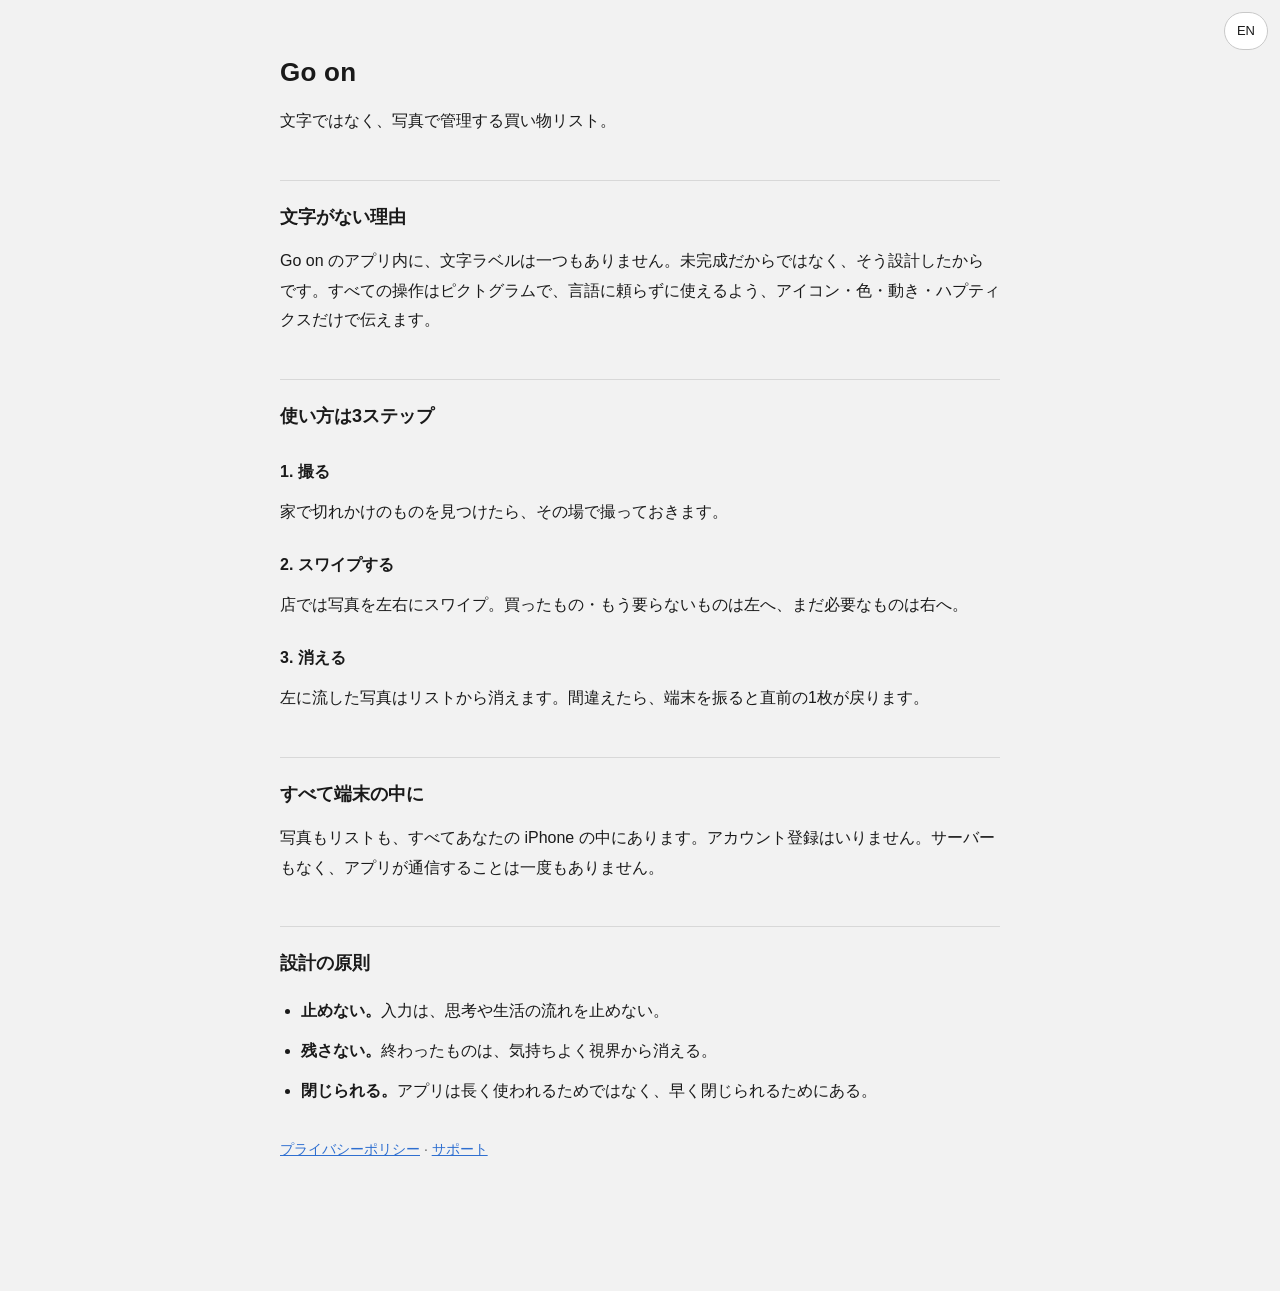
==== index.html @ ae98847c "chore: スクリーンショット未撮影のため画像スロットをコメント化する" ====
<!doctype html>
<html lang="ja">
<head>
<meta charset="utf-8">
<meta name="viewport" content="width=device-width, initial-scale=1">
<title>Go on</title>
<link rel="stylesheet" href="/style.css">
</head>
<body>
<input type="checkbox" id="lang">
<label class="lang-toggle" for="lang"><span class="ja">EN</span><span class="en">JA</span></label>

<h1>Go on</h1>

<!-- 1. Hero -->
<div class="ja" lang="ja">
<p>文字ではなく、写真で管理する買い物リスト。</p>
</div>
<div class="en" lang="en">
<p>A shopping list you keep with photos instead of words.</p>
<p class="meta">Get it out of your head and into your camera roll.</p>
</div>

<!-- SHOT-SLOT(grid): スクリーンショット未撮影。撮れたら次を戻す
     <div class="card"><img src="/shots/grid.png" alt="" width="390" height="844"></div> -->

<!-- 2. なぜ文字が無いか -->
<div class="ja" lang="ja">
<h2>文字がない理由</h2>
<p>Go on のアプリ内に、文字ラベルは一つもありません。未完成だからではなく、そう設計したからです。すべての操作はピクトグラムで、言語に頼らずに使えるよう、アイコン・色・動き・ハプティクスだけで伝えます。</p>
</div>
<div class="en" lang="en">
<h2>Why there are no words</h2>
<p>Go on has no text labels anywhere. That&rsquo;s not an unfinished state &mdash; it&rsquo;s the core design decision. Every control is a pictogram, so the app doesn&rsquo;t depend on any language. It speaks in icons, color, motion, and haptics.</p>
</div>

<!-- 3. 使い方 3 ステップ -->
<div class="ja" lang="ja">
<h2>使い方は3ステップ</h2>
<h3>1. 撮る</h3>
<p>家で切れかけのものを見つけたら、その場で撮っておきます。</p>
<h3>2. スワイプする</h3>
<p>店では写真を左右にスワイプ。買ったもの・もう要らないものは左へ、まだ必要なものは右へ。</p>
<h3>3. 消える</h3>
<p>左に流した写真はリストから消えます。間違えたら、端末を振ると直前の1枚が戻ります。</p>
</div>
<div class="en" lang="en">
<h2>How it works</h2>
<h3>1. Snap</h3>
<p>When something is running low at home, take a photo of it.</p>
<h3>2. Swipe</h3>
<p>At the store, swipe through the photos: left for bought or no longer needed, right for still needed.</p>
<h3>3. Gone</h3>
<p>Photos you swipe left disappear from the list. Swiped the wrong one? Shake your phone to bring it back.</p>
</div>

<!-- SHOT-SLOT(swipe): スクリーンショット未撮影。撮れたら次を戻す
     <div class="card"><img src="/shots/swipe.png" alt="" width="390" height="844"></div> -->

<!-- 4. 端末内完結 -->
<div class="ja" lang="ja">
<h2>すべて端末の中に</h2>
<p>写真もリストも、すべてあなたの iPhone の中にあります。アカウント登録はいりません。サーバーもなく、アプリが通信することは一度もありません。</p>
</div>
<div class="en" lang="en">
<h2>Everything stays on your iPhone</h2>
<p>No account, no sign-in, no server. The app never makes a network request. Your photos and your list live on your phone, and nowhere else.</p>
</div>

<!-- 5. 原則 3 つ -->
<div class="ja" lang="ja">
<h2>設計の原則</h2>
<ul>
<li><strong>止めない。</strong>入力は、思考や生活の流れを止めない。</li>
<li><strong>残さない。</strong>終わったものは、気持ちよく視界から消える。</li>
<li><strong>閉じられる。</strong>アプリは長く使われるためではなく、早く閉じられるためにある。</li>
</ul>
</div>
<div class="en" lang="en">
<h2>Design principles</h2>
<ul>
<li><strong>Don&rsquo;t interrupt.</strong> Capturing something should never stop the flow of your life.</li>
<li><strong>Leave nothing behind.</strong> What&rsquo;s done is gone from sight &mdash; and that feels good.</li>
<li><strong>Built to be closed.</strong> The app exists to be closed quickly, not used for long.</li>
</ul>
</div>

<!-- 6. フッタ -->
<div class="card">
<div class="ja" lang="ja">
<p class="meta"><a href="/privacy">プライバシーポリシー</a> · <a href="/support">サポート</a></p>
</div>
<div class="en" lang="en">
<p class="meta"><a href="/privacy">Privacy Policy</a> · <a href="/support">Support</a></p>
</div>
</div>
</body>
</html>
---- style.css ----
:root { color-scheme: light dark; }
html { -webkit-text-size-adjust: 100%; }
body {
  margin: 0 auto; padding: 48px 24px 96px; max-width: 720px;
  font-family: -apple-system, BlinkMacSystemFont, "Hiragino Sans", "Yu Gothic", sans-serif;
  font-size: 16px; line-height: 1.85;
  color: #1a1a1a; background: #f2f2f2;
}
h1 { font-size: 26px; margin: 0 0 8px; letter-spacing: .01em; }
h2 { font-size: 18px; margin: 44px 0 12px; padding-top: 20px; border-top: 1px solid #d8d8d8; }
h3 { font-size: 16px; margin: 24px 0 8px; }
p, li { margin: 10px 0; }
ul { padding-left: 1.3em; }
img { max-width: 100%; height: auto; border-radius: 18px; }
a { color: #2f6fd0; }
.meta { color: #666; font-size: 14px; margin-bottom: 32px; }
.card { margin: 32px 0; }

/* 言語切替: JS を使わず :has() で行う。既定は日本語 */
#lang { position: absolute; opacity: 0; pointer-events: none; }
.lang-toggle {
  position: fixed; top: 12px; right: 12px; z-index: 10;
  padding: 6px 12px; border: 1px solid #c8c8c8; border-radius: 999px;
  background: #fff; color: #1a1a1a; font-size: 13px; cursor: pointer;
}
#lang:focus-visible + .lang-toggle { outline: 2px solid #2f6fd0; outline-offset: 2px; }
.en { display: none; }
body:has(#lang:checked) .ja { display: none; }
body:has(#lang:checked) .en { display: block; }

/* トグル内のラベルはブロックだと改行するので inline に固定する。
   既定 (日本語表示) では「EN」だけ、切替後は「JA」だけを出す */
.lang-toggle .ja { display: inline; }
.lang-toggle .en { display: none; }
body:has(#lang:checked) .lang-toggle .ja { display: none; }
body:has(#lang:checked) .lang-toggle .en { display: inline; }

@media (prefers-color-scheme: dark) {
  body { color: #e6e6e6; background: #1f1f1f; }
  h2 { border-top-color: #333; }
  a { color: #6096e6; }
  .meta { color: #999; }
  .lang-toggle { background: #2a2a2a; color: #e6e6e6; border-color: #444; }
  #lang:focus-visible + .lang-toggle { outline-color: #6096e6; }
}
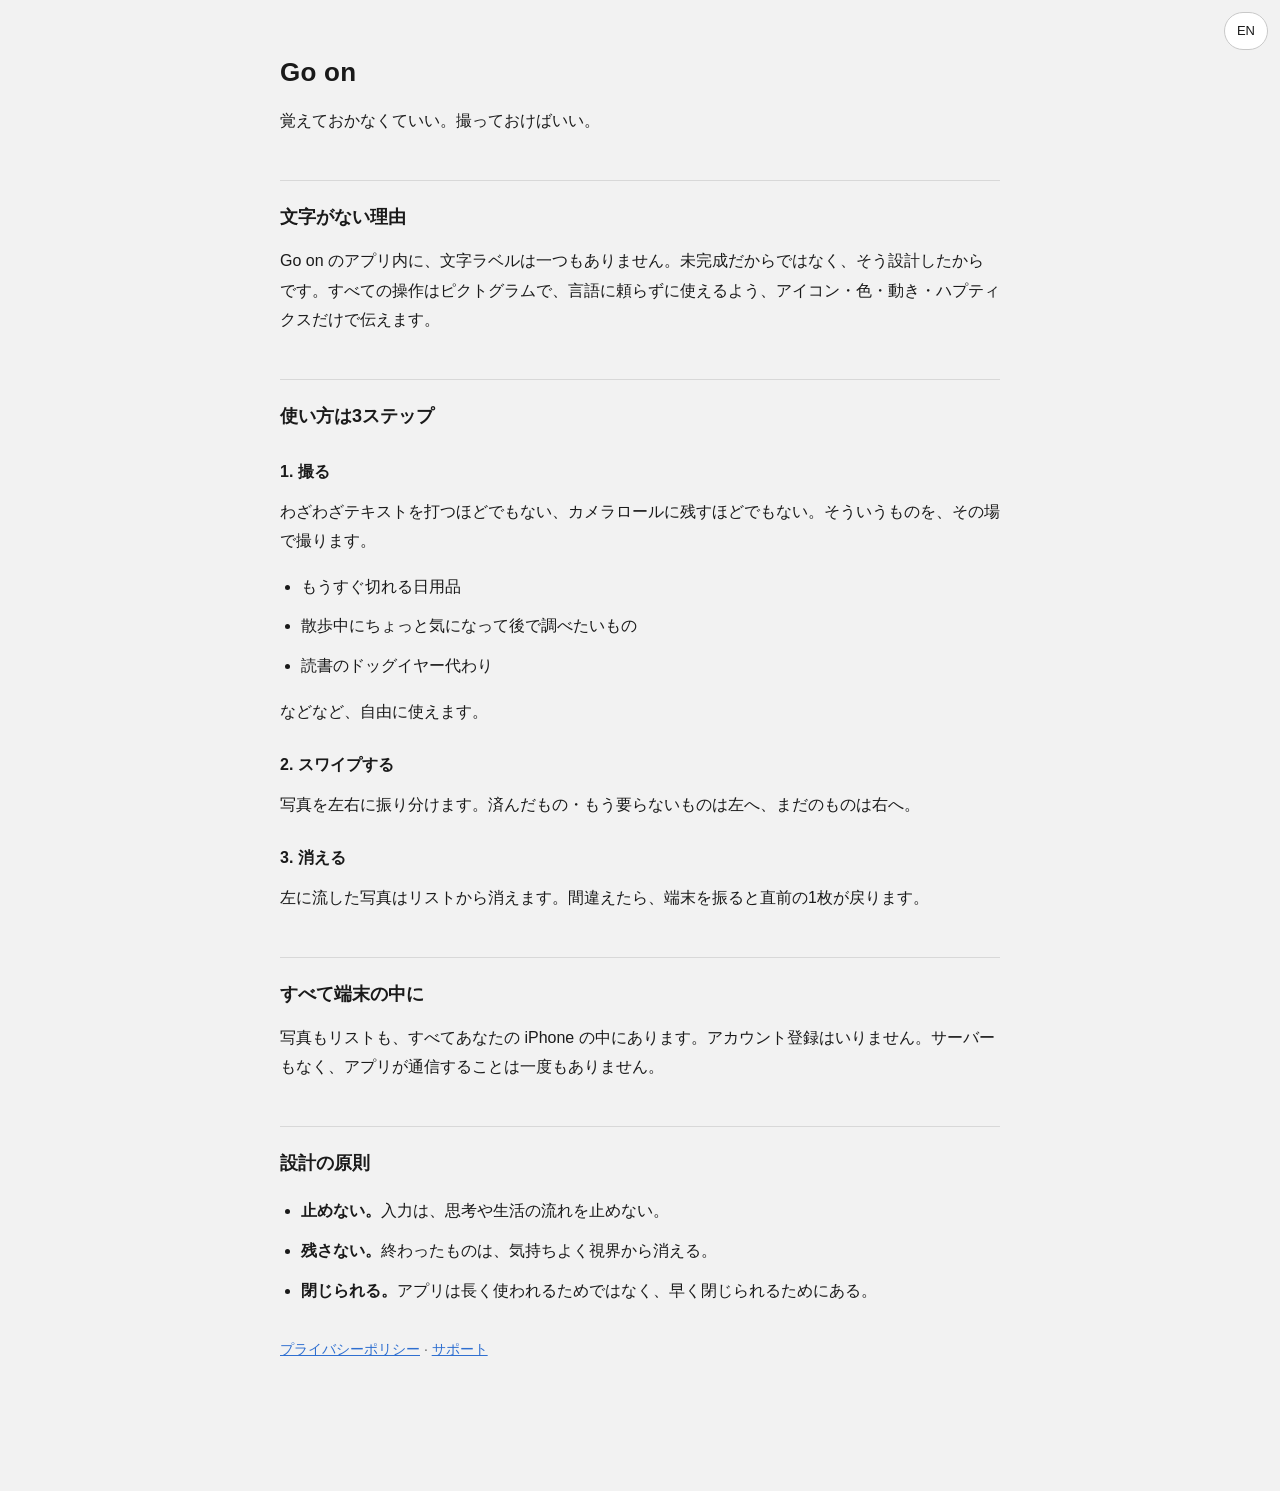
==== commit 5e9a65a3: "copy: 打ち出しを「覚えておかなくていい」に変え、用途を買い物に限定しない" ====
--- a/index.html
+++ b/index.html
@@ -14,10 +14,10 @@
 
 <!-- 1. Hero -->
 <div class="ja" lang="ja">
-<p>文字ではなく、写真で管理する買い物リスト。</p>
+<p>覚えておかなくていい。撮っておけばいい。</p>
 </div>
 <div class="en" lang="en">
-<p>A shopping list you keep with photos instead of words.</p>
+<p>You don&rsquo;t have to remember it. Just take a photo.</p>
 <p class="meta">Get it out of your head and into your camera roll.</p>
 </div>
 
@@ -38,18 +38,30 @@
 <div class="ja" lang="ja">
 <h2>使い方は3ステップ</h2>
 <h3>1. 撮る</h3>
-<p>家で切れかけのものを見つけたら、その場で撮っておきます。</p>
+<p>わざわざテキストを打つほどでもない、カメラロールに残すほどでもない。そういうものを、その場で撮ります。</p>
+<ul>
+<li>もうすぐ切れる日用品</li>
+<li>散歩中にちょっと気になって後で調べたいもの</li>
+<li>読書のドッグイヤー代わり</li>
+</ul>
+<p>などなど、自由に使えます。</p>
 <h3>2. スワイプする</h3>
-<p>店では写真を左右にスワイプ。買ったもの・もう要らないものは左へ、まだ必要なものは右へ。</p>
+<p>写真を左右に振り分けます。済んだもの・もう要らないものは左へ、まだのものは右へ。</p>
 <h3>3. 消える</h3>
 <p>左に流した写真はリストから消えます。間違えたら、端末を振ると直前の1枚が戻ります。</p>
 </div>
 <div class="en" lang="en">
 <h2>How it works</h2>
 <h3>1. Snap</h3>
-<p>When something is running low at home, take a photo of it.</p>
+<p>Things not worth typing out, and not worth keeping in your camera roll. Just photograph them.</p>
+<ul>
+<li>A household item that is running low</li>
+<li>Something you noticed on a walk and want to look up later</li>
+<li>A page of a book, instead of folding the corner</li>
+</ul>
+<p>And whatever else you find it useful for.</p>
 <h3>2. Swipe</h3>
-<p>At the store, swipe through the photos: left for bought or no longer needed, right for still needed.</p>
+<p>Sort the photos left and right: left for handled or no longer needed, right for not yet.</p>
 <h3>3. Gone</h3>
 <p>Photos you swipe left disappear from the list. Swiped the wrong one? Shake your phone to bring it back.</p>
 </div>
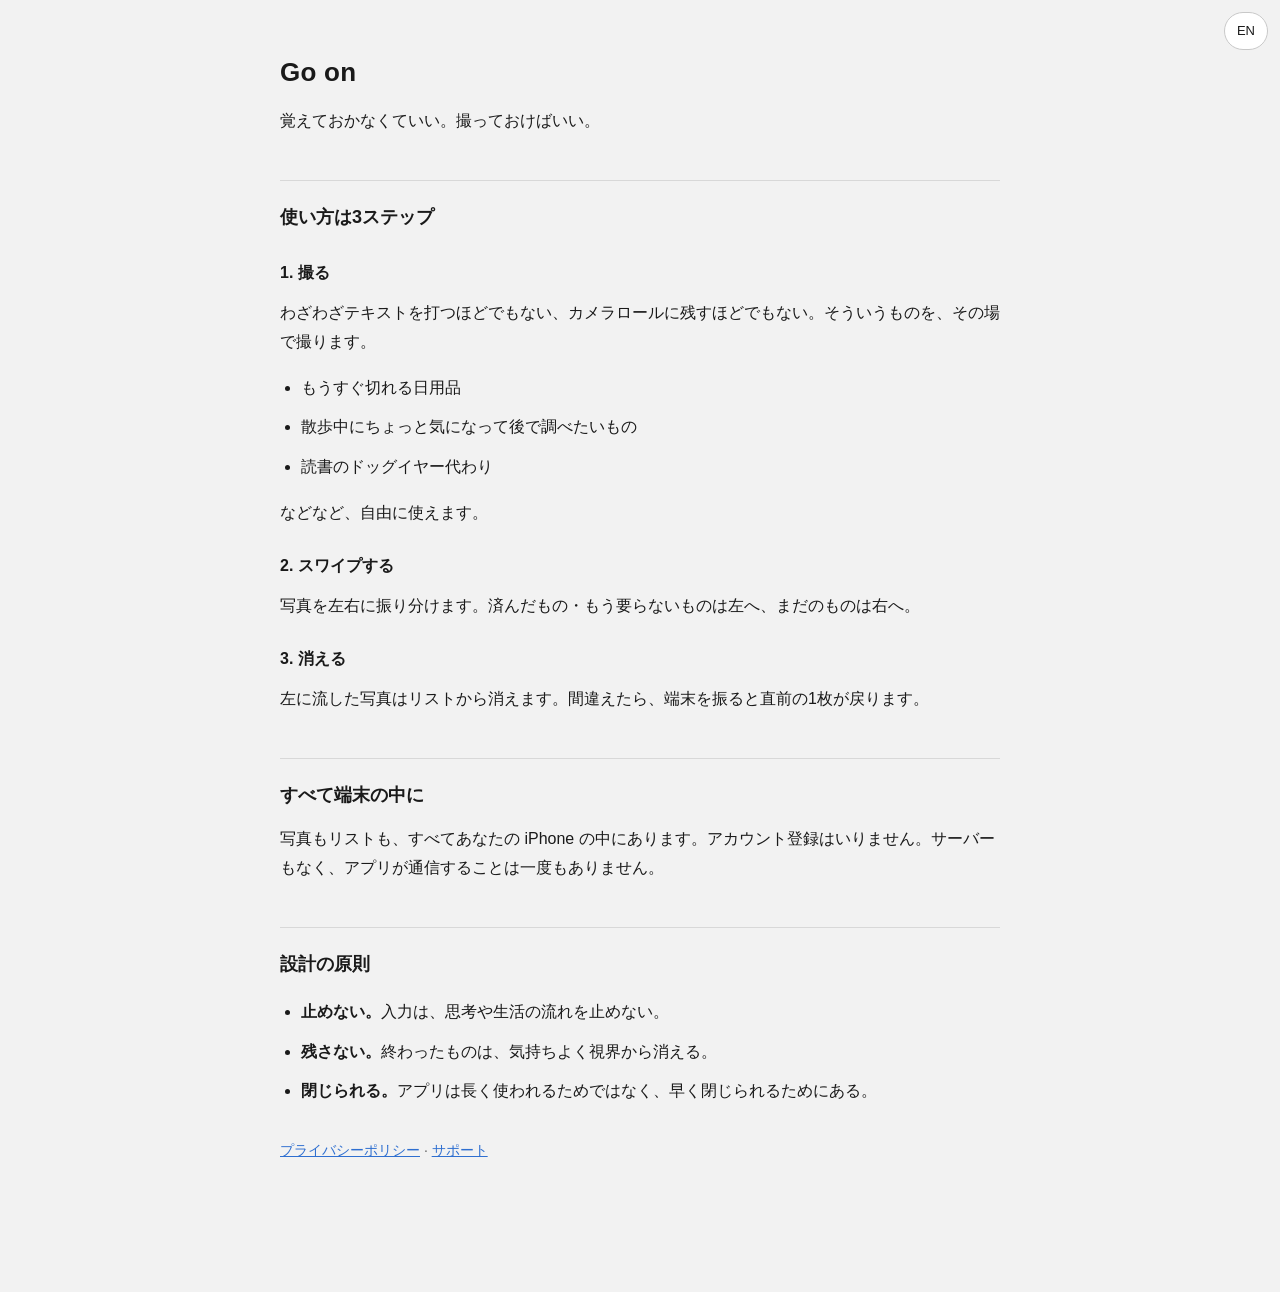
==== commit 8744f268: "copy: LP から「文字がない理由」ブロックを外す" ====
--- a/index.html
+++ b/index.html
@@ -23,16 +23,6 @@
 
 <!-- SHOT-SLOT(grid): スクリーンショット未撮影。撮れたら次を戻す
      <div class="card"><img src="/shots/grid.png" alt="" width="390" height="844"></div> -->
-
-<!-- 2. なぜ文字が無いか -->
-<div class="ja" lang="ja">
-<h2>文字がない理由</h2>
-<p>Go on のアプリ内に、文字ラベルは一つもありません。未完成だからではなく、そう設計したからです。すべての操作はピクトグラムで、言語に頼らずに使えるよう、アイコン・色・動き・ハプティクスだけで伝えます。</p>
-</div>
-<div class="en" lang="en">
-<h2>Why there are no words</h2>
-<p>Go on has no text labels anywhere. That&rsquo;s not an unfinished state &mdash; it&rsquo;s the core design decision. Every control is a pictogram, so the app doesn&rsquo;t depend on any language. It speaks in icons, color, motion, and haptics.</p>
-</div>
 
 <!-- 3. 使い方 3 ステップ -->
 <div class="ja" lang="ja">
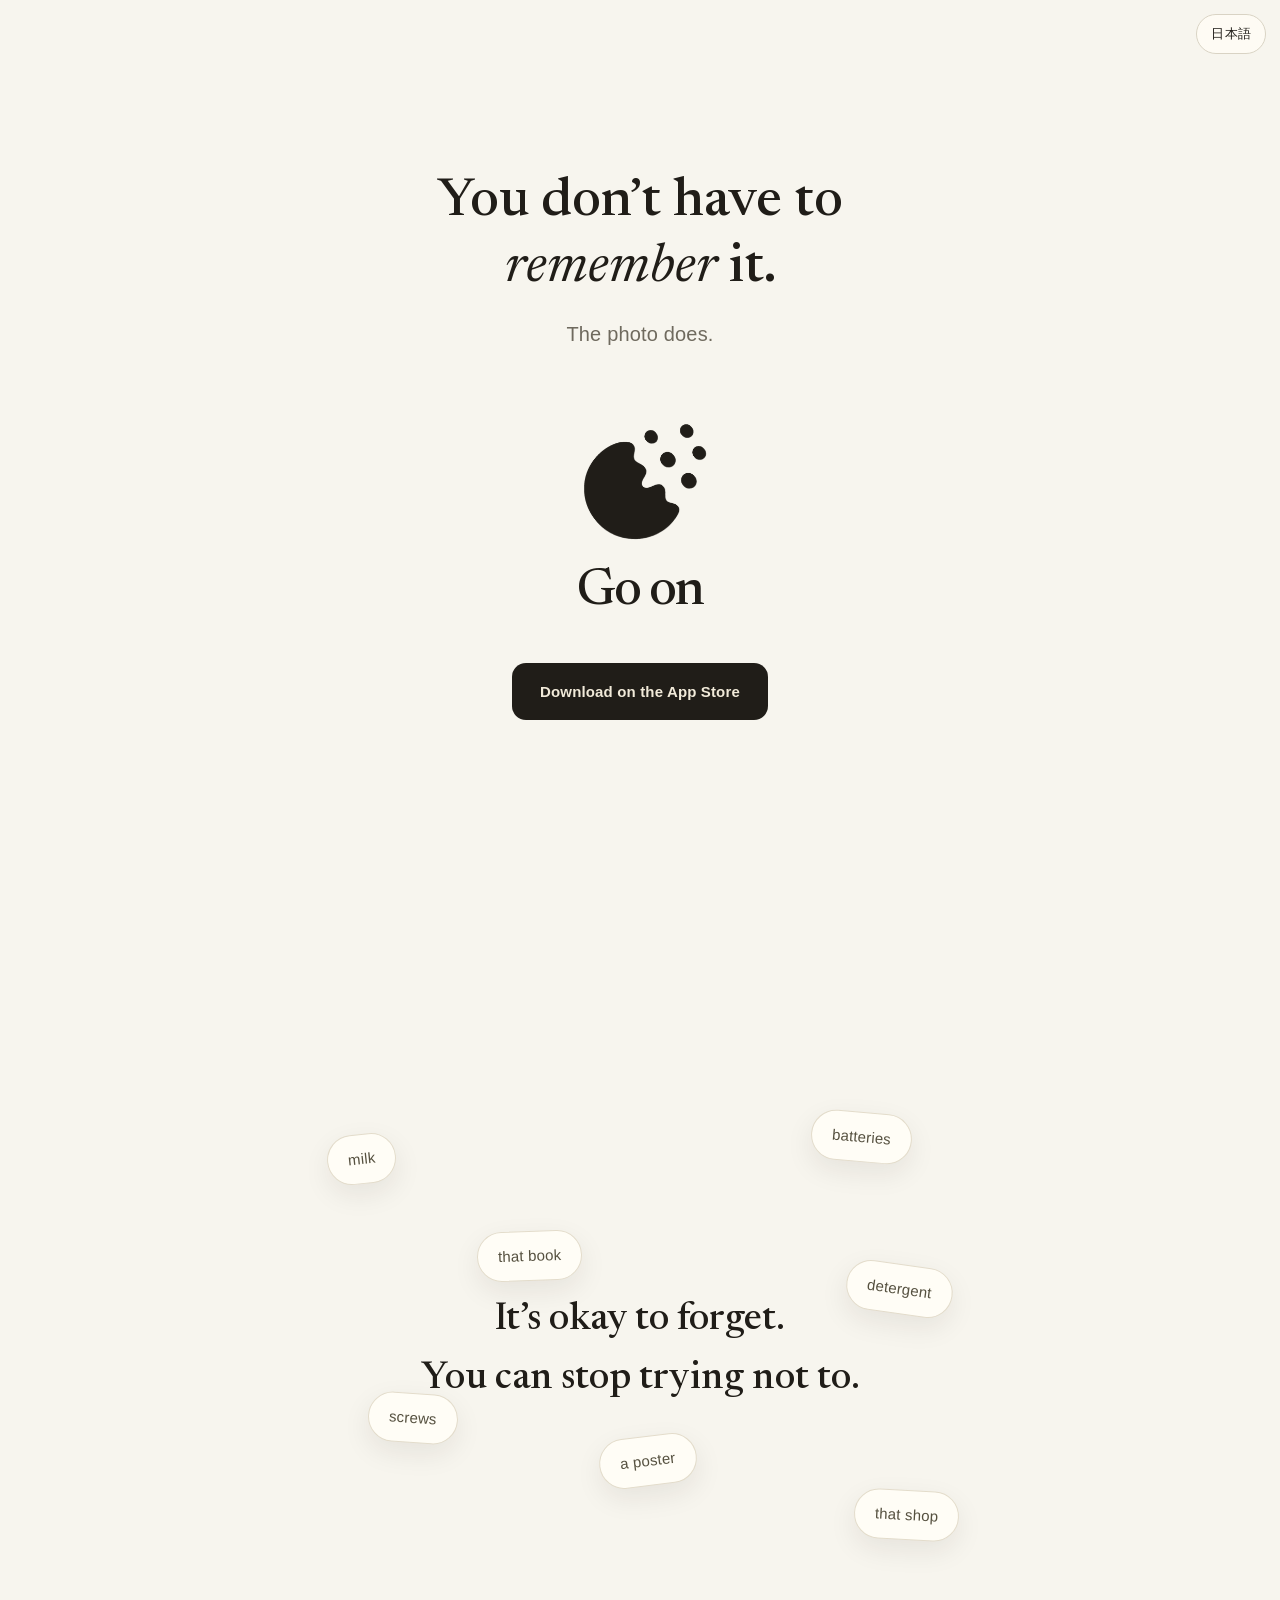
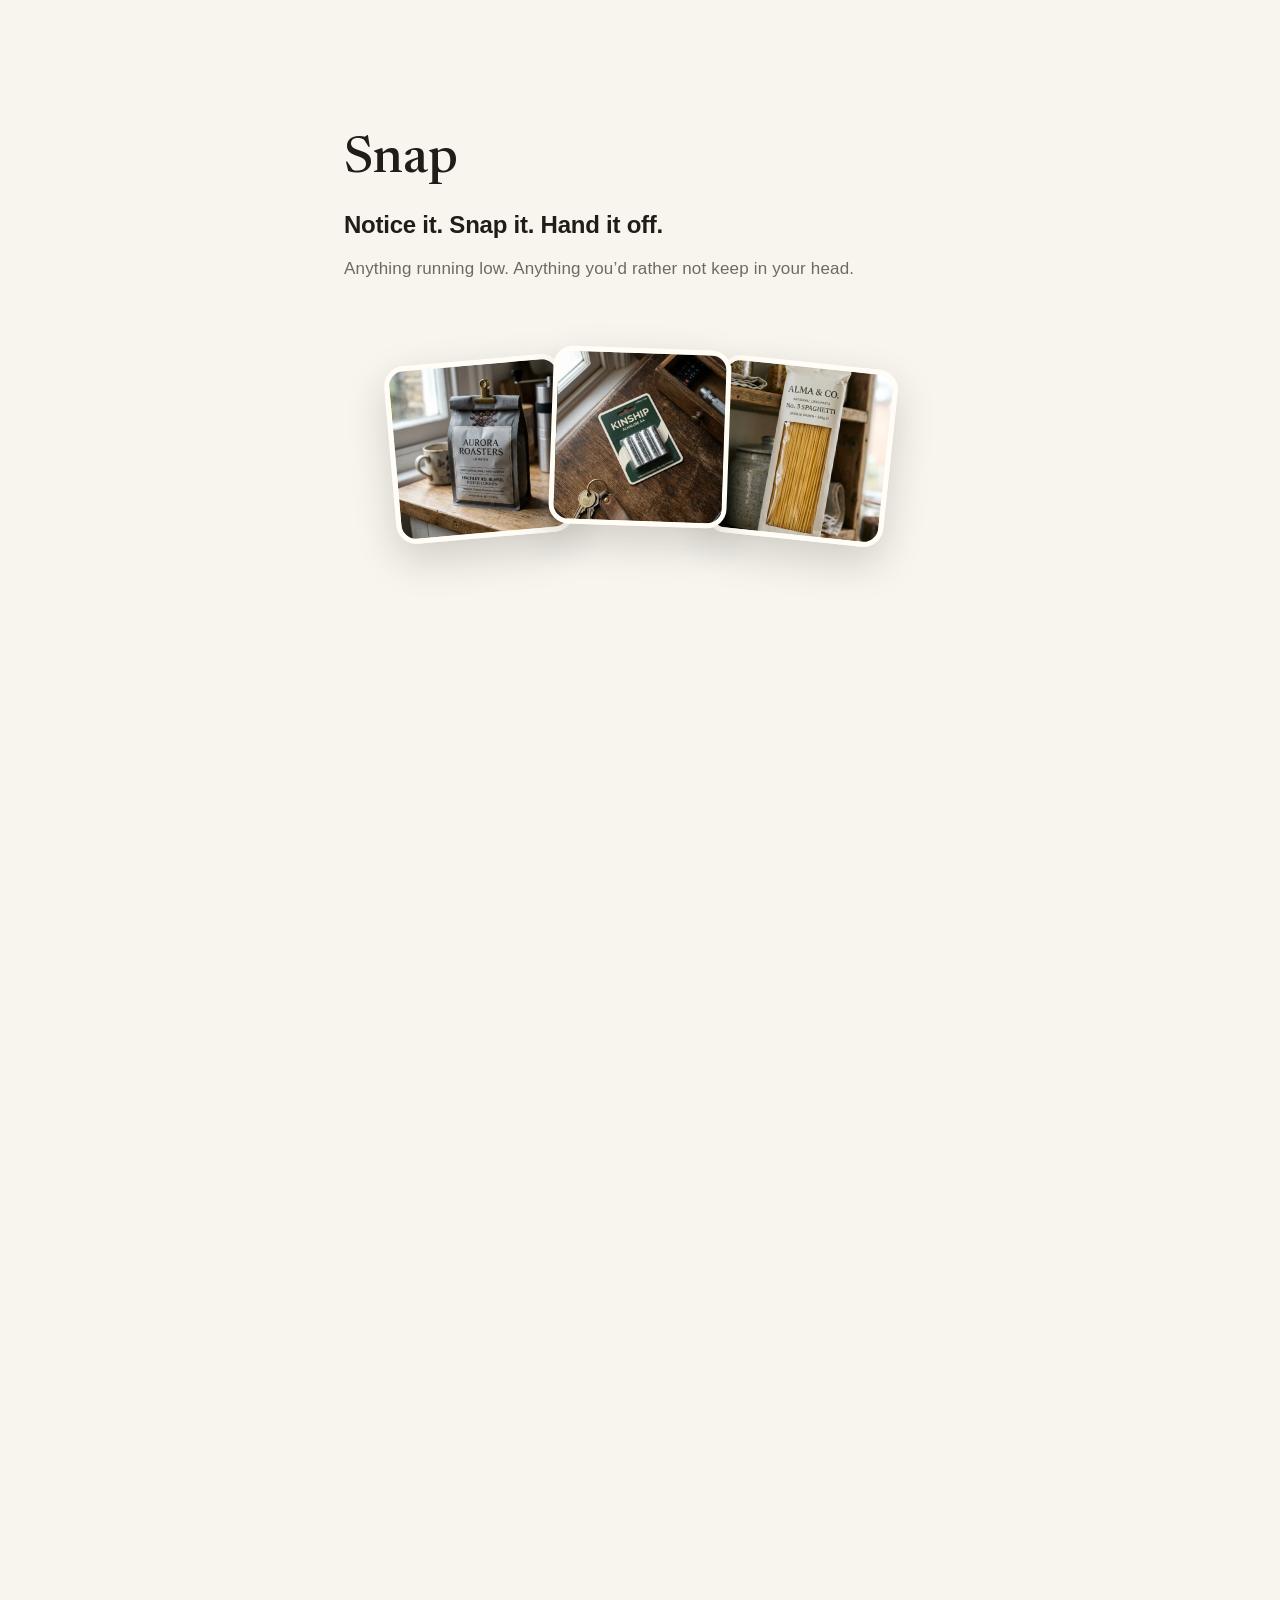
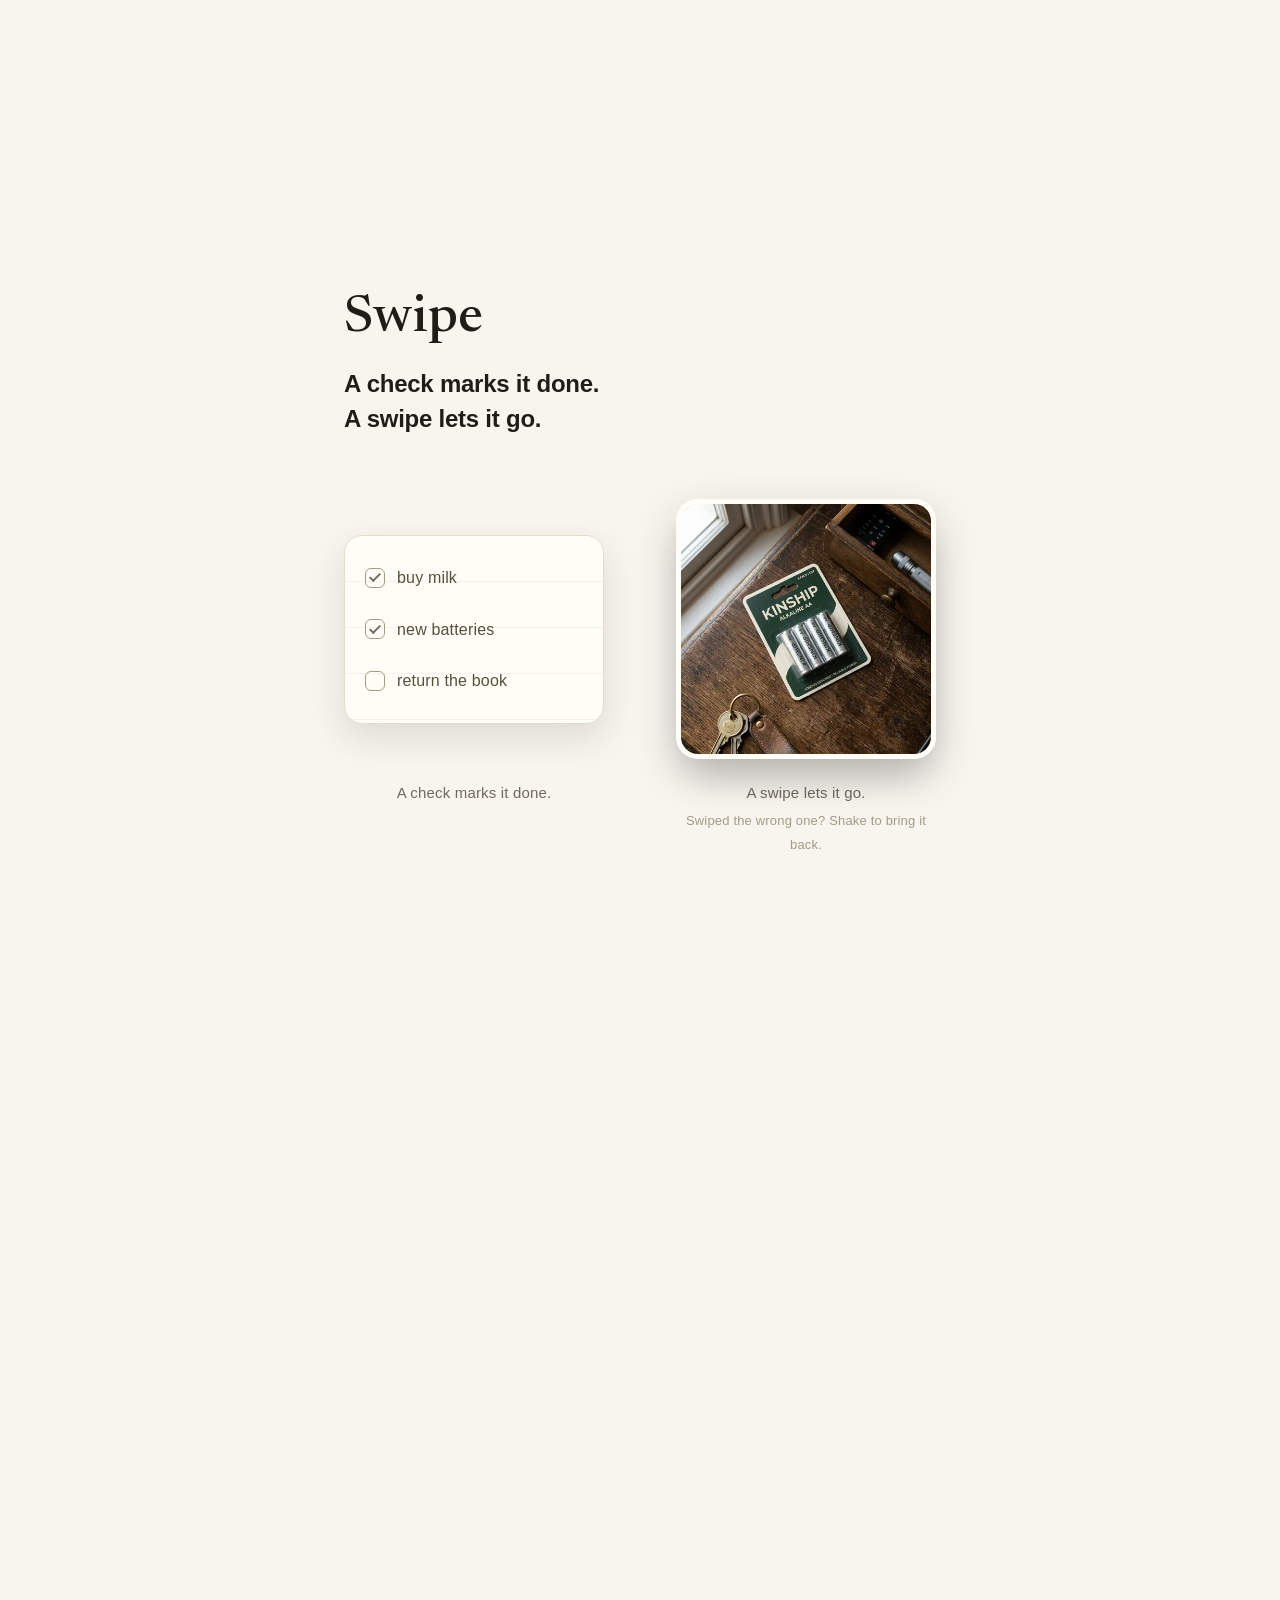
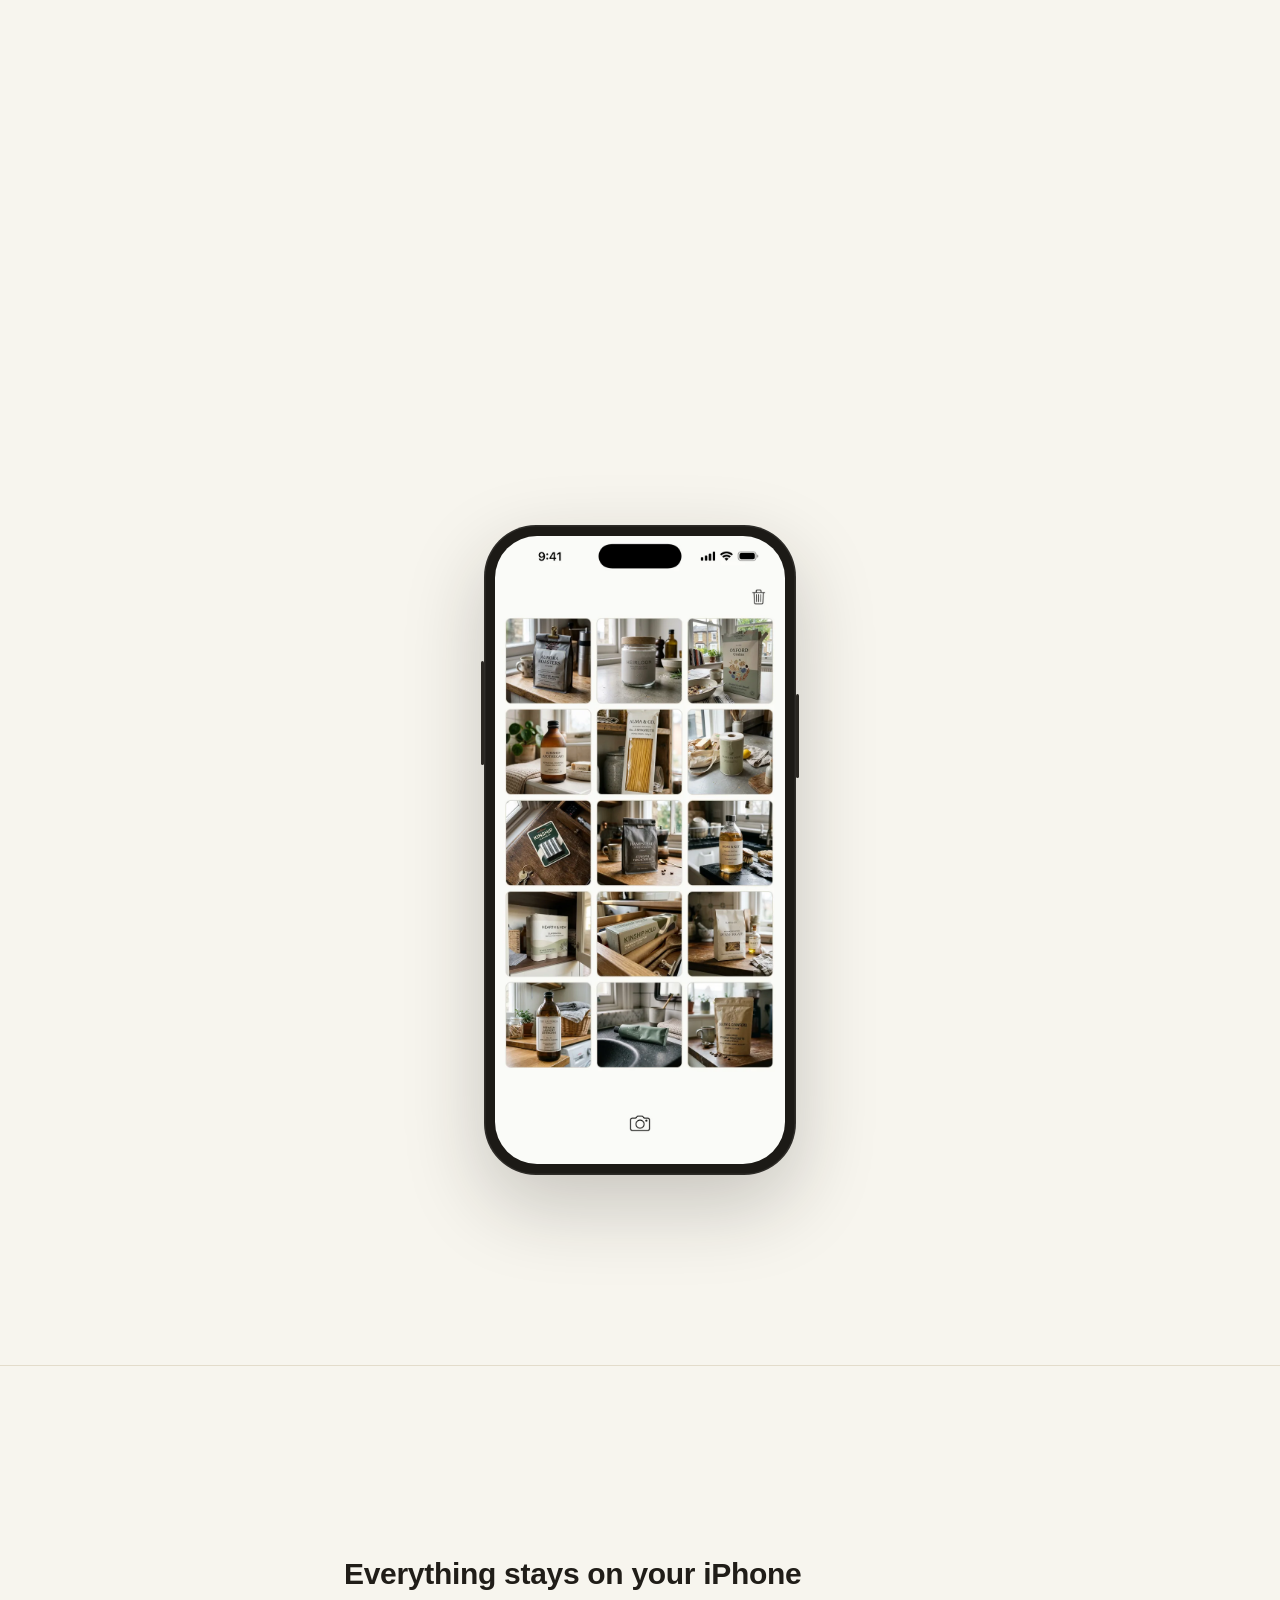
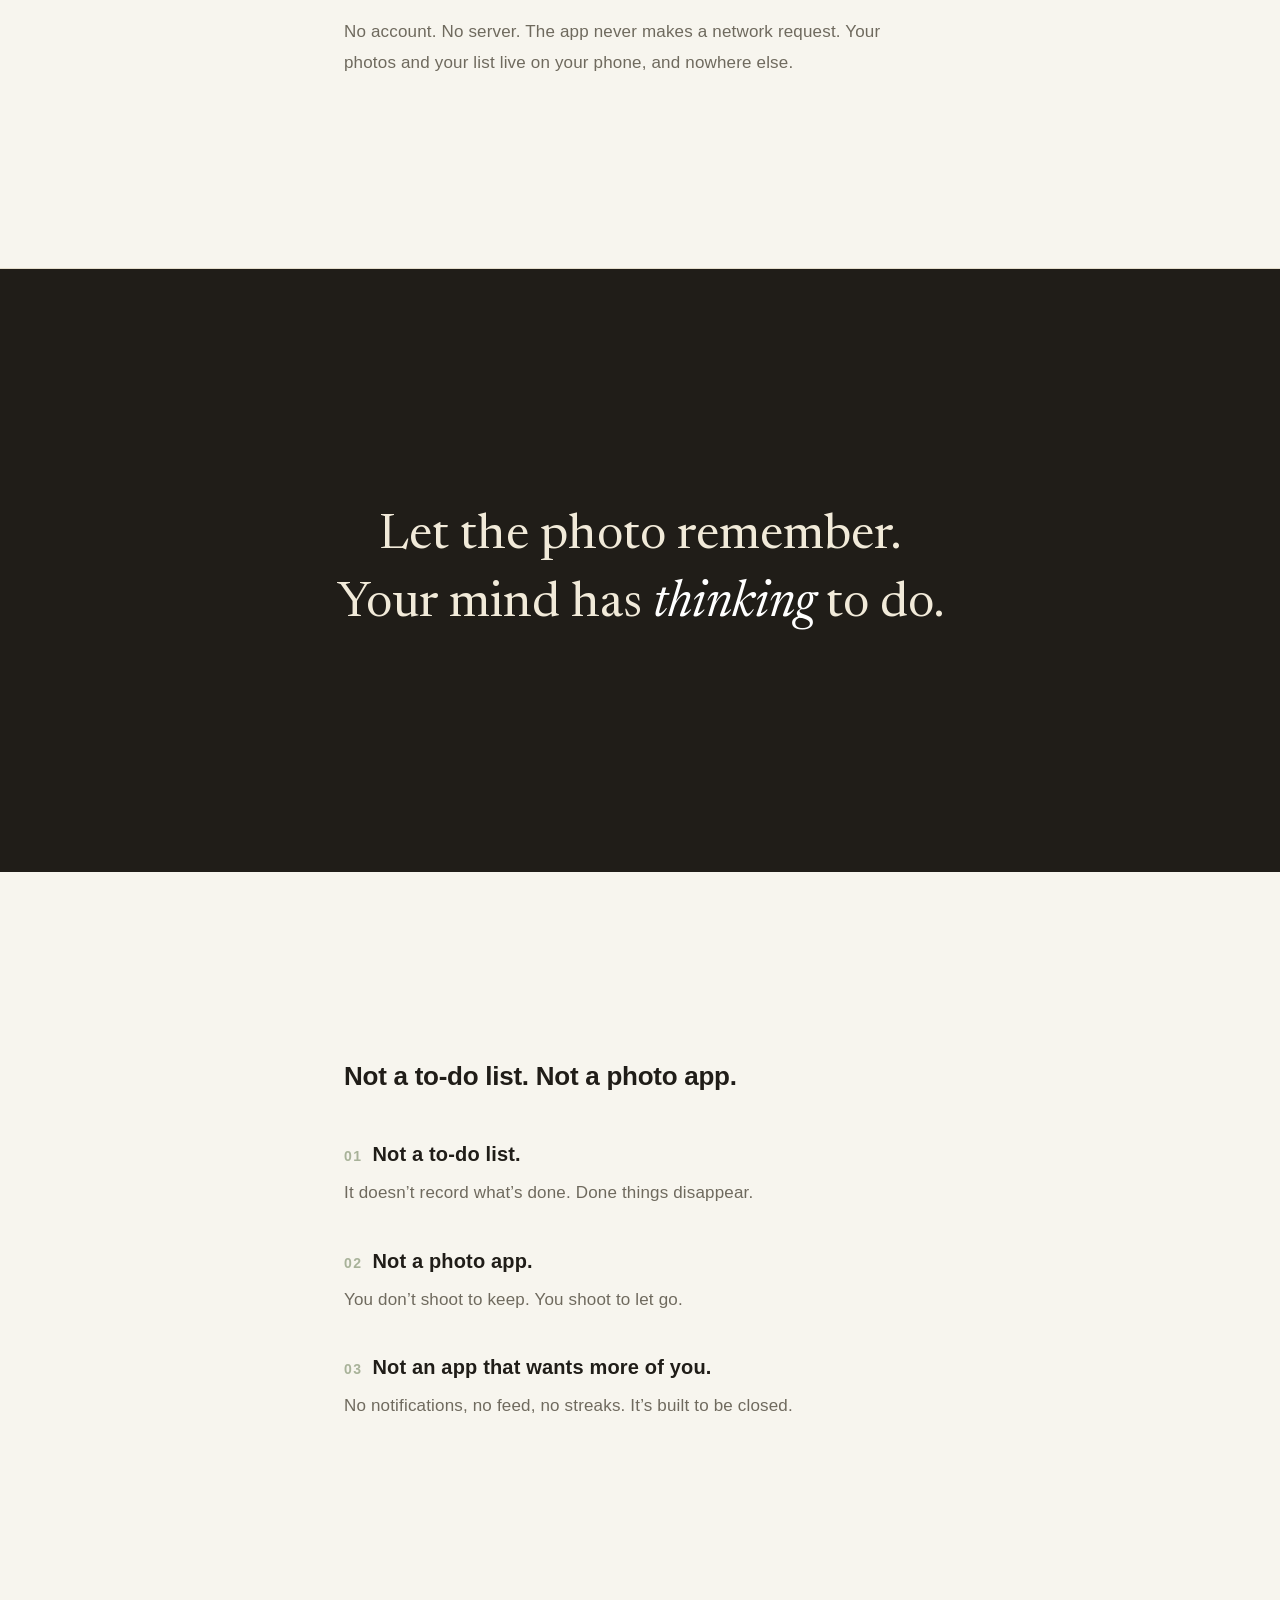
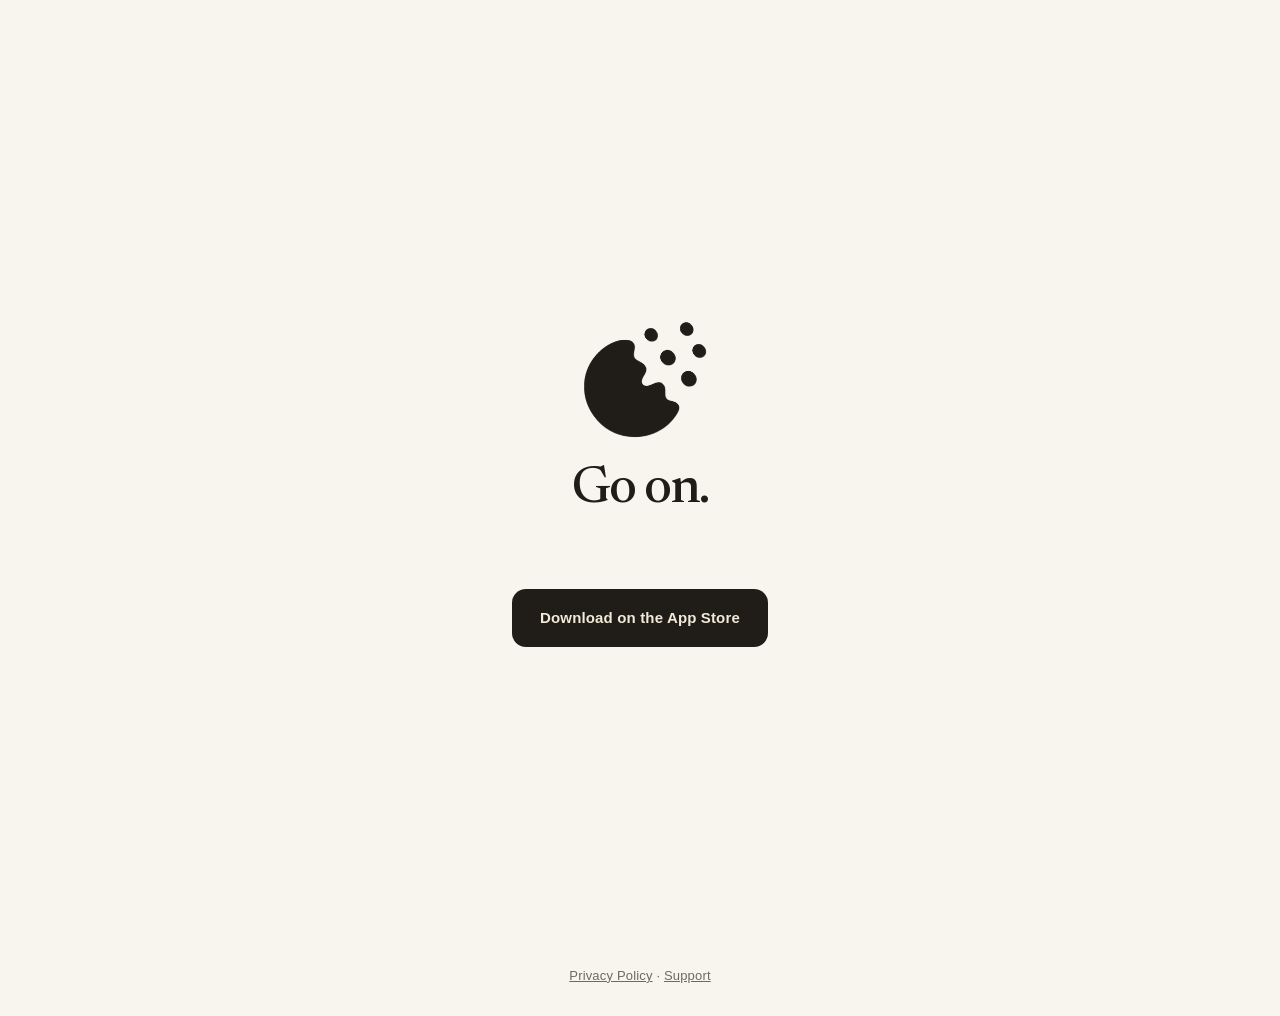
==== commit 58601d3e: "feat: LP をハイファイ v2 に差し替え、3 ページの地を Paper & Ink に揃える ハイファイのプロトタイプ (goon-lp-proto/hifi.html) を本番に組み込む。 " ====
--- a/index.html
+++ b/index.html
@@ -1,100 +1,493 @@
 <!doctype html>
-<html lang="ja">
+<html lang="en">
 <head>
 <meta charset="utf-8">
 <meta name="viewport" content="width=device-width, initial-scale=1">
-<title>Go on</title>
+<title>Go on — You don’t have to remember it. / もう覚えていなくていい。</title>
+<meta name="description" content="A shopping list you photograph instead of typing. Snap what’s running low, swipe it away once it’s in your cart. Nothing to type, nothing to name, and nothing ever leaves your iPhone.">
+<link rel="canonical" href="https://go-on.o2z0.com/">
+<link rel="icon" href="/favicon.ico" sizes="16x16 32x32 48x48">
+<link rel="apple-touch-icon" href="/assets/favicon-180.png">
+<meta property="og:type" content="website">
+<meta property="og:url" content="https://go-on.o2z0.com/">
+<meta property="og:site_name" content="Go on">
+<meta property="og:title" content="Go on — You don’t have to remember it.">
+<meta property="og:description" content="A shopping list you photograph instead of typing. Snap it, swipe it, and it’s gone.">
+<meta property="og:image" content="https://go-on.o2z0.com/assets/og.png">
+<meta property="og:image:width" content="1200">
+<meta property="og:image:height" content="630">
+<meta property="og:image:alt" content="Go on">
+<meta name="twitter:card" content="summary_large_image">
+<!-- 見出しのセリフは self-host（/fonts/）。外部リクエストはこのページに 1 つも無い -->
+<link rel="preload" href="/fonts/newsreader-latin.woff2" as="font" type="font/woff2" crossorigin>
 <link rel="stylesheet" href="/style.css">
+<style>
+/* ============================================================
+   Go on — LP 固有の演出 CSS
+   共通の地（トークン・書体・言語トグル・CTA・footer）は /style.css
+   ============================================================ */
+section { padding: 20vh 0; }
+
+/* ============ 1. hero (centered) ============ */
+.hero {
+  min-height: 100svh; display: flex; flex-direction: column;
+  justify-content: center; padding: 0; text-align: center;
+}
+.claim {
+  font-size: clamp(38px, 7vw, 54px); line-height: 1.22; margin: 0 0 14px;
+  font-weight: 500; color: var(--ink); text-wrap: balance;  /* no orphaned "it." */
+}
+.claim .w { display: inline-block; }
+.claim em { font-style: italic; }
+.hero .sub { font-size: 20px; color: var(--muted); margin: 0 0 7vh; }
+.hero-brand {
+  display: flex; flex-direction: column; align-items: center; justify-content: center;
+  gap: 18px; font-size: var(--brand-text); line-height: 1; letter-spacing: -.035em;
+  color: var(--ink); margin: 0 0 5vh;
+}
+.hero-brand img, .seal { width: var(--brand-icon); height: var(--brand-icon); translate: 4% 0; }  /* optical centre: the mass sits bottom-left */
+.ja .claim { font-size: clamp(26px, 7.2vw, 50px); }  /* 文節 span 単位でのみ折り返す（≥333px では 1 行） */
+
+/* ============ 2. product shot ============ */
+.shot-wrap { text-align: center; }
+/* CSS device frame: ink bezel around the real screenshot (no mockup asset needed) */
+.device {
+  position: relative; display: inline-block; padding: 11px;
+  background: #1c1a16; border-radius: 52px;
+  box-shadow:
+    0 30px 80px rgba(32, 29, 24, .22),
+    inset 0 0 0 1.5px rgba(255, 255, 255, .08);   /* faint bezel highlight */
+}
+.device img { display: block; width: min(290px, 70vw); border-radius: 42px; }
+/* side buttons */
+.device::before, .device::after {
+  content: ""; position: absolute; width: 3px; border-radius: 2px; background: #2a2722;
+}
+.device::before { left: -3px; top: 21%; height: 16%; }                                 /* volume */
+.device::after  { right: -3px; top: 26%; height: 13%; }                                /* power */
+.shot-wrap { text-align: center; }
+
+/* ============ 3. mental-load scene ============ */
+/* 既定 = 静止版。scroll-driven が使えない環境と prefers-reduced-motion:reduce では
+   これがそのまま出る。ピン留め（position:sticky）と長い尺（420vh 等）は
+   演出そのものなので、演出と同じ @supports / @media の中にしか置かない。
+   ここを外に出すと「アニメは動かないのに尺だけ残る」= 1,005vh の空スクロールになる。 */
+.scene { padding: 12vh 0; }
+.scene .sticky {
+  display: flex; align-items: center; justify-content: center;
+}
+.stage {
+  position: relative; width: min(680px, 92vw);
+  display: flex; flex-wrap: wrap; gap: 10px 12px;
+  justify-content: center; align-items: center;
+}
+.bubble {
+  /* static = インラインの left/right/top を無視して素直に流す（静止版のときだけ） */
+  position: static; background: #fffdf6; border: 1px solid #e3dccb;
+  border-radius: 999px; padding: 10px 20px; font-size: 15px; color: #55503f;
+  box-shadow: 0 10px 28px rgba(32, 29, 24, .08); rotate: var(--r, 0deg);
+  white-space: nowrap;
+}
+.quiet-line {
+  position: static; width: 100%; margin-top: 8vh;
+  display: flex; flex-direction: column;
+  justify-content: center; text-align: center; padding: 0;
+}
+.quiet-line p { font-size: clamp(26px, 4.6vw, 38px); line-height: 1.55; margin: 0; }
+.quiet-line .ja p { font-size: clamp(17px, 4.3vw, 34px); }
+.quiet-line .ja .u { display: inline-block; }  /* 文節単位でのみ折り返す（≥351px では 1 行） */
+
+/* ============ 4. steps ============ */
+.step-title { font-size: clamp(40px, 7vw, 52px); font-weight: 500; line-height: 1; margin: 0 0 22px; }  /* one word, serif */
+.step-lead { font-size: clamp(20px, 3.2vw, 24px); font-weight: 600; line-height: 1.45; margin: 0 0 8px; letter-spacing: -.01em; }
+
+.snap-cards { display: flex; justify-content: center; gap: 0; margin: 64px 0 0; }
+.snap-cards img {
+  width: clamp(88px, 30%, 200px); aspect-ratio: 1; height: auto; border-radius: 20px; object-fit: cover;  /* 3 fit inside the column at 320px */
+  box-shadow: 0 16px 40px rgba(32, 29, 24, .18); border: 5px solid #fffdf6;
+}
+.snap-cards img:nth-child(1) { rotate: -5deg; translate: 16px 12px; }
+.snap-cards img:nth-child(2) { rotate: 2deg; z-index: 1; }
+.snap-cards img:nth-child(3) { rotate: 6deg; translate: -16px 14px; }
+
+/* swipe scene: check vs swipe comparison */
+.step-inner { text-align: left; width: min(100%, 640px); padding: 0 24px; }
+.compare {
+  display: flex; gap: clamp(28px, 7vw, 72px); justify-content: center;
+  align-items: flex-start; margin-top: 7vh; flex-wrap: wrap; text-align: center;
+}
+/* 並列に必要なのはビューポート 448px 以上（ペイン下限 186px ×2 + gap 28 + step-inner の padding 48）。
+   最大の iPhone でも 440px なので、実機は必ず縦積みになる = wrap は仕様。詰めて並列化しない。
+   ペインを 186px 未満にすると .txt { white-space: nowrap } の「return the book」が溢れる。 */
+.pane { width: clamp(200px, 34vw, 260px); }
+.visual { aspect-ratio: 1; display: grid; align-items: center; }  /* same height on both sides → captions align */
+.pane:first-child { position: relative; z-index: 1; }  /* the swiped card slips away BEHIND the paper list */
+.todo-card {
+  background: #fffdf6; border: 1px solid #e3dccb; border-radius: 18px;
+  padding: 16px 20px; text-align: left;
+  box-shadow: 0 14px 36px rgba(32, 29, 24, .12);
+  background-image: repeating-linear-gradient(transparent 0 45px, rgba(32,29,24,.05) 45px 46px);
+}
+.todo-item { display: flex; gap: 12px; align-items: center; font-size: 16px; color: #55503f; padding: 11px 0; }
+.box {
+  width: 20px; height: 20px; border: 1.5px solid #a49b87; border-radius: 6px;
+  display: grid; place-items: center; flex: none;
+}
+/* CSS checkmark (no glyph baseline drift) */
+.tick {
+  width: 6px; height: 11px; border-right: 2px solid #6f6a5e; border-bottom: 2px solid #6f6a5e;
+  transform: rotate(45deg) translate(-1px, -1px); opacity: 0;
+}
+.txt { position: relative; white-space: nowrap; }
+.strike {
+  position: absolute; left: -2px; right: -2px; top: 54%; height: 1.5px;
+  background: #8a8371; transform: scaleX(0); transform-origin: left;
+}
+.deck { position: relative; width: 100%; aspect-ratio: 1; margin: 0 auto; }
+.deck img {
+  position: absolute; inset: 0; width: 100%; height: 100%;
+  border-radius: 22px; object-fit: cover; border: 5px solid #fffdf6;
+  box-shadow: 0 16px 44px rgba(32, 29, 24, .2);
+}
+.deck .under { scale: .92; translate: 0 8px; opacity: .85; }
+.cap { font-size: 15px; margin: 20px 0 0; }
+.cap small { display: block; font-size: 13px; color: #a49b87; margin-top: 2px; }
+
+/* ============ 5. trust ============ */
+.trust { border-top: 1px solid #e3dccb; border-bottom: 1px solid #e3dccb; }
+.trust h2 { font-size: 30px; }
+
+/* ============ 6. belief ============ */
+.belief { background: var(--ink); color: var(--cream); padding: 26vh 24px; text-align: center; }
+.belief p {
+  font-size: clamp(32px, 6vw, 50px); line-height: 1.35; margin: 0;
+  font-weight: 400;
+}
+.belief em { font-style: italic; color: #fff; }
+.belief .ja .u { display: inline-block; }  /* 文節単位でのみ折り返す */
+.belief .ja p { font-size: clamp(22px, 6vw, 44px); }  /* 320px でも <br> の 2 行構造を保つ */
+
+/* ============ 7. what we don't let go of ============ */
+.keeps li { list-style: none; margin: 34px 0; padding: 0; }
+.keeps { padding: 0; margin: 36px 0 0; }
+.keeps b { display: block; font-size: 20px; margin-bottom: 4px; }
+.pnum { color: var(--sage); font-weight: 700; font-size: 14px; letter-spacing: .1em; margin-right: 10px; }
+
+/* ============ 8. finale ============ */
+.finale { min-height: 100svh; display: flex; flex-direction: column; justify-content: center; align-items: center; text-align: center; }
+.finale-content {
+  display: flex; flex-direction: column; align-items: center;
+  transition: opacity .9s ease, filter .9s ease, visibility 0s linear 0s;
+}
+.finale-content.faded { opacity: 0; filter: blur(6px); visibility: hidden; transition-delay: 0s, 0s, .9s; }  /* invisible = unfocusable */
+.seal { margin: 0 0 18px; }
+.goon {
+  font-size: var(--brand-text); line-height: 1; margin: 0 0 7vh;
+  font-weight: 500;
+}
+/* "Go on" は HERO / FINALE で同一（.serif の letter-spacing:0 に負けないよう明示指定） */
+.hero-brand .serif, .goon { letter-spacing: -.035em; }
+
+/* ============================================================
+   scroll-driven animations
+   ============================================================ */
+@media (prefers-reduced-motion: no-preference) {
+  @supports ((animation-timeline: view()) and (animation-range: entry)) {
+
+    /* --- pinned-scene layout（演出が効く環境でだけ尺とピン留めを与える）--- */
+    .scene { padding: 0; }
+    .scene .sticky { position: sticky; top: 0; height: 100svh; overflow: hidden; }
+    .scene-load  { height: 420vh; }   /* longer = slower: thoughts surface, then dissolve, unhurried */
+    .scene-snap  { height: 205vh; }   /* pinned: text alone first, then the photos pop in（末尾の空尺 56vh→21vh、ビート位置は不変） */
+    .scene-swipe { height: 380vh; }   /* check → check → swipe → swipe → nothing left */
+    .stage { display: block; height: 60svh; }
+    .bubble { position: absolute; }
+    .quiet-line {
+      /* escapes the 680px stage: centered on the viewport, not the stage box */
+      position: absolute; top: 0; bottom: 0; left: 50%; transform: translateX(-50%);  /* transform = centering; `translate` stays free for the fade-in keyframe */
+      width: min(92vw, 960px); margin-top: 0;
+    }
+
+    /* hero words dissolve — the "remember" word goes first */
+    @keyframes word-gone { to { opacity: 0; filter: blur(4px); } }
+    .claim .w { animation: word-gone linear both; animation-timeline: scroll(root); }
+    .claim .w1 { animation-range: 12vh 34vh; }
+    .claim .w2 { animation-range: 4vh 20vh; }
+    .claim .w3 { animation-range: 14vh 36vh; }
+    .hero .sub, .hero .cta-row, .hero .hero-brand {
+      animation: word-gone linear both; animation-timeline: scroll(root);
+      animation-range: 16vh 40vh;
+    }
+
+    /* the page forgets what you've read */
+    @keyframes bye { to { opacity: 0; translate: 0 -28px; } }
+    .forgets { animation: bye linear both; animation-timeline: view(); animation-range: exit 10% exit 85%; }
+
+    @keyframes settle { from { opacity: 0; translate: 0 22px; } }
+    .settles { animation: settle linear both; animation-timeline: view(); animation-range: entry 20% entry 70%; }
+    .forgets.settles {
+      animation: settle linear both, bye linear both;
+      animation-timeline: view(), view();
+      animation-range: entry 20% entry 70%, exit 10% exit 85%;
+    }
+
+    /* mental load: thoughts pop up one by one... */
+    .scene-load { view-timeline: --tl-load block; }
+    @keyframes pop {
+      0%   { opacity: 0; scale: .5; }
+      70%  { opacity: 1; scale: 1.07; }
+      100% { opacity: 1; scale: 1; }
+    }
+    /* no explicit `from`: before its range it passes the pop animation's output through
+       (otherwise the backwards fill would force opacity 1 and show tiny bubbles from the start) */
+    @keyframes bubble-gone {
+      to { opacity: 0; filter: blur(5px); translate: 0 -24px; }
+    }
+    .bubble {
+      animation: pop linear both, bubble-gone linear both;
+      animation-timeline: --tl-load, --tl-load;
+    }
+    .b1 { animation-range: contain 2%  contain 7%,  contain 32% contain 44%; }
+    .b2 { animation-range: contain 5%  contain 10%, contain 36% contain 48%; }
+    .b3 { animation-range: contain 8%  contain 13%, contain 40% contain 52%; }
+    .b4 { animation-range: contain 11% contain 16%, contain 44% contain 56%; }
+    .b5 { animation-range: contain 14% contain 19%, contain 48% contain 60%; }
+    .b6 { animation-range: contain 17% contain 22%, contain 52% contain 64%; }
+    .b7 { animation-range: contain 20% contain 25%, contain 56% contain 68%; }
+    @keyframes line-in { from { opacity: 0; translate: 0 18px; } }
+    .quiet-line { animation: line-in linear both; animation-timeline: --tl-load; animation-range: contain 70% contain 86%; }
+
+    /* swipe scene: the check stays, the card goes */
+    /* snap: photos pop in one by one — left, right, then center */
+    /* pinned scene: text sits alone first, then left → right → center pop in */
+    .scene-snap { view-timeline: --tl-snap block; }
+    .snap-cards img { animation: pop linear both; animation-timeline: --tl-snap; }
+    .snap-cards img:nth-child(1) { animation-range: contain 24% contain 37.3%; }
+    .snap-cards img:nth-child(3) { animation-range: contain 45.3% contain 58.7%; }
+    .snap-cards img:nth-child(2) { animation-range: contain 66.7% contain 80%; }
+
+    .scene-swipe { view-timeline: --tl-swipe block; }
+    @keyframes swipe-left {
+      0%   { transform: translateX(0) rotate(0); opacity: 1; }
+      55%  { opacity: 1; }
+      100% { transform: translateX(-130%) rotate(-15deg); opacity: 0; }
+    }
+    .deck .top { animation: swipe-left linear both; animation-timeline: --tl-swipe; animation-range: contain 42% contain 62%; }
+    @keyframes under-up { to { scale: 1; translate: 0 0; opacity: 1; } }
+    /* second card: rises, then swipes away too — nothing is left */
+    @keyframes swipe-left-2 {            /* no 0% frame: inherits under-up's output until its own range starts */
+      55%  { opacity: 1; }
+      100% { transform: translateX(-130%) rotate(-15deg); opacity: 0; }
+    }
+    .deck .under {
+      animation: under-up linear both, swipe-left-2 linear both;
+      animation-timeline: --tl-swipe, --tl-swipe;
+      animation-range: contain 56% contain 68%, contain 74% contain 92%;
+    }
+    /* attention: dim the side that isn't moving */
+    @keyframes focus-in  { from { opacity: .3; } to { opacity: 1; } }
+    @keyframes focus-out { from { opacity: 1; }  to { opacity: .3; } }
+    .pane-swipe { animation: focus-in  linear both; animation-timeline: --tl-swipe; animation-range: contain 32% contain 40%; }
+    .pane-todo  { animation: focus-out linear both; animation-timeline: --tl-swipe; animation-range: contain 34% contain 42%; }
+    @keyframes tick-in { to { opacity: 1; } }
+    #todo-a .tick { animation: tick-in linear both; animation-timeline: --tl-swipe; animation-range: contain 6% contain 11%; }
+    #todo-a .strike { animation: strike-in linear both; animation-timeline: --tl-swipe; animation-range: contain 9% contain 17%; }
+    #todo-a .txt { animation: fade-label linear both; animation-timeline: --tl-swipe; animation-range: contain 9% contain 17%; }
+    #todo-b .tick { animation: tick-in linear both; animation-timeline: --tl-swipe; animation-range: contain 20% contain 25%; }
+    @keyframes strike-in { to { transform: scaleX(1); } }
+    #todo-b .strike { animation: strike-in linear both; animation-timeline: --tl-swipe; animation-range: contain 23% contain 31%; }
+    @keyframes fade-label { to { color: #b0a893; } }
+    #todo-b .txt { animation: fade-label linear both; animation-timeline: --tl-swipe; animation-range: contain 23% contain 31%; }
+  }
+}
+</style>
 </head>
 <body>
-<input type="checkbox" id="lang">
-<label class="lang-toggle" for="lang"><span class="ja">EN</span><span class="en">JA</span></label>
-
-<h1>Go on</h1>
-
-<!-- 1. Hero -->
-<div class="ja" lang="ja">
-<p>覚えておかなくていい。撮っておけばいい。</p>
+
+<input type="checkbox" id="lang" role="switch" aria-label="日本語で表示 / Show in English">
+<label class="lang-toggle" for="lang" aria-hidden="true"><span class="en" lang="en">日本語</span><span class="ja" lang="ja">EN</span></label>
+
+<!-- 1. HERO (centered, brand under the copy) -->
+<section class="hero">
+  <main>
+    <div class="en" lang="en">
+      <h1 class="claim serif">
+        <span class="w w1">You don&rsquo;t have to</span>
+        <span class="w w2"><em>remember</em></span>
+        <span class="w w3">it.</span>
+      </h1>
+      <p class="sub">The photo does.</p>
+    </div>
+    <div class="ja" lang="ja">
+      <h1 class="claim serif">
+        <span class="w w1">もう</span><span class="w w2">覚えて</span><span class="w w3">いなくていい。</span>
+      </h1>
+      <p class="sub">撮ったから、大丈夫。</p>
+    </div>
+    <p class="hero-brand"><img src="/assets/mark.png" alt="" width="256" height="256" fetchpriority="high" decoding="async"><span class="serif">Go on</span></p>
+    <p class="cta-row"><a class="cta" href="https://apps.apple.com/app/id6797468303">Download on the App&nbsp;Store</a></p>
+  </main>
+</section>
+
+<!-- 3. MENTAL LOAD -->
+<div class="scene scene-load">
+  <div class="sticky">
+    <div class="stage">
+      <span class="bubble b1" style="left:4%;  top:10%; --r:-6deg"><span class="en" lang="en">milk</span><span class="ja" lang="ja">牛乳</span></span>
+      <span class="bubble b2" style="right:10%; top:6%;  --r:5deg"><span class="en" lang="en">batteries</span><span class="ja" lang="ja">電池</span></span>
+      <span class="bubble b3" style="left:26%; top:28%; --r:-2deg"><span class="en" lang="en">that book</span><span class="ja" lang="ja">この本</span></span>
+      <span class="bubble b4" style="right:4%; top:34%; --r:8deg"><span class="en" lang="en">detergent</span><span class="ja" lang="ja">洗剤</span></span>
+      <span class="bubble b5" style="left:10%; top:58%; --r:4deg"><span class="en" lang="en">screws</span><span class="ja" lang="ja">ネジ</span></span>
+      <span class="bubble b6" style="left:44%; top:66%; --r:-7deg"><span class="en" lang="en">a poster</span><span class="ja" lang="ja">ポスター</span></span>
+      <span class="bubble b7" style="right:3%; top:76%; --r:3deg"><span class="en" lang="en">that shop</span><span class="ja" lang="ja">あのお店</span></span>
+      <div class="quiet-line">
+        <div class="en" lang="en"><p class="serif">It&rsquo;s okay to forget.<br>You can stop trying not to.</p></div>
+        <div class="ja" lang="ja"><p class="serif">忘れてもいい。<br><span class="u">忘れない努力から、</span><span class="u">あなたを自由にする。</span></p></div>
+      </div>
+    </div>
+  </div>
 </div>
-<div class="en" lang="en">
-<p>You don&rsquo;t have to remember it. Just take a photo.</p>
-<p class="meta">Get it out of your head and into your camera roll.</p>
+
+<!-- 4a. SNAP — pinned scene -->
+<div class="scene scene-snap steps">
+  <div class="sticky">
+    <div class="step-inner">
+    <h2 class="step-title serif" lang="en">Snap</h2>
+    <div class="en" lang="en">
+      <p class="step-lead">Notice it. Snap it. Hand it off.</p>
+      <p class="dim">Anything running low. Anything you&rsquo;d rather not keep in your head.</p>
+    </div>
+    <div class="ja" lang="ja">
+      <p class="step-lead">気になったら、撮る。預ける。</p>
+      <p class="dim">切れかけの日用品や、わざわざ写真に残すほどでもないことも。</p>
+    </div>
+    <div class="snap-cards">
+      <img src="/assets/card-coffee.webp" alt="" width="480" height="480" loading="lazy">
+      <img src="/assets/card-battery.webp" alt="" width="480" height="480" loading="lazy">
+      <img src="/assets/card-pasta.webp" alt="" width="480" height="480" loading="lazy">
+    </div>
+    </div>
+  </div>
 </div>
 
-<!-- SHOT-SLOT(grid): スクリーンショット未撮影。撮れたら次を戻す
-     <div class="card"><img src="/shots/grid.png" alt="" width="390" height="844"></div> -->
-
-<!-- 3. 使い方 3 ステップ -->
-<div class="ja" lang="ja">
-<h2>使い方は3ステップ</h2>
-<h3>1. 撮る</h3>
-<p>わざわざテキストを打つほどでもない、カメラロールに残すほどでもない。そういうものを、その場で撮ります。</p>
-<ul>
-<li>もうすぐ切れる日用品</li>
-<li>散歩中にちょっと気になって後で調べたいもの</li>
-<li>読書のドッグイヤー代わり</li>
-</ul>
-<p>などなど、自由に使えます。</p>
-<h3>2. スワイプする</h3>
-<p>写真を左右に振り分けます。済んだもの・もう要らないものは左へ、まだのものは右へ。</p>
-<h3>3. 消える</h3>
-<p>左に流した写真はリストから消えます。間違えたら、端末を振ると直前の1枚が戻ります。</p>
+<!-- 4b. SWIPE — check vs swipe, side by side -->
+<div class="scene scene-swipe steps">
+  <div class="sticky">
+    <div class="step-inner">
+      <h2 class="step-title serif" lang="en">Swipe</h2>
+      <div class="en" lang="en">
+        <p class="step-lead">A check marks it done.<br>A swipe lets it go.</p>
+      </div>
+      <div class="ja" lang="ja">
+        <p class="step-lead">チェックは「完了」。<br>スワイプは「手放す」。</p>
+      </div>
+      <div class="compare">
+        <div class="pane pane-todo">
+          <div class="visual"><div class="todo-card">
+            <div class="todo-item" id="todo-a"><span class="box"><span class="tick"></span></span><span class="txt"><span class="en" lang="en">buy milk</span><span class="ja" lang="ja">牛乳を買う</span><span class="strike"></span></span></div>
+            <div class="todo-item" id="todo-b"><span class="box"><span class="tick"></span></span><span class="txt"><span class="en" lang="en">new batteries</span><span class="ja" lang="ja">電池を替える</span><span class="strike"></span></span></div>
+            <div class="todo-item"><span class="box"><span class="tick"></span></span><span class="txt"><span class="en" lang="en">return the book</span><span class="ja" lang="ja">本を返す</span><span class="strike"></span></span></div>
+          </div></div>
+          <p class="cap dim"><span class="en" lang="en">A check marks it done.</span><span class="ja" lang="ja">チェックは「完了」。</span></p>
+        </div>
+        <div class="pane pane-swipe">
+          <div class="visual"><div class="deck">
+            <img class="under" src="/assets/card-paper.webp" alt="" width="480" height="480" loading="lazy">
+            <img class="top" src="/assets/card-battery.webp" alt="" width="480" height="480" loading="lazy">
+          </div></div>
+          <p class="cap dim">
+            <span class="en" lang="en">A swipe lets it go.</span><span class="ja" lang="ja">スワイプは「手放す」。</span>
+            <small><span class="en" lang="en">Swiped the wrong one? Shake to bring it back.</span><span class="ja" lang="ja">間違えたら、振れば戻る。</span></small>
+          </p>
+        </div>
+      </div>
+    </div>
+  </div>
 </div>
-<div class="en" lang="en">
-<h2>How it works</h2>
-<h3>1. Snap</h3>
-<p>Things not worth typing out, and not worth keeping in your camera roll. Just photograph them.</p>
-<ul>
-<li>A household item that is running low</li>
-<li>Something you noticed on a walk and want to look up later</li>
-<li>A page of a book, instead of folding the corner</li>
-</ul>
-<p>And whatever else you find it useful for.</p>
-<h3>2. Swipe</h3>
-<p>Sort the photos left and right: left for handled or no longer needed, right for not yet.</p>
-<h3>3. Gone</h3>
-<p>Photos you swipe left disappear from the list. Swiped the wrong one? Shake your phone to bring it back.</p>
-</div>
-
-<!-- SHOT-SLOT(swipe): スクリーンショット未撮影。撮れたら次を戻す
-     <div class="card"><img src="/shots/swipe.png" alt="" width="390" height="844"></div> -->
-
-<!-- 4. 端末内完結 -->
-<div class="ja" lang="ja">
-<h2>すべて端末の中に</h2>
-<p>写真もリストも、すべてあなたの iPhone の中にあります。アカウント登録はいりません。サーバーもなく、アプリが通信することは一度もありません。</p>
-</div>
-<div class="en" lang="en">
-<h2>Everything stays on your iPhone</h2>
-<p>No account, no sign-in, no server. The app never makes a network request. Your photos and your list live on your phone, and nowhere else.</p>
-</div>
-
-<!-- 5. 原則 3 つ -->
-<div class="ja" lang="ja">
-<h2>設計の原則</h2>
-<ul>
-<li><strong>止めない。</strong>入力は、思考や生活の流れを止めない。</li>
-<li><strong>残さない。</strong>終わったものは、気持ちよく視界から消える。</li>
-<li><strong>閉じられる。</strong>アプリは長く使われるためではなく、早く閉じられるためにある。</li>
-</ul>
-</div>
-<div class="en" lang="en">
-<h2>Design principles</h2>
-<ul>
-<li><strong>Don&rsquo;t interrupt.</strong> Capturing something should never stop the flow of your life.</li>
-<li><strong>Leave nothing behind.</strong> What&rsquo;s done is gone from sight &mdash; and that feels good.</li>
-<li><strong>Built to be closed.</strong> The app exists to be closed quickly, not used for long.</li>
-</ul>
-</div>
-
-<!-- 6. フッタ -->
-<div class="card">
-<div class="ja" lang="ja">
-<p class="meta"><a href="/privacy">プライバシーポリシー</a> · <a href="/support">サポート</a></p>
-</div>
-<div class="en" lang="en">
-<p class="meta"><a href="/privacy">Privacy Policy</a> · <a href="/support">Support</a></p>
-</div>
-</div>
+
+<!-- 4c. PRODUCT SHOT — the real screen, after you know what it does -->
+<section class="forgets settles shot-wrap">
+  <div class="device"><img src="/assets/grid.webp" alt="Go on — a grid of photos of everyday things" width="780" height="1688" loading="lazy" decoding="async"></div>
+</section>
+
+<!-- 5. TRUST -->
+<section class="trust forgets settles">
+  <main>
+    <div class="en" lang="en">
+      <h2>Everything stays on your iPhone</h2>
+      <p class="dim">No account. No server. The app never makes a network request. Your photos and your list live on your phone, and nowhere else.</p>
+    </div>
+    <div class="ja" lang="ja">
+      <h2>すべて端末の中に</h2>
+      <p class="dim">アカウント不要。サーバーなし。アプリは一度も通信しない。写真もリストも、あなたの iPhone の中だけ。</p>
+    </div>
+  </main>
+</section>
+
+<!-- 6. BELIEF -->
+<section class="belief forgets">
+  <div class="en" lang="en"><p class="serif">Let the photo remember.<br>Your mind has <em>thinking</em> to do.</p></div>
+  <div class="ja" lang="ja"><p class="serif"><span class="u">覚えるのは、</span><span class="u">写真の仕事。</span><br><span class="u">頭は、</span><span class="u">考えるために。</span></p></div>
+</section>
+
+<!-- 7. NOT YOUR USUAL APP — what it isn't draws the outline -->
+<section class="forgets settles">
+  <main>
+    <div class="en" lang="en">
+      <h2>Not a to-do list. Not a photo app.</h2>
+      <ul class="keeps">
+        <li><b><span class="pnum">01</span>Not a to-do list.</b><span class="dim">It doesn&rsquo;t record what&rsquo;s done. Done things disappear.</span></li>
+        <li><b><span class="pnum">02</span>Not a photo app.</b><span class="dim">You don&rsquo;t shoot to keep. You shoot to let go.</span></li>
+        <li><b><span class="pnum">03</span>Not an app that wants more of you.</b><span class="dim">No notifications, no feed, no streaks. It&rsquo;s built to be closed.</span></li>
+      </ul>
+    </div>
+    <div class="ja" lang="ja">
+      <h2>ToDo でも、写真アプリでもない。</h2>
+      <ul class="keeps">
+        <li><b><span class="pnum">01</span>ToDo アプリではない。</b><span class="dim">完了を記録しない。終わったものは、消える。</span></li>
+        <li><b><span class="pnum">02</span>写真アプリではない。</b><span class="dim">残すために撮るんじゃない。手放すために撮る。</span></li>
+        <li><b><span class="pnum">03</span>もっと使ってほしいアプリではない。</b><span class="dim">通知も、フィードも、連続記録もない。閉じるためにある。</span></li>
+      </ul>
+    </div>
+  </main>
+</section>
+
+<!-- 8. FINALE — just the mark and the name; they too may be forgotten -->
+<section class="finale">
+  <div class="finale-content">
+    <img class="seal" src="/assets/mark.png" alt="" width="256" height="256" loading="lazy">
+    <p class="goon serif">Go on.</p>
+    <p><a class="cta" href="https://apps.apple.com/app/id6797468303">Download on the App&nbsp;Store</a></p>
+  </div>
+</section>
+
+<footer>
+  <span class="en" lang="en"><a href="/privacy/">Privacy Policy</a> · <a href="/support/">Support</a></span>
+  <span class="ja" lang="ja"><a href="/privacy/">プライバシーポリシー</a> · <a href="/support/">サポート</a></span>
+</footer>
+
+<script>
+/* finale idle-fade: even the name is yours to forget.
+   fades after ~1.8s of stillness at the very bottom; any movement brings it back. */
+(() => {
+  if (matchMedia('(prefers-reduced-motion: reduce)').matches) return;
+  const content = document.querySelector('.finale-content');
+  const finale = document.querySelector('.finale');
+  let timer = null, inertTimer = null, atBottom = false, fadedOnce = false;
+  // once faded out, the CTA must not stay focusable/clickable while invisible → `inert` after the fade ends
+  const fade = () => { content.classList.add('faded'); fadedOnce = true; clearTimeout(inertTimer); inertTimer = setTimeout(() => { content.inert = true; }, 900); };
+  const show = () => { clearTimeout(inertTimer); content.inert = false; content.classList.remove('faded'); };
+  const arm = (ms) => { clearTimeout(timer); if (atBottom) timer = setTimeout(fade, ms); };
+  // the first fade after arriving is guaranteed: input is ignored until it has happened once
+  const wake = () => { if (!atBottom || !fadedOnce) return; show(); arm(1800); };
+  new IntersectionObserver((entries) => {
+    atBottom = entries[0].intersectionRatio > 0.85;
+    if (atBottom) { fadedOnce = false; arm(1000); }
+    else { clearTimeout(timer); show(); fadedOnce = false; }
+  }, { threshold: [0, 0.85] }).observe(finale);
+  ['scroll', 'pointermove', 'pointerdown', 'keydown', 'touchstart'].forEach(ev =>
+    addEventListener(ev, wake, { passive: true }));
+})();
+</script>
 </body>
 </html>
--- a/style.css
+++ b/style.css
@@ -1,45 +1,123 @@
-:root { color-scheme: light dark; }
-html { -webkit-text-size-adjust: 100%; }
+/* ============================================================
+   Go on — 全ページ共通の地
+   トーン A: Paper & Ink（生成り / 墨 / セージ / クリーム）
+
+   ここには「3 ページで共有するもの」だけを置く。
+   LP 固有の演出 CSS は index.html の <style> にある。
+   ドキュメント 2 ページ（/privacy/ /support/）は <body class="doc"> で
+   読み物向けの寸法に切り替える。
+   ============================================================ */
+
+/* --- self-hosted Newsreader ---------------------------------
+   Google Fonts の latin スライスを軸ごと絞ったサブセット。
+   roman = wght 400..500 可変 / opsz 36 固定、italic = wght 400 固定 / opsz 36 固定。
+   LP のセリフ実寸が 26–52px なので opsz は 36 に寄せて可変軸を落としてある
+   （278KB → 33KB）。unicode-range で JA 表示のときは取りに行かせない。
+   ライセンス: SIL Open Font License 1.1（同梱・再配布可）
+   ------------------------------------------------------------ */
+@font-face {
+  font-family: "Newsreader";
+  src: url("/fonts/newsreader-latin.woff2") format("woff2");
+  font-weight: 400 500;
+  font-style: normal;
+  font-display: swap;
+  unicode-range: U+0020-007E, U+00A0, U+00B7, U+2013-2014, U+2018-2019, U+201C-201D, U+2026;
+}
+@font-face {
+  font-family: "Newsreader";
+  src: url("/fonts/newsreader-latin-italic.woff2") format("woff2");
+  font-weight: 400;
+  font-style: italic;
+  font-display: swap;
+  unicode-range: U+0020-007E, U+00A0, U+00B7, U+2013-2014, U+2018-2019, U+201C-201D, U+2026;
+}
+
+:root {
+  --paper: #f7f5ee;
+  --ink: #201d18;
+  --muted: #6f6a5e;
+  --sage: #a8b299;
+  --cream: #f1ead9;
+  --rule: #e3dccb;
+  --brand-icon: clamp(96px, 15vw, 132px);   /* mark: big */
+  --brand-text: clamp(36px, 6vw, 52px);     /* "Go on": smaller than the mark */
+  color-scheme: light;
+}
+
+* { box-sizing: border-box; }
+html { overflow-x: clip; }  /* never let the layout viewport inflate (keeps position:fixed honest on 320px) */
 body {
-  margin: 0 auto; padding: 48px 24px 96px; max-width: 720px;
+  margin: 0; background: var(--paper); color: var(--ink);
   font-family: -apple-system, BlinkMacSystemFont, "Hiragino Sans", "Yu Gothic", sans-serif;
-  font-size: 16px; line-height: 1.85;
-  color: #1a1a1a; background: #f2f2f2;
+  font-size: 17px; line-height: 1.85; letter-spacing: .01em;
+  -webkit-text-size-adjust: 100%;
 }
-h1 { font-size: 26px; margin: 0 0 8px; letter-spacing: .01em; }
-h2 { font-size: 18px; margin: 44px 0 12px; padding-top: 20px; border-top: 1px solid #d8d8d8; }
-h3 { font-size: 16px; margin: 24px 0 8px; }
-p, li { margin: 10px 0; }
-ul { padding-left: 1.3em; }
-img { max-width: 100%; height: auto; border-radius: 18px; }
-a { color: #2f6fd0; }
-.meta { color: #666; font-size: 14px; margin-bottom: 32px; }
-.card { margin: 32px 0; }
+main { max-width: 640px; margin: 0 auto; padding: 0 24px; }
+.serif {
+  font-family: "Newsreader", "Hiragino Mincho ProN", "Yu Mincho", serif;
+  font-size-adjust: from-font;
+  font-weight: 500; letter-spacing: 0;
+}
+h2 { font-size: 26px; margin: 0 0 14px; font-weight: 650; letter-spacing: -.01em; }
+p { margin: 10px 0; }
+.dim { color: var(--muted); }
+img { max-width: 100%; height: auto; }
 
-/* 言語切替: JS を使わず :has() で行う。既定は日本語 */
+/* --- language toggle (CSS only, EN default) ---
+   3 ページとも EN 既定。App Store の審査は英語で読まれるため、
+   フッタから /privacy/ に飛んだときに言語が入れ替わらないよう全ページで揃える。 */
 #lang { position: absolute; opacity: 0; pointer-events: none; }
 .lang-toggle {
-  position: fixed; top: 12px; right: 12px; z-index: 10;
-  padding: 6px 12px; border: 1px solid #c8c8c8; border-radius: 999px;
-  background: #fff; color: #1a1a1a; font-size: 13px; cursor: pointer;
+  position: fixed; top: 14px; right: 14px; z-index: 10;
+  padding: 7px 14px; border: 1px solid #d9d3c4; border-radius: 999px;
+  background: rgba(255, 253, 246, .8); backdrop-filter: blur(10px);
+  color: var(--ink); font-size: 13px; cursor: pointer; user-select: none;
 }
-#lang:focus-visible + .lang-toggle { outline: 2px solid #2f6fd0; outline-offset: 2px; }
-.en { display: none; }
-body:has(#lang:checked) .ja { display: none; }
-body:has(#lang:checked) .en { display: block; }
+#lang:focus-visible + .lang-toggle { outline: 2px solid var(--ink); outline-offset: 2px; }
+.ja { display: none; }
+body:has(#lang:checked) .en { display: none; }
+body:has(#lang:checked) .ja { display: block; }
+span.ja, .lang-toggle .ja { display: none; }
+body:has(#lang:checked) span.ja { display: inline; }
+body:has(#lang:checked) span.en { display: none; }
+.lang-toggle .en { display: inline; }
+body:has(#lang:checked) .lang-toggle .en { display: none; }
+body:has(#lang:checked) .lang-toggle .ja { display: inline; }
 
-/* トグル内のラベルはブロックだと改行するので inline に固定する。
-   既定 (日本語表示) では「EN」だけ、切替後は「JA」だけを出す */
-.lang-toggle .ja { display: inline; }
-.lang-toggle .en { display: none; }
-body:has(#lang:checked) .lang-toggle .ja { display: none; }
-body:has(#lang:checked) .lang-toggle .en { display: inline; }
+/* --- CTA --- */
+.cta {
+  display: inline-block; background: var(--ink); color: var(--cream);
+  border-radius: 14px; padding: 15px 28px; font-size: 15px; font-weight: 600;
+  text-decoration: none; letter-spacing: .01em;
+  transition: transform .2s ease;
+}
+.cta:hover { transform: translateY(-2px); }
 
-@media (prefers-color-scheme: dark) {
-  body { color: #e6e6e6; background: #1f1f1f; }
-  h2 { border-top-color: #333; }
-  a { color: #6096e6; }
-  .meta { color: #999; }
-  .lang-toggle { background: #2a2a2a; color: #e6e6e6; border-color: #444; }
-  #lang:focus-visible + .lang-toggle { outline-color: #6096e6; }
+footer { padding: 28px; text-align: center; font-size: 13px; color: var(--muted); }
+footer a { color: var(--muted); }
+
+/* ============================================================
+   ドキュメント 2 ページ（/privacy/ /support/）
+   本文は法務文言なので一字も変えない。寸法・色・書体だけ地に合わせる。
+   ============================================================ */
+.doc {
+  margin: 0 auto; padding: 56px 24px 96px; max-width: 680px;
+  font-size: 16px;
 }
+.doc h1 {
+  font-family: "Newsreader", "Hiragino Mincho ProN", "Yu Mincho", serif;
+  font-size-adjust: from-font;
+  font-size: 34px; font-weight: 500; letter-spacing: -.035em;
+  margin: 0 0 4px; line-height: 1;
+}
+.doc h2 {
+  font-size: 19px; font-weight: 650; letter-spacing: -.005em;
+  margin: 46px 0 10px; padding-top: 22px; border-top: 1px solid var(--rule);
+}
+.doc h3 { font-size: 16px; font-weight: 650; margin: 26px 0 6px; }
+.doc p, .doc li { margin: 10px 0; }
+.doc ul { padding-left: 1.3em; }
+.doc a { color: var(--ink); text-decoration-color: var(--sage); text-underline-offset: 3px; }
+.doc a:hover { text-decoration-color: var(--ink); }
+.doc .meta { color: var(--muted); font-size: 14px; margin-bottom: 34px; }
+.doc .meta a { color: var(--muted); }
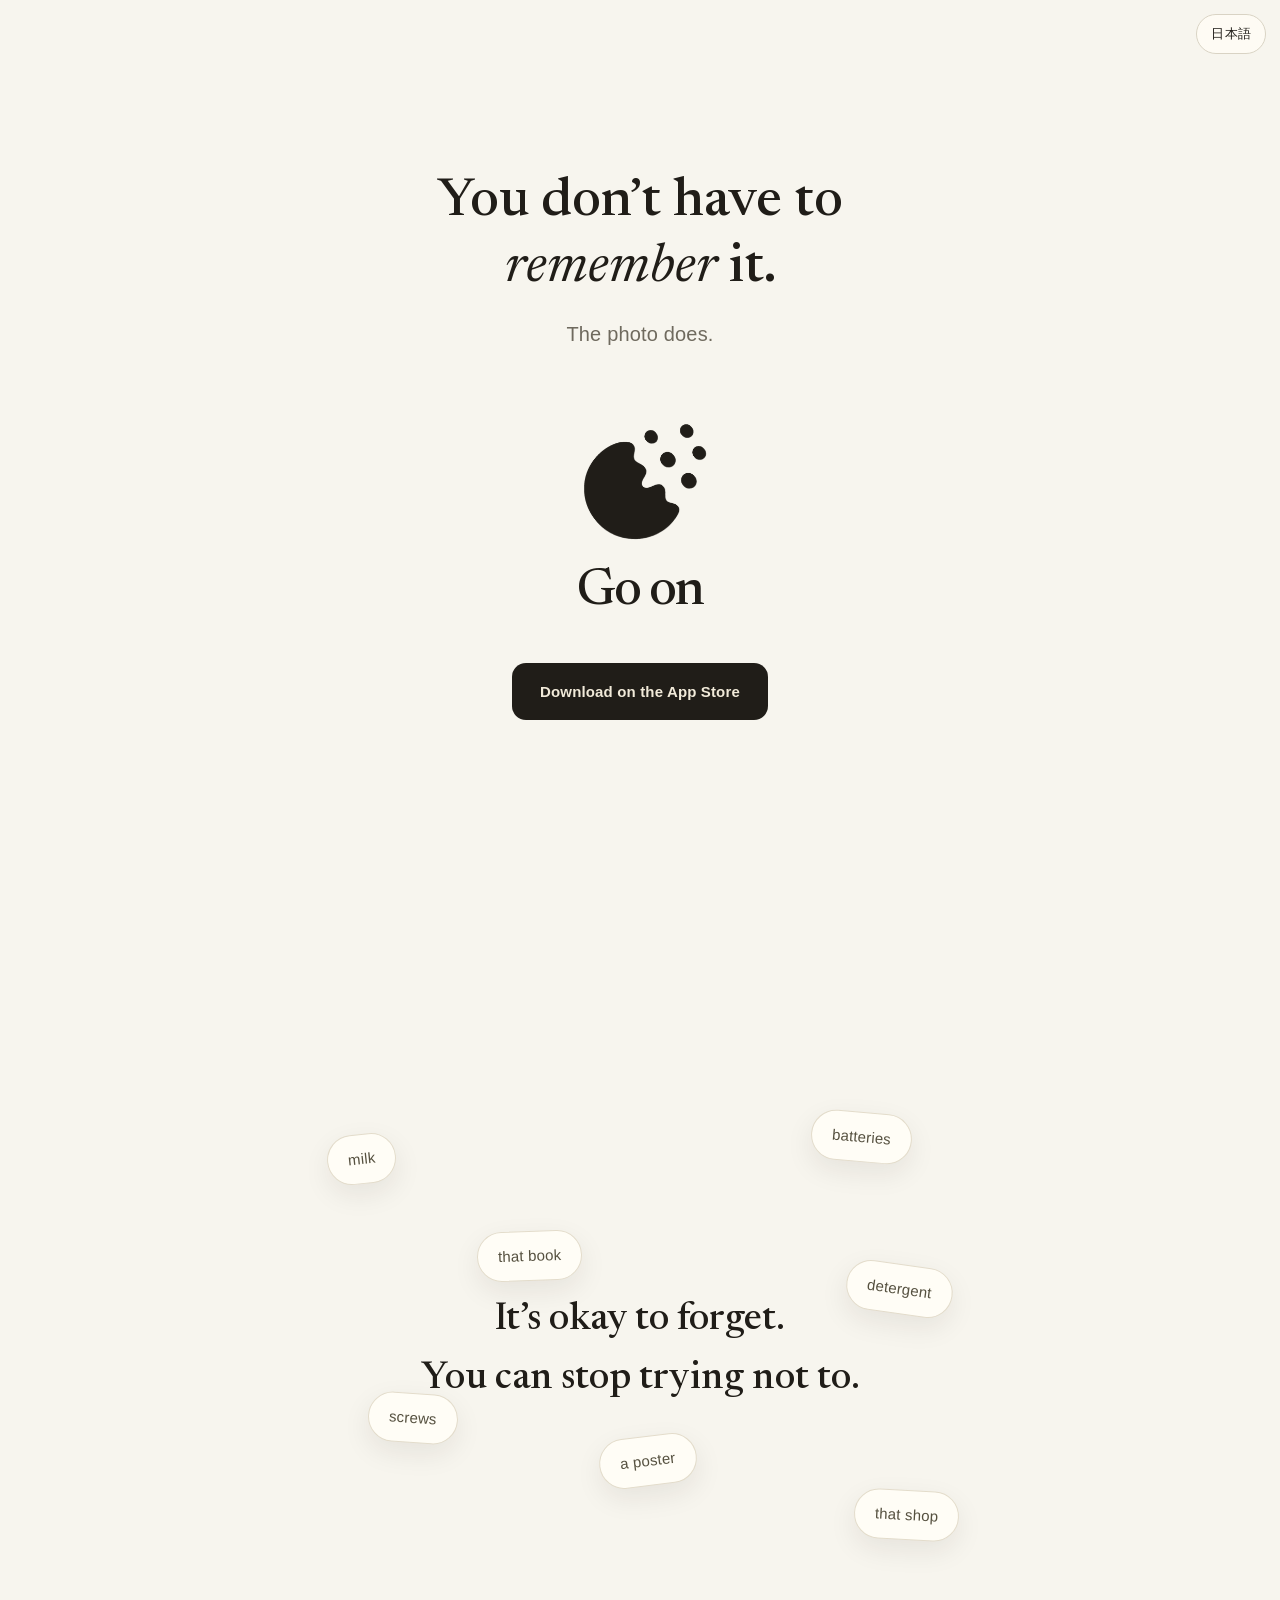
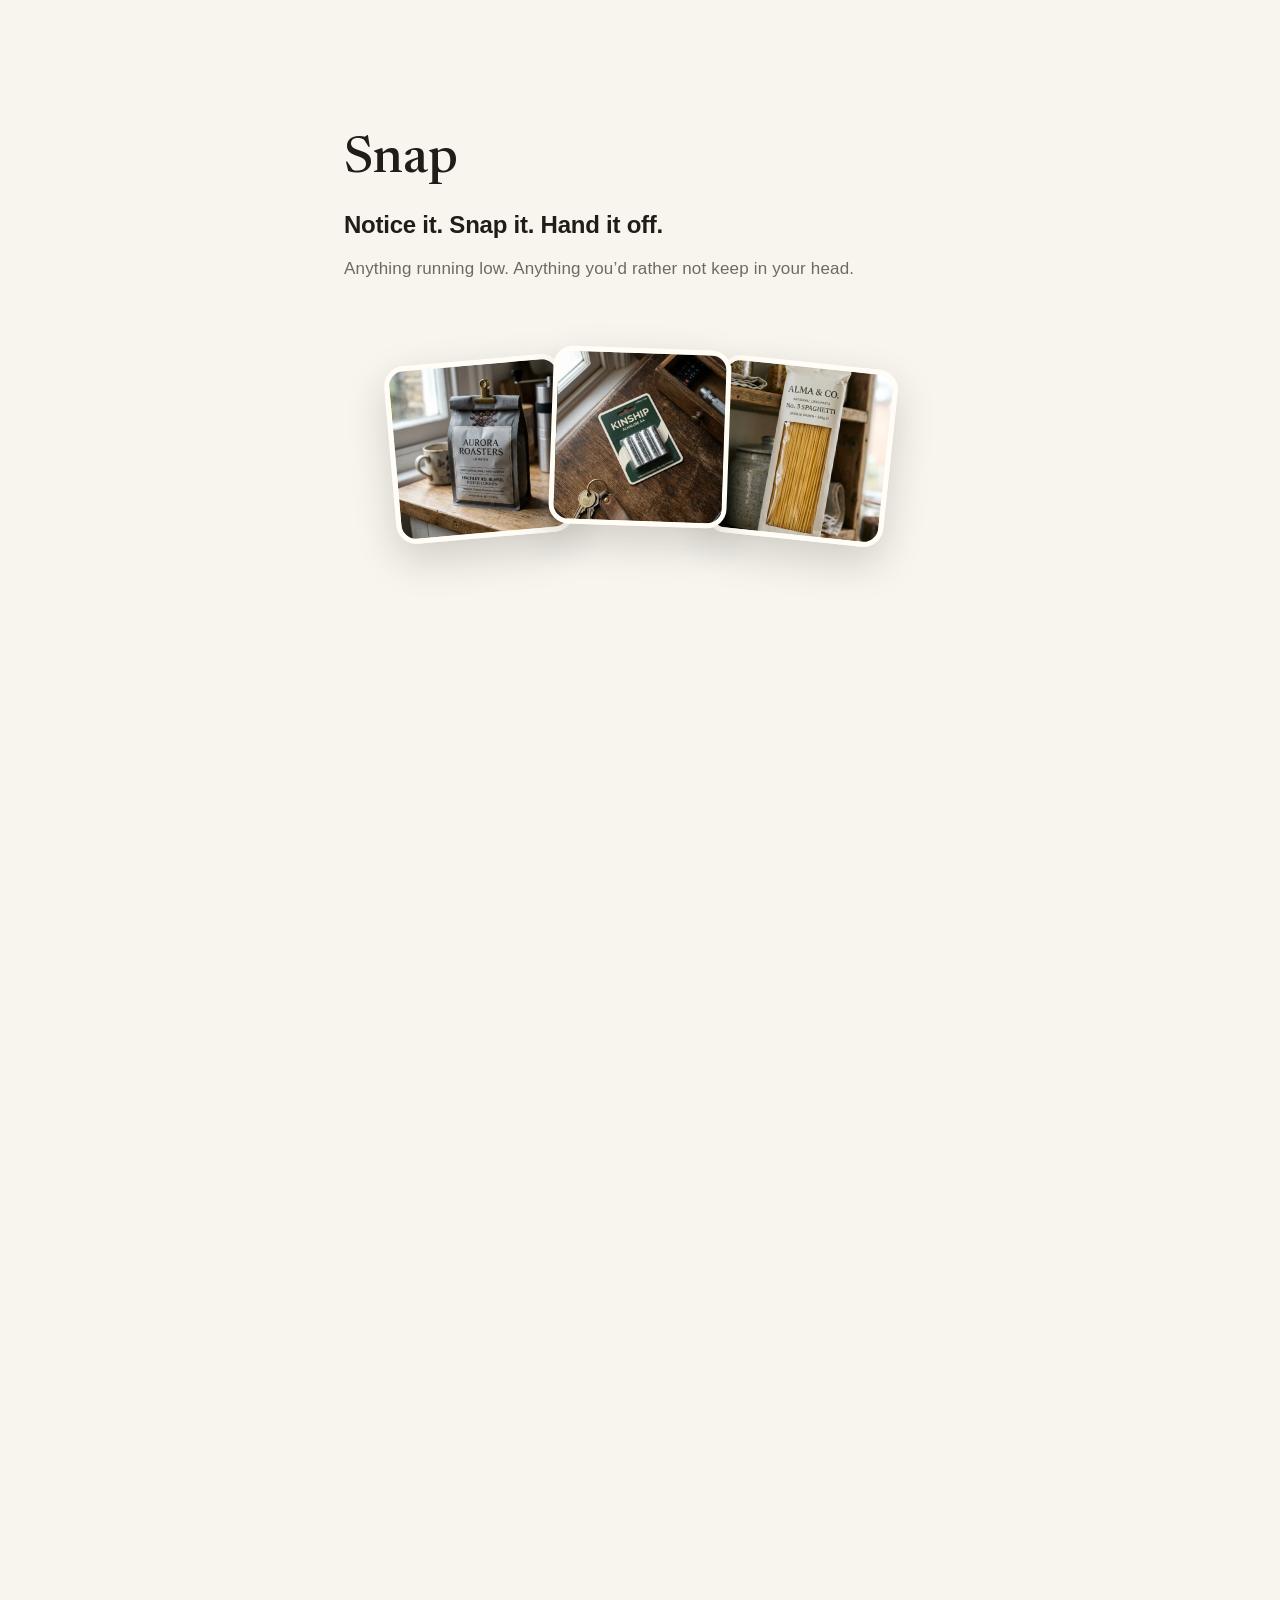
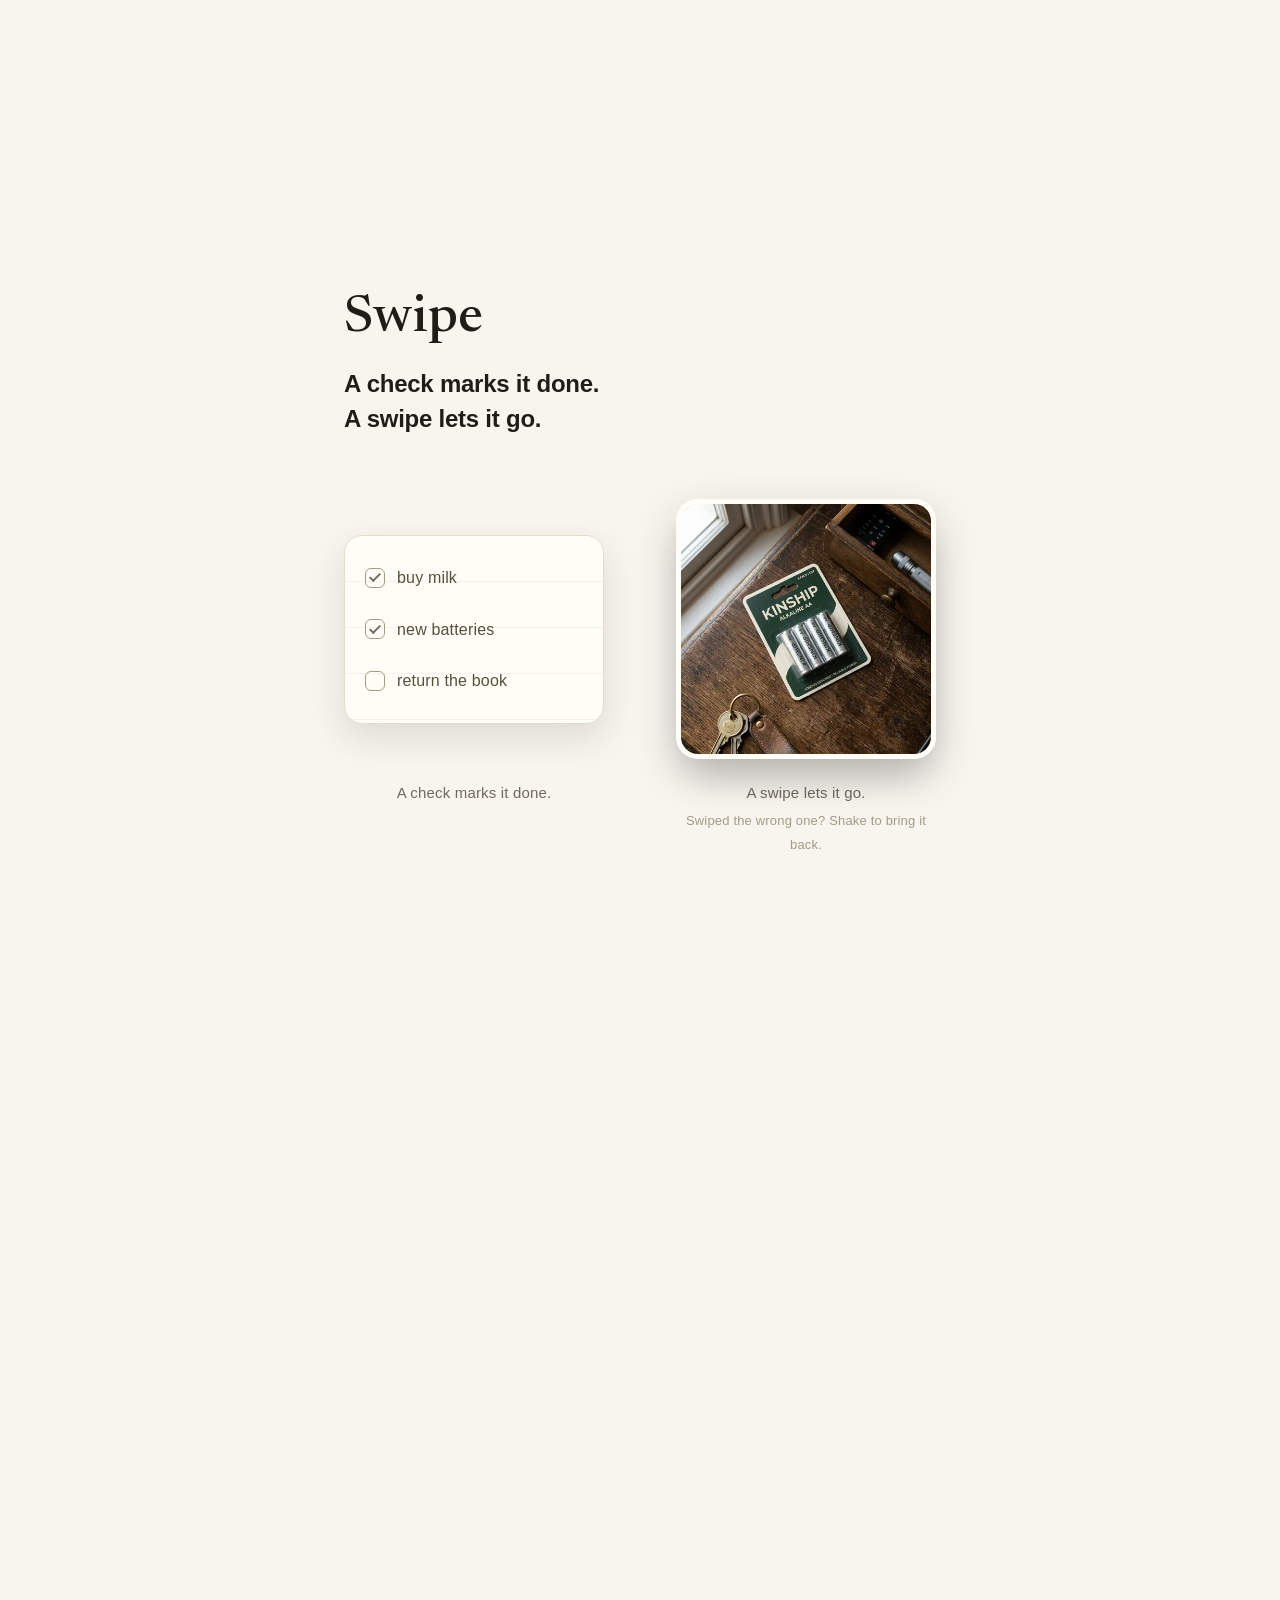
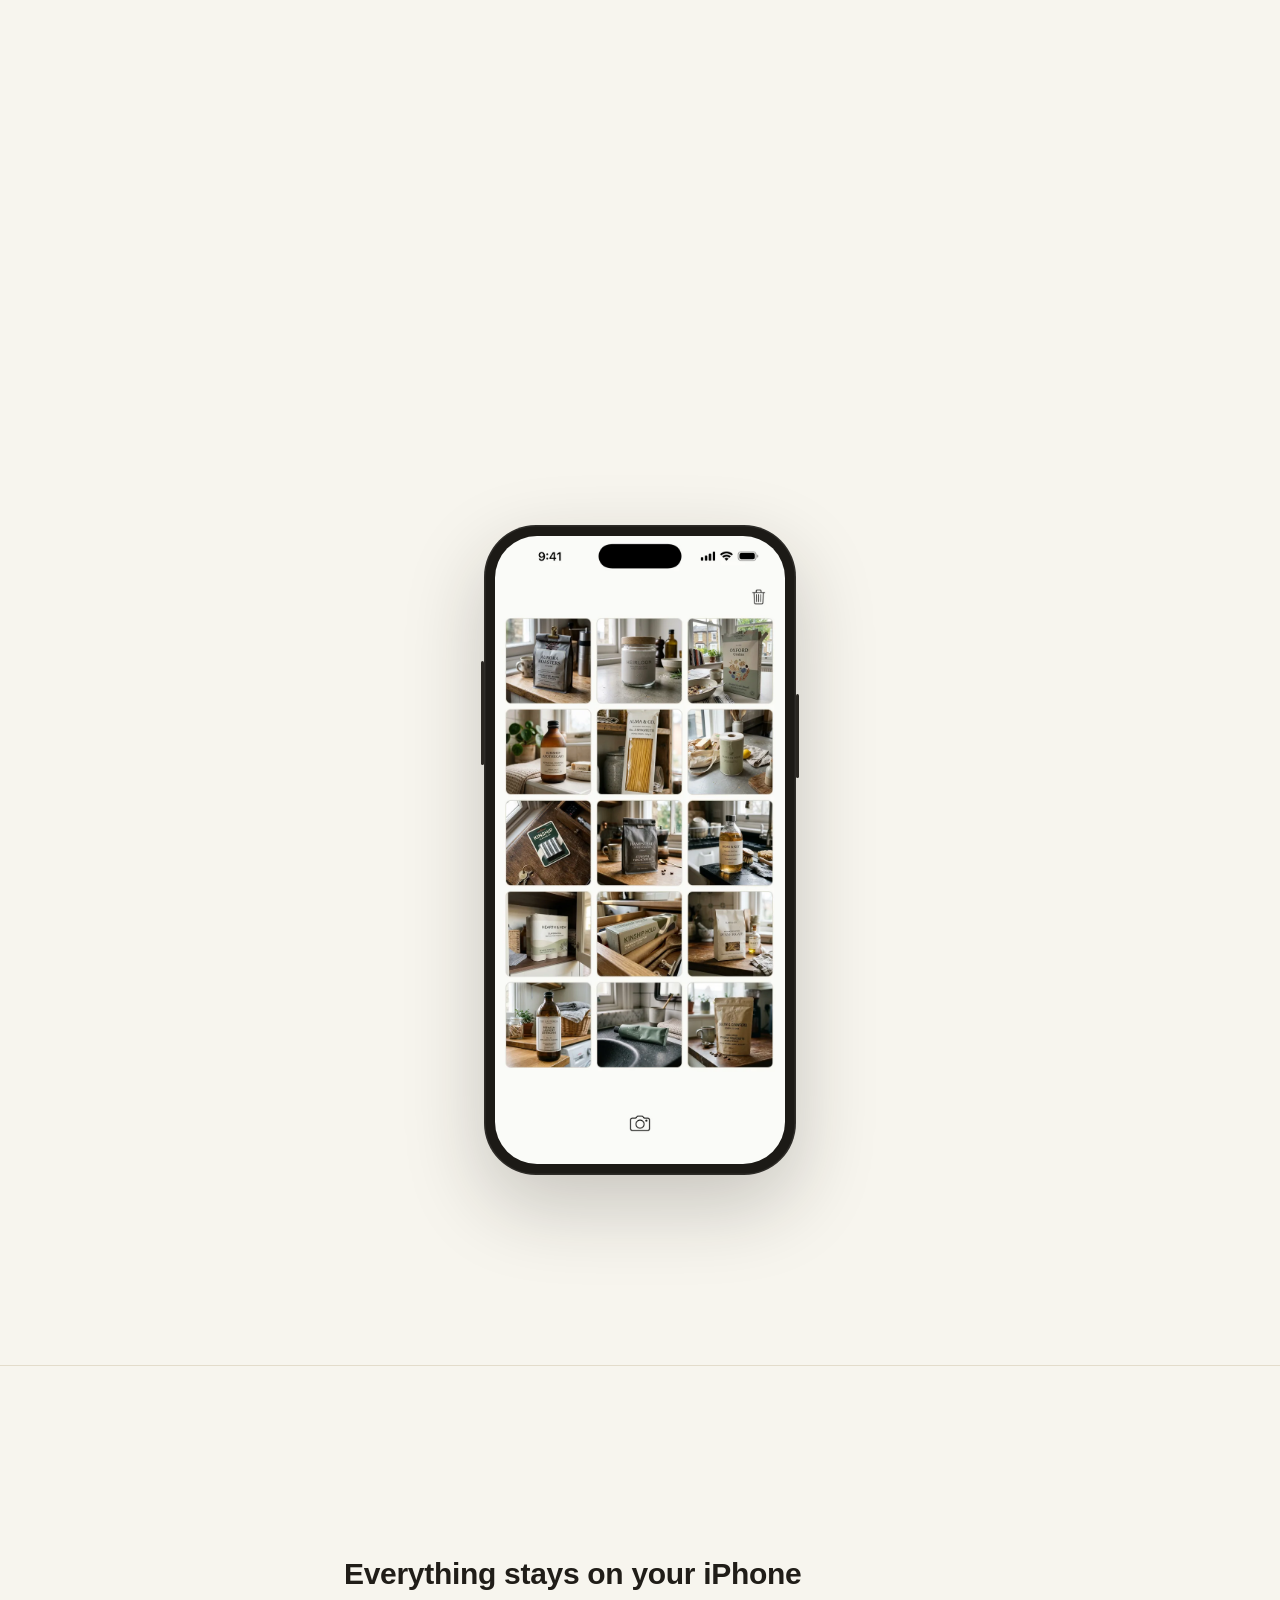
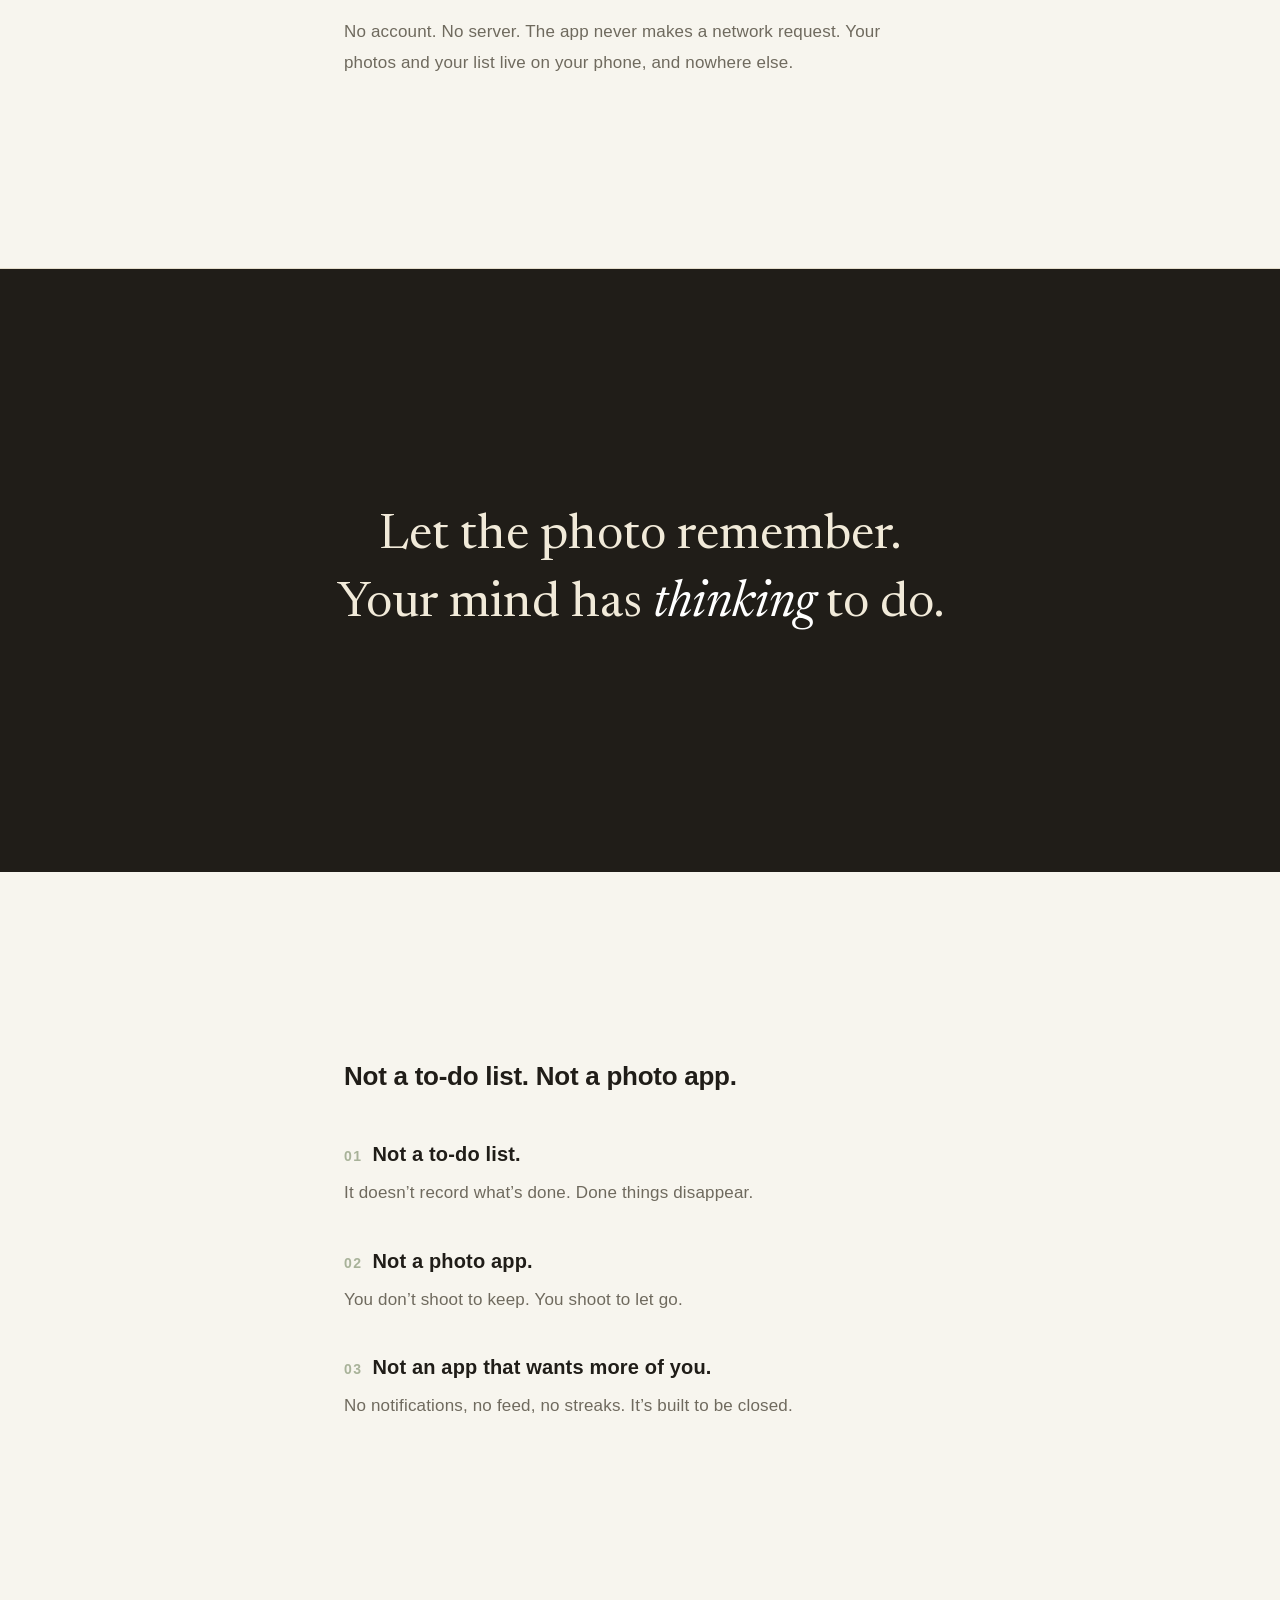
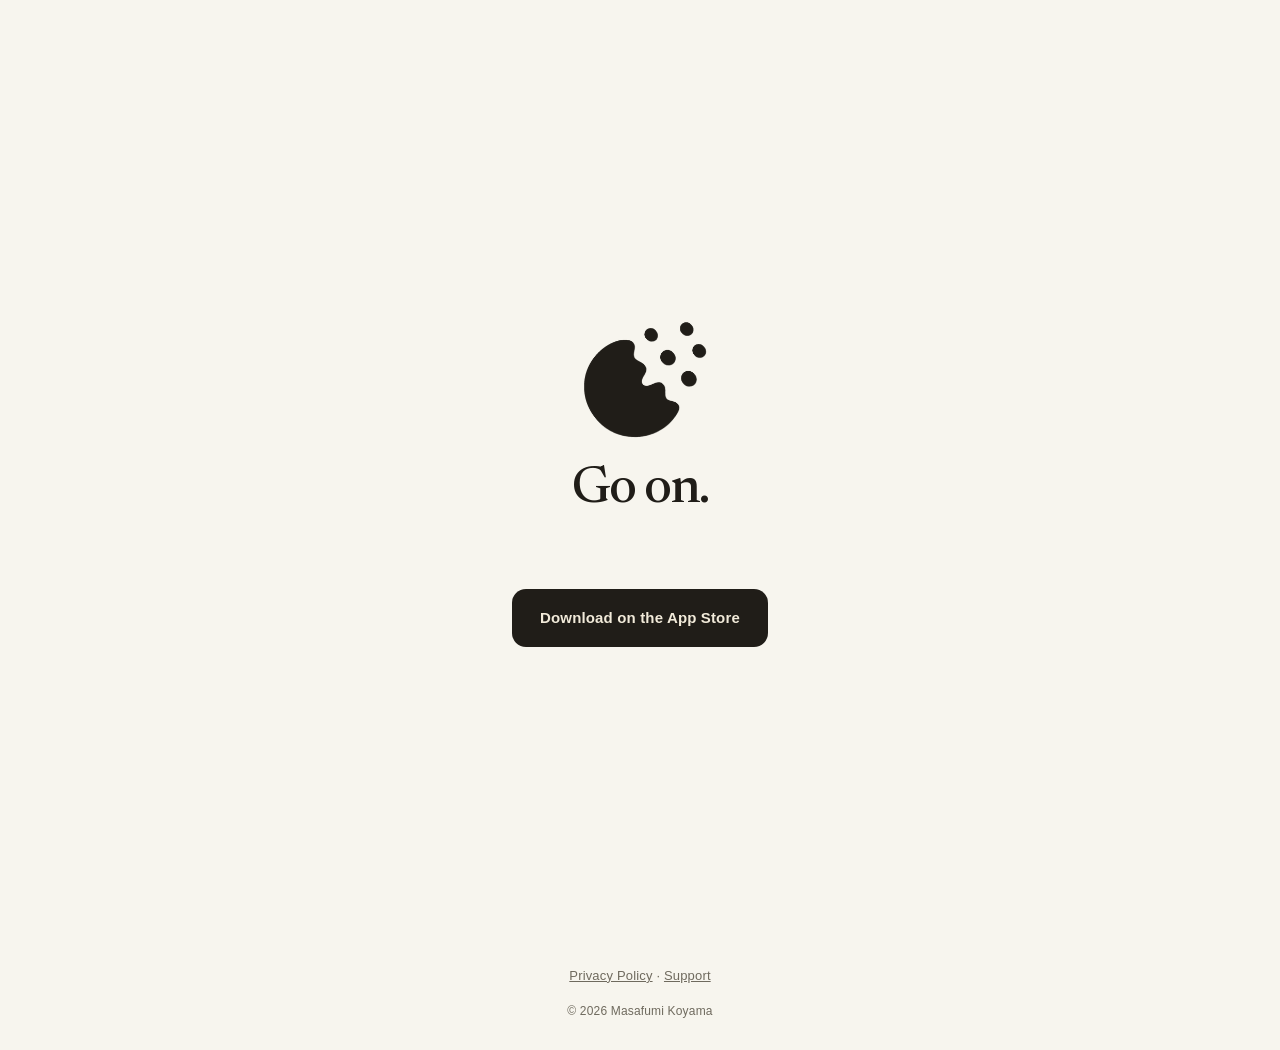
==== commit 23a68f6f: "fix: モバイルで Swipe シーンが切れる問題を直し、著作権表示と導線を足す 1) ピン留めシーンの縦の見切れ（実バグ）  .sticky は align-items:center + over" ====
--- a/index.html
+++ b/index.html
@@ -298,6 +298,34 @@
     #todo-b .strike { animation: strike-in linear both; animation-timeline: --tl-swipe; animation-range: contain 23% contain 31%; }
     @keyframes fade-label { to { color: #b0a893; } }
     #todo-b .txt { animation: fade-label linear both; animation-timeline: --tl-swipe; animation-range: contain 23% contain 31%; }
+
+    /* --- ピン留めシーンを 100svh の箱に収める（2026-08-27）------------------
+       .sticky は align-items:center + overflow:hidden なので、中身が箱より高いと
+       上下が均等に切り落とされる。実測: Swipe シーンの中身は 744px あり、
+       可視高さ 746px 未満のすべての端末で見出し "Swipe" と cap の注記が切れていた
+       （Safari は UI ぶん可視が低いので実質すべての iPhone が該当）。
+       原因は visual 200px × 2 ペイン = 400px が固定値だったこと。svh に追従させる。
+       ⚠️ 従来の検証は「横はみ出し・トグル位置・総高」しか見ておらず縦の clip を
+       測っていなかった。寸法を触ったら必ず contentH vs stickyH を測ること。 */
+    @media (max-width: 447px) {   /* 447px 未満 = 2 ペインが必ず縦積みになる幅 */
+      .step-title { margin-bottom: 12px; }
+      .step-lead  { margin-bottom: 6px; }
+      .compare    { margin-top: 3vh; row-gap: 16px; --vis: clamp(130px, 22svh, 200px); }   /* 下限は todo-card の自然高 130px に合わせる */
+      .visual     { aspect-ratio: auto; height: var(--vis); }
+      .deck       { width: var(--vis); }
+      .cap        { margin-top: 10px; }
+      /* todo-card は文字で高さが決まるので、--vis の下限 128px に合わせて詰める */
+      .todo-card  { padding: 10px 16px;
+                    background-image: repeating-linear-gradient(transparent 0 36px, rgba(32,29,24,.05) 36px 37px); }
+      .todo-item  { font-size: 13px; padding: 6px 0; }
+    }
+
+    /* 横向きと極小高さは寸法調整でも入らないので、ピン留め自体を降ろす。
+       （874×402 の landscape は幅が広いため上の縦積み調整には入らない） */
+    @media (max-height: 520px) {
+      .scene-swipe { height: auto; padding: 12vh 0; }
+      .scene-swipe .sticky { position: static; height: auto; overflow: visible; }
+    }
   }
 }
 </style>
@@ -464,6 +492,7 @@
 <footer>
   <span class="en" lang="en"><a href="/privacy/">Privacy Policy</a> · <a href="/support/">Support</a></span>
   <span class="ja" lang="ja"><a href="/privacy/">プライバシーポリシー</a> · <a href="/support/">サポート</a></span>
+  <p class="copyright">© 2026 Masafumi Koyama</p>
 </footer>
 
 <script>
--- a/style.css
+++ b/style.css
@@ -95,6 +95,9 @@
 
 footer { padding: 28px; text-align: center; font-size: 13px; color: var(--muted); }
 footer a { color: var(--muted); }
+/* 著作権表示は権利者の名前を書く欄なので、屋号ではなく本名。
+   ASC の「著作権」も 1.0.1 から同じ表記に揃える。 */
+.copyright { margin: 12px 0 0; font-size: 12px; color: var(--muted); }
 
 /* ============================================================
    ドキュメント 2 ページ（/privacy/ /support/）
@@ -110,6 +113,9 @@
   font-size: 34px; font-weight: 500; letter-spacing: -.035em;
   margin: 0 0 4px; line-height: 1;
 }
+/* 見出しの "Go on" は LP へ戻る導線。下線は出さず、地の文のリンクと区別する。 */
+.doc h1 a { color: inherit; text-decoration: none; }
+.doc h1 a:hover { text-decoration: underline; text-decoration-color: var(--sage); text-underline-offset: 6px; }
 .doc h2 {
   font-size: 19px; font-weight: 650; letter-spacing: -.005em;
   margin: 46px 0 10px; padding-top: 22px; border-top: 1px solid var(--rule);
@@ -121,3 +127,6 @@
 .doc a:hover { text-decoration-color: var(--ink); }
 .doc .meta { color: var(--muted); font-size: 14px; margin-bottom: 34px; }
 .doc .meta a { color: var(--muted); }
+/* 末尾の meta（ページ間リンク）だけは本文から離す。冒頭の meta は h1 の
+   サブタイトルなので近いままでよい。 */
+.doc .meta:last-child { margin-top: 52px; margin-bottom: 0; }
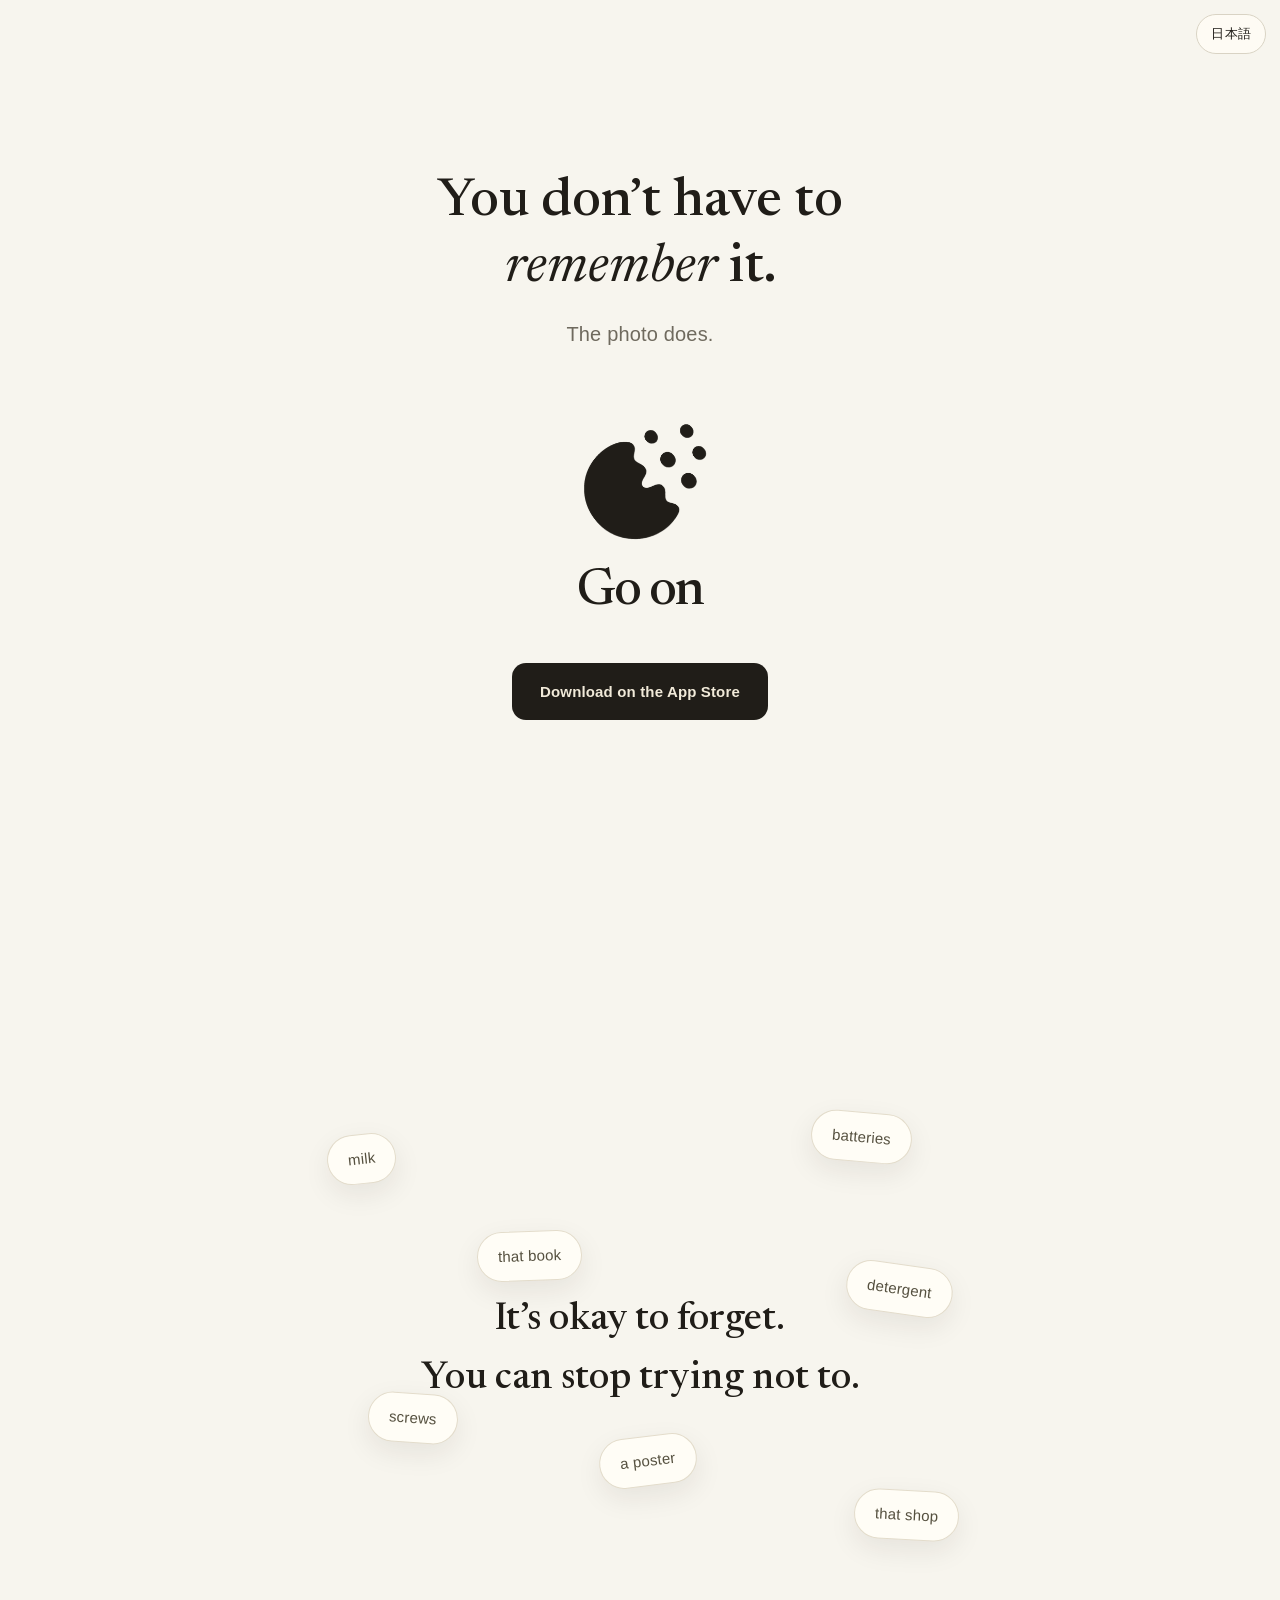
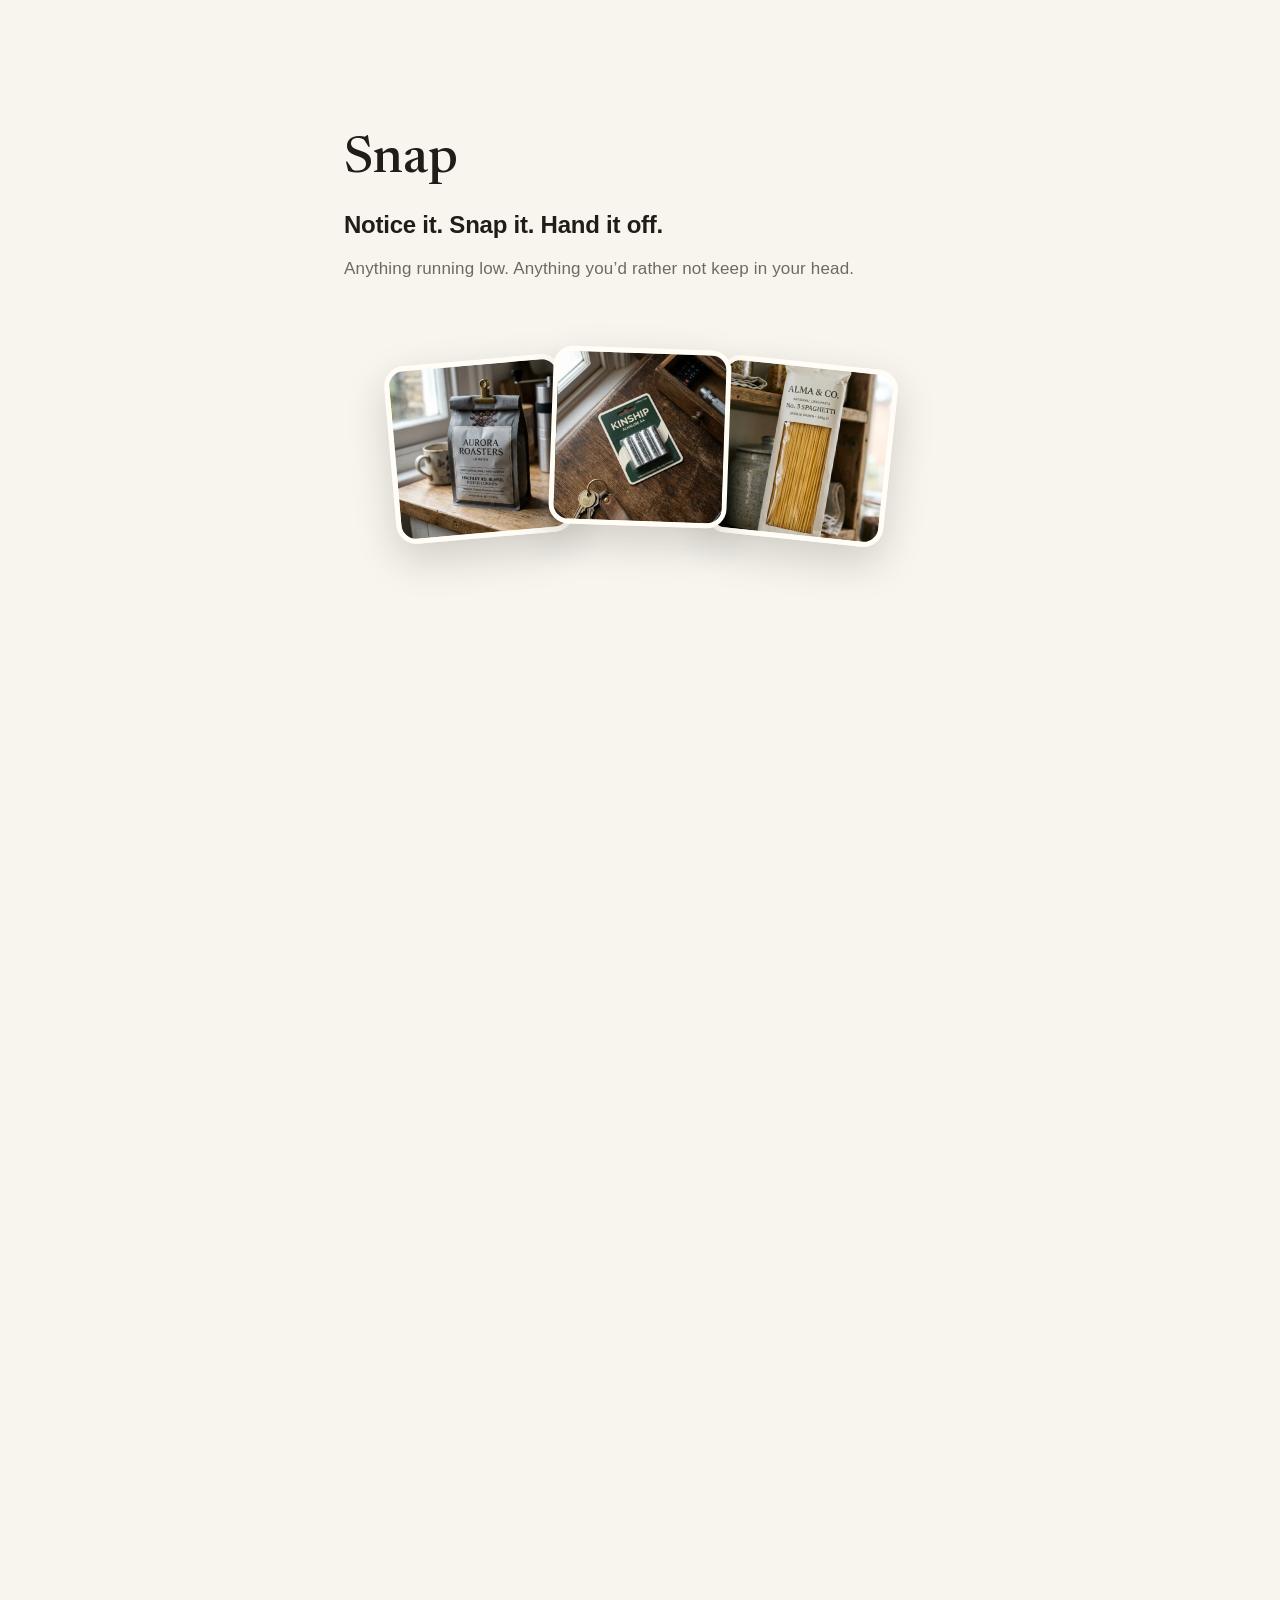
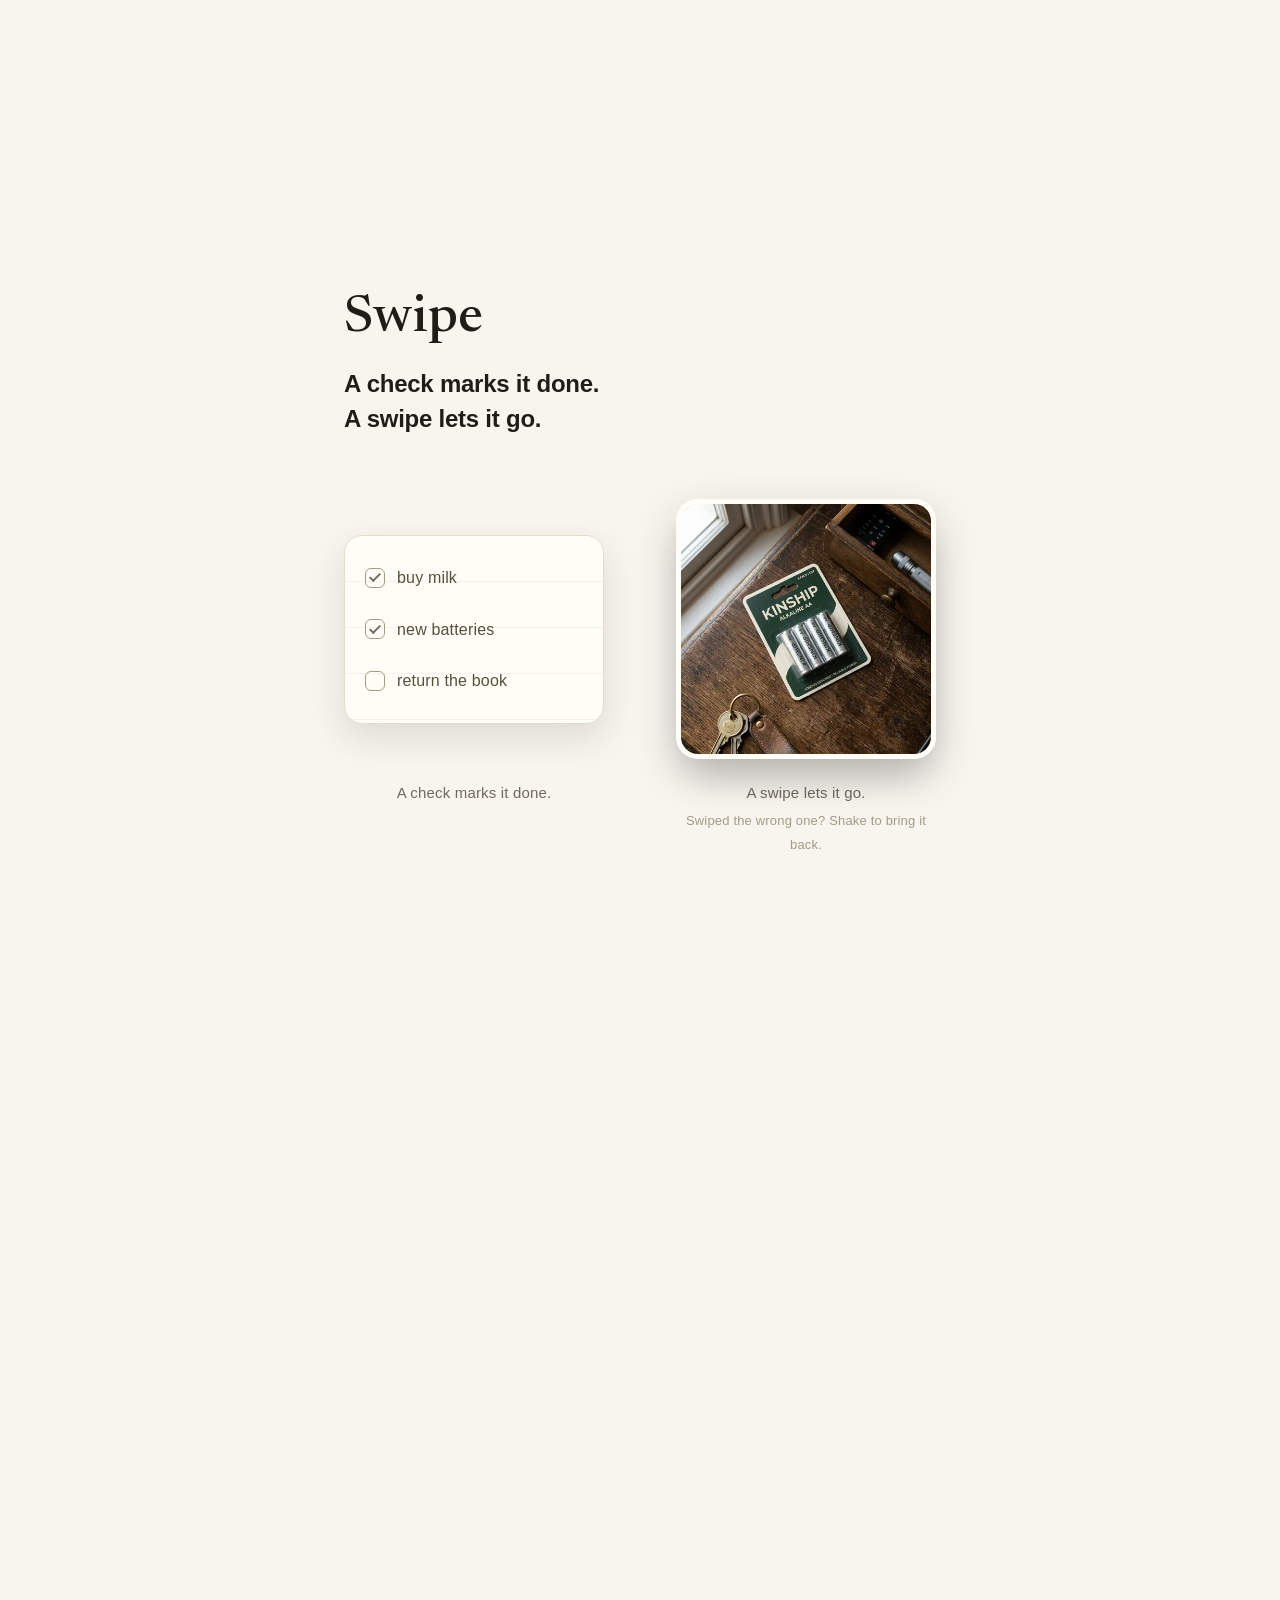
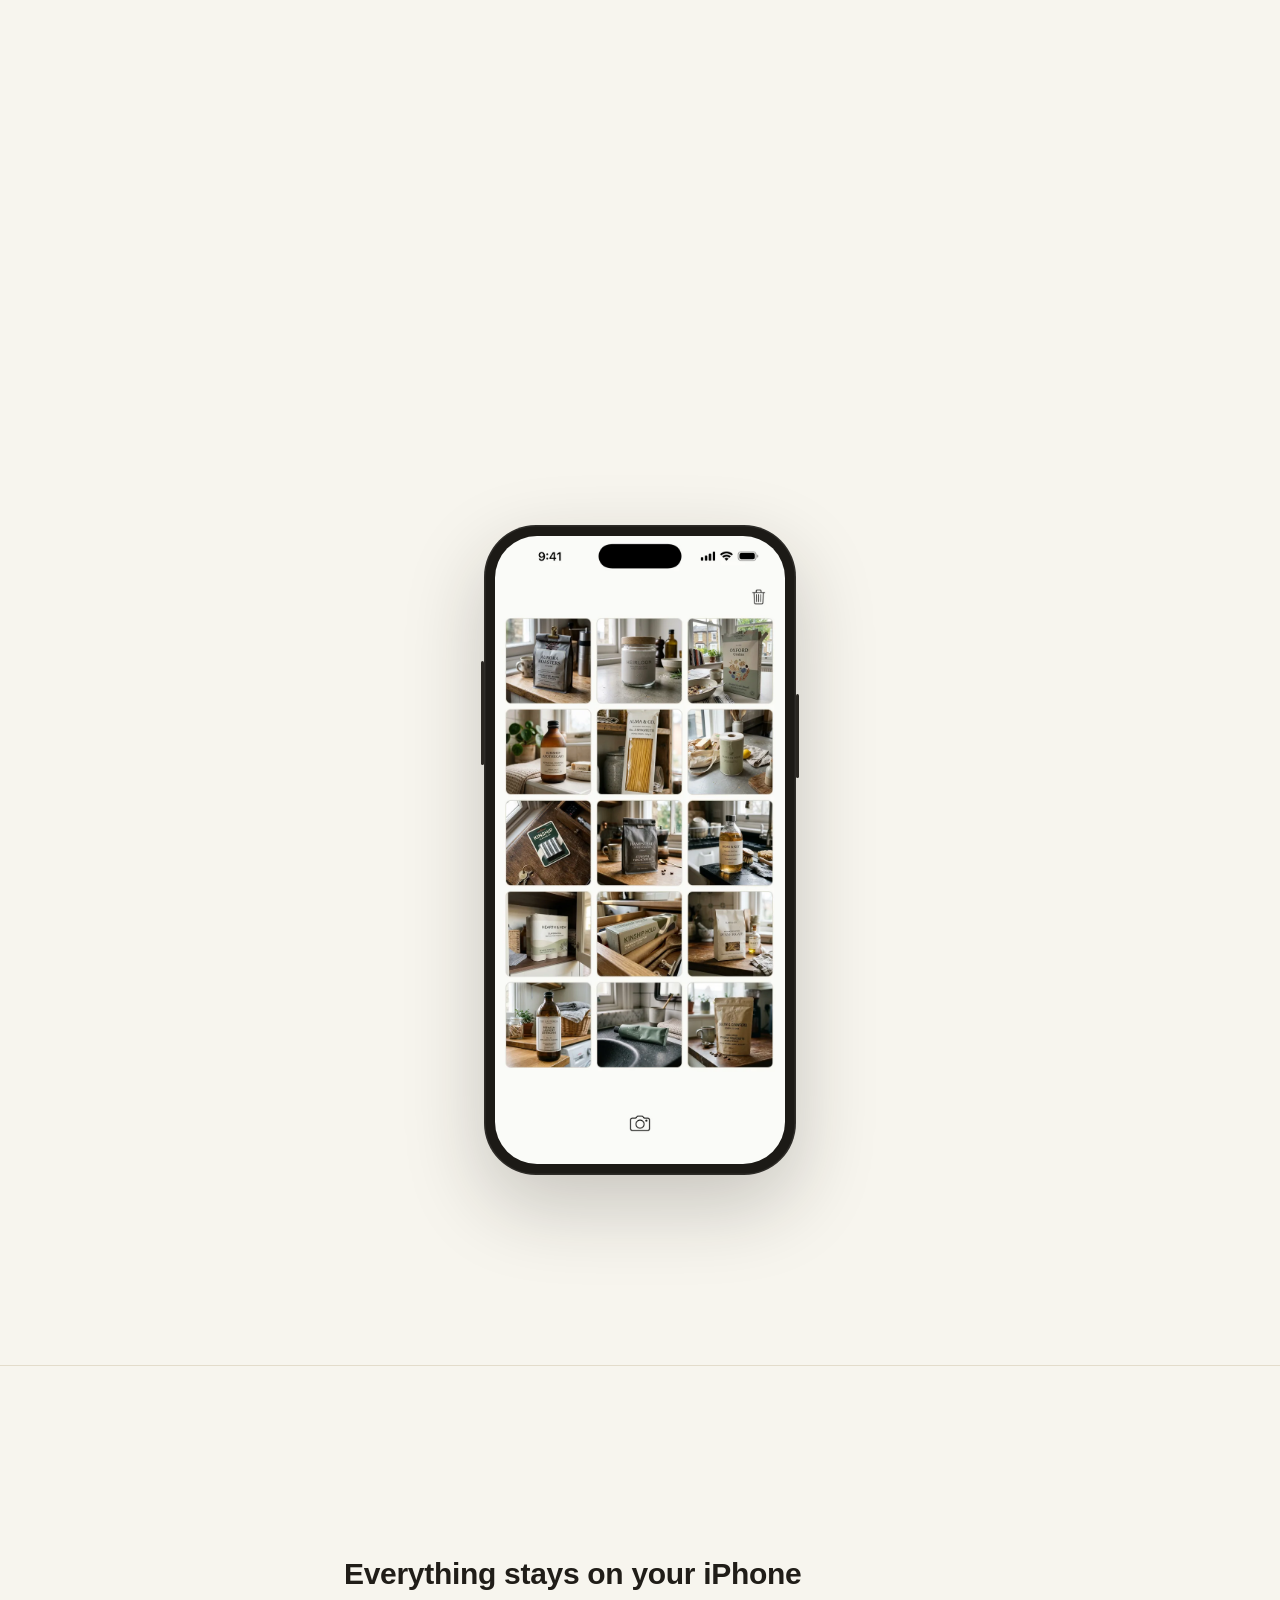
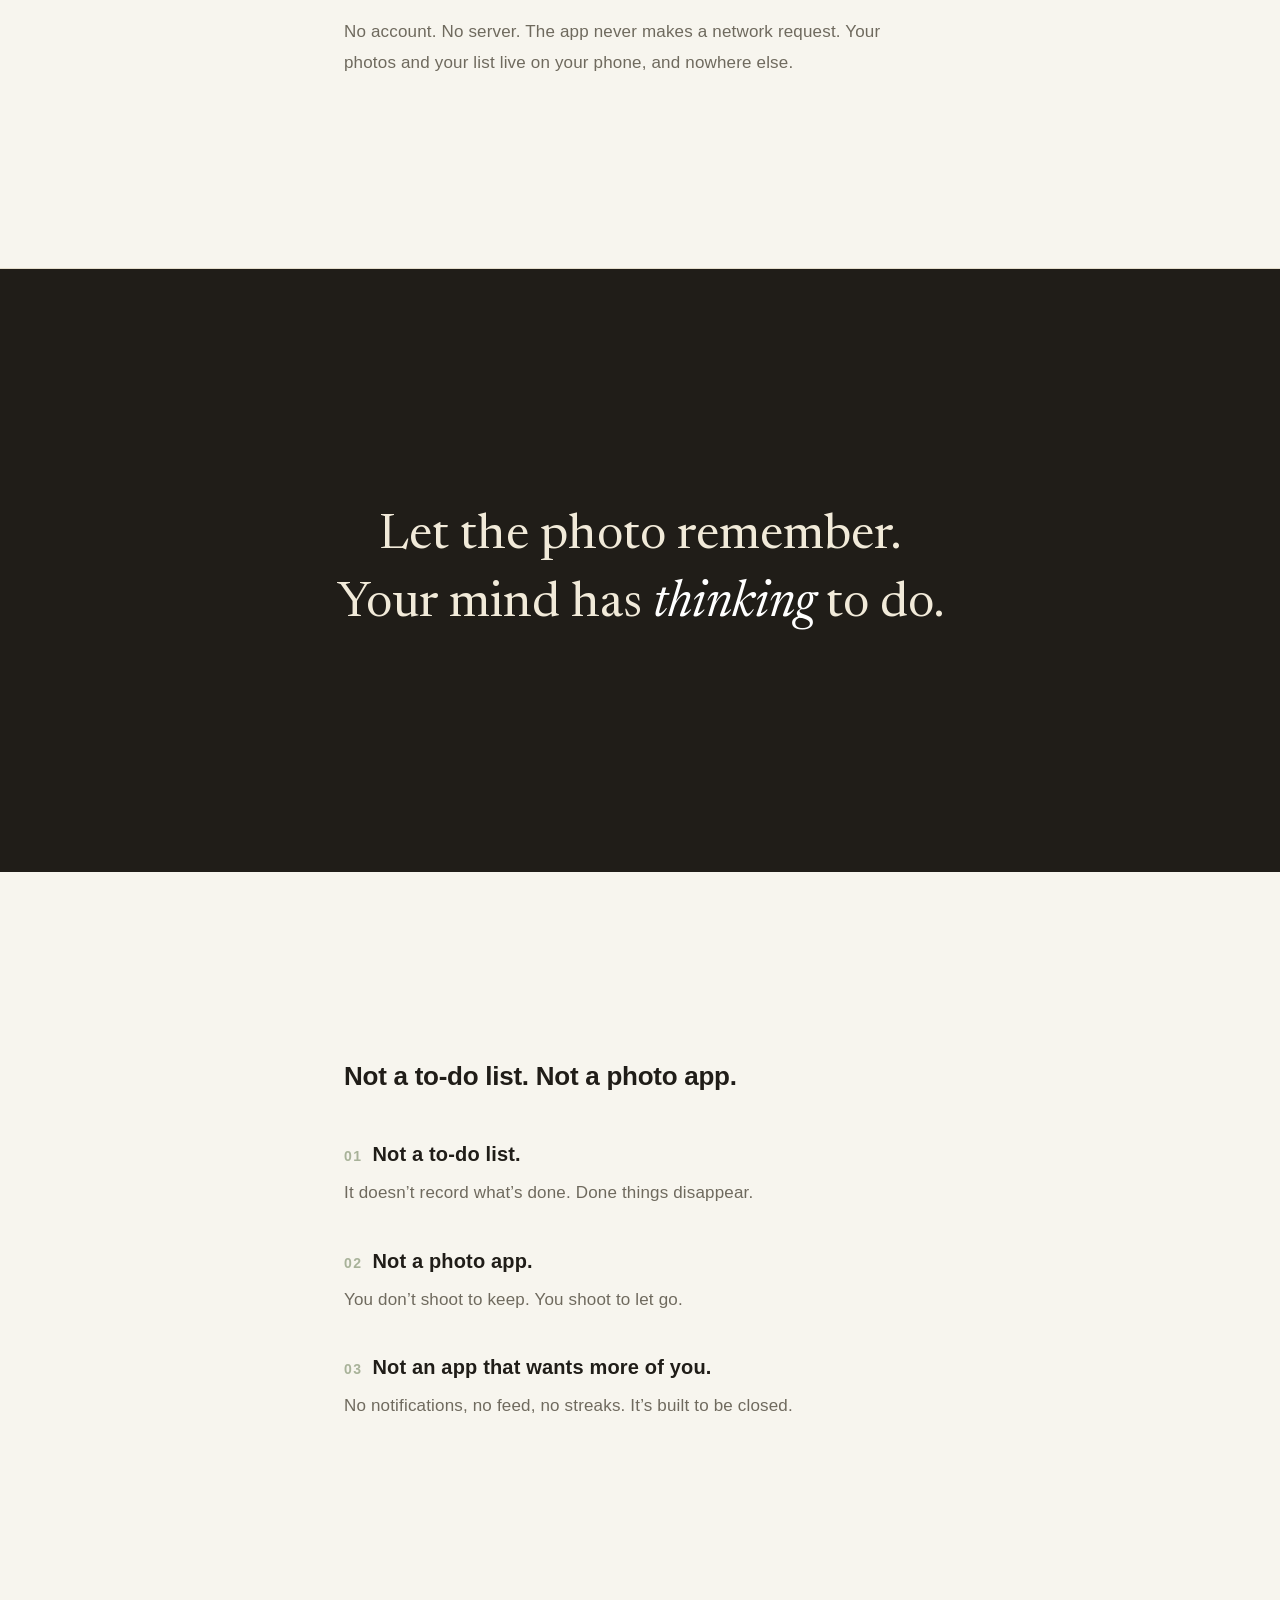
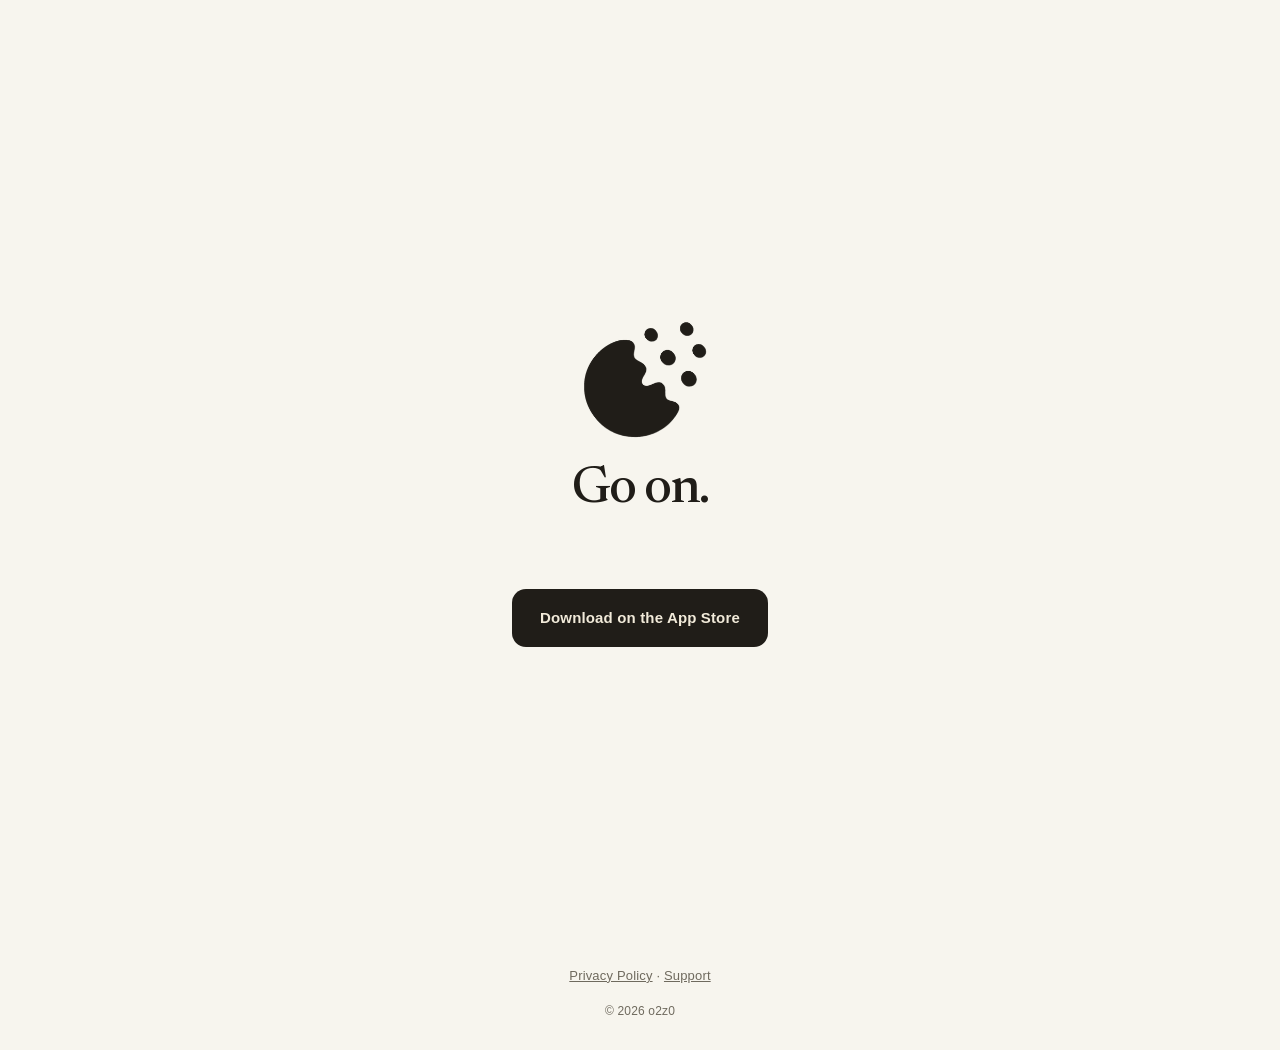
==== commit 4762d2d2: "fix: フッターの著作権表記を o2z0 に揃える ClipDex で本名 → 2026 o2z0 に変更したのに合わせ、サイトのフッター 3 ページ (index / privacy / supp" ====
--- a/index.html
+++ b/index.html
@@ -492,7 +492,7 @@
 <footer>
   <span class="en" lang="en"><a href="/privacy/">Privacy Policy</a> · <a href="/support/">Support</a></span>
   <span class="ja" lang="ja"><a href="/privacy/">プライバシーポリシー</a> · <a href="/support/">サポート</a></span>
-  <p class="copyright">© 2026 Masafumi Koyama</p>
+  <p class="copyright">© 2026 o2z0</p>
 </footer>
 
 <script>
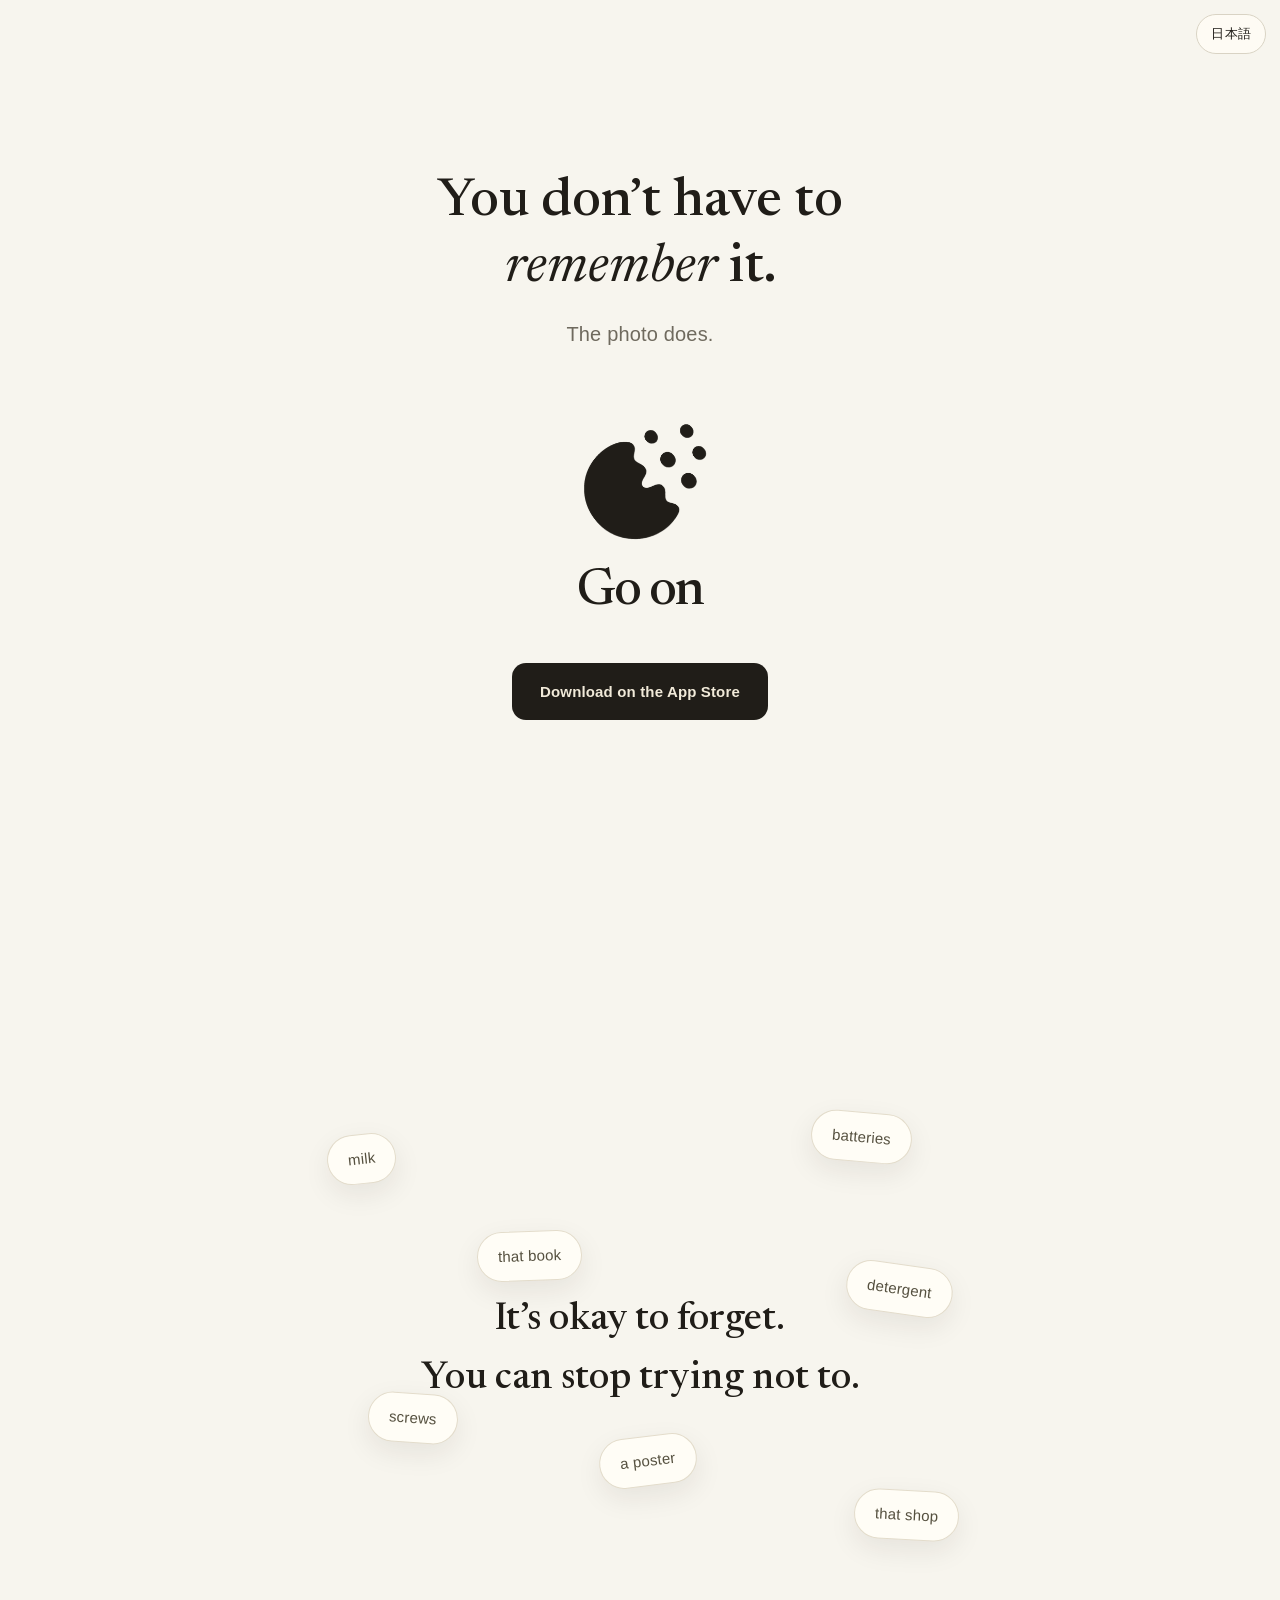
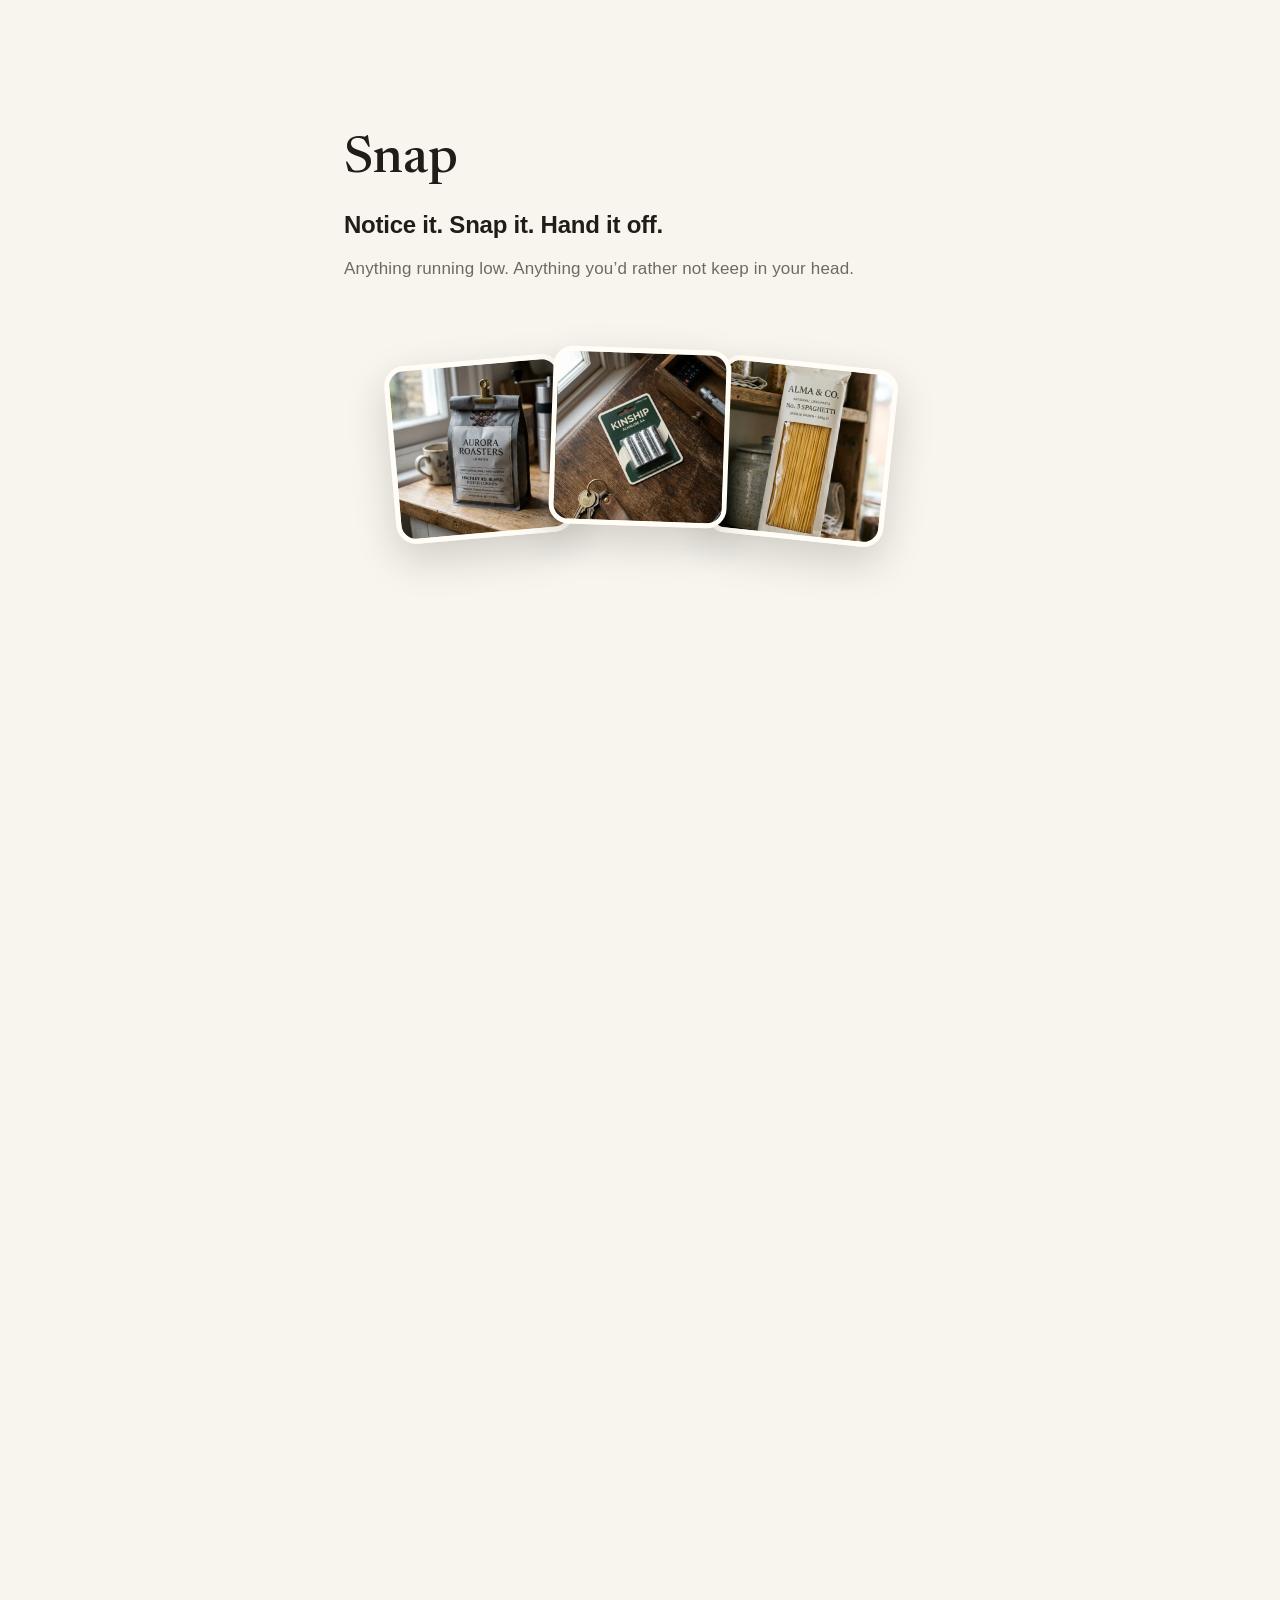
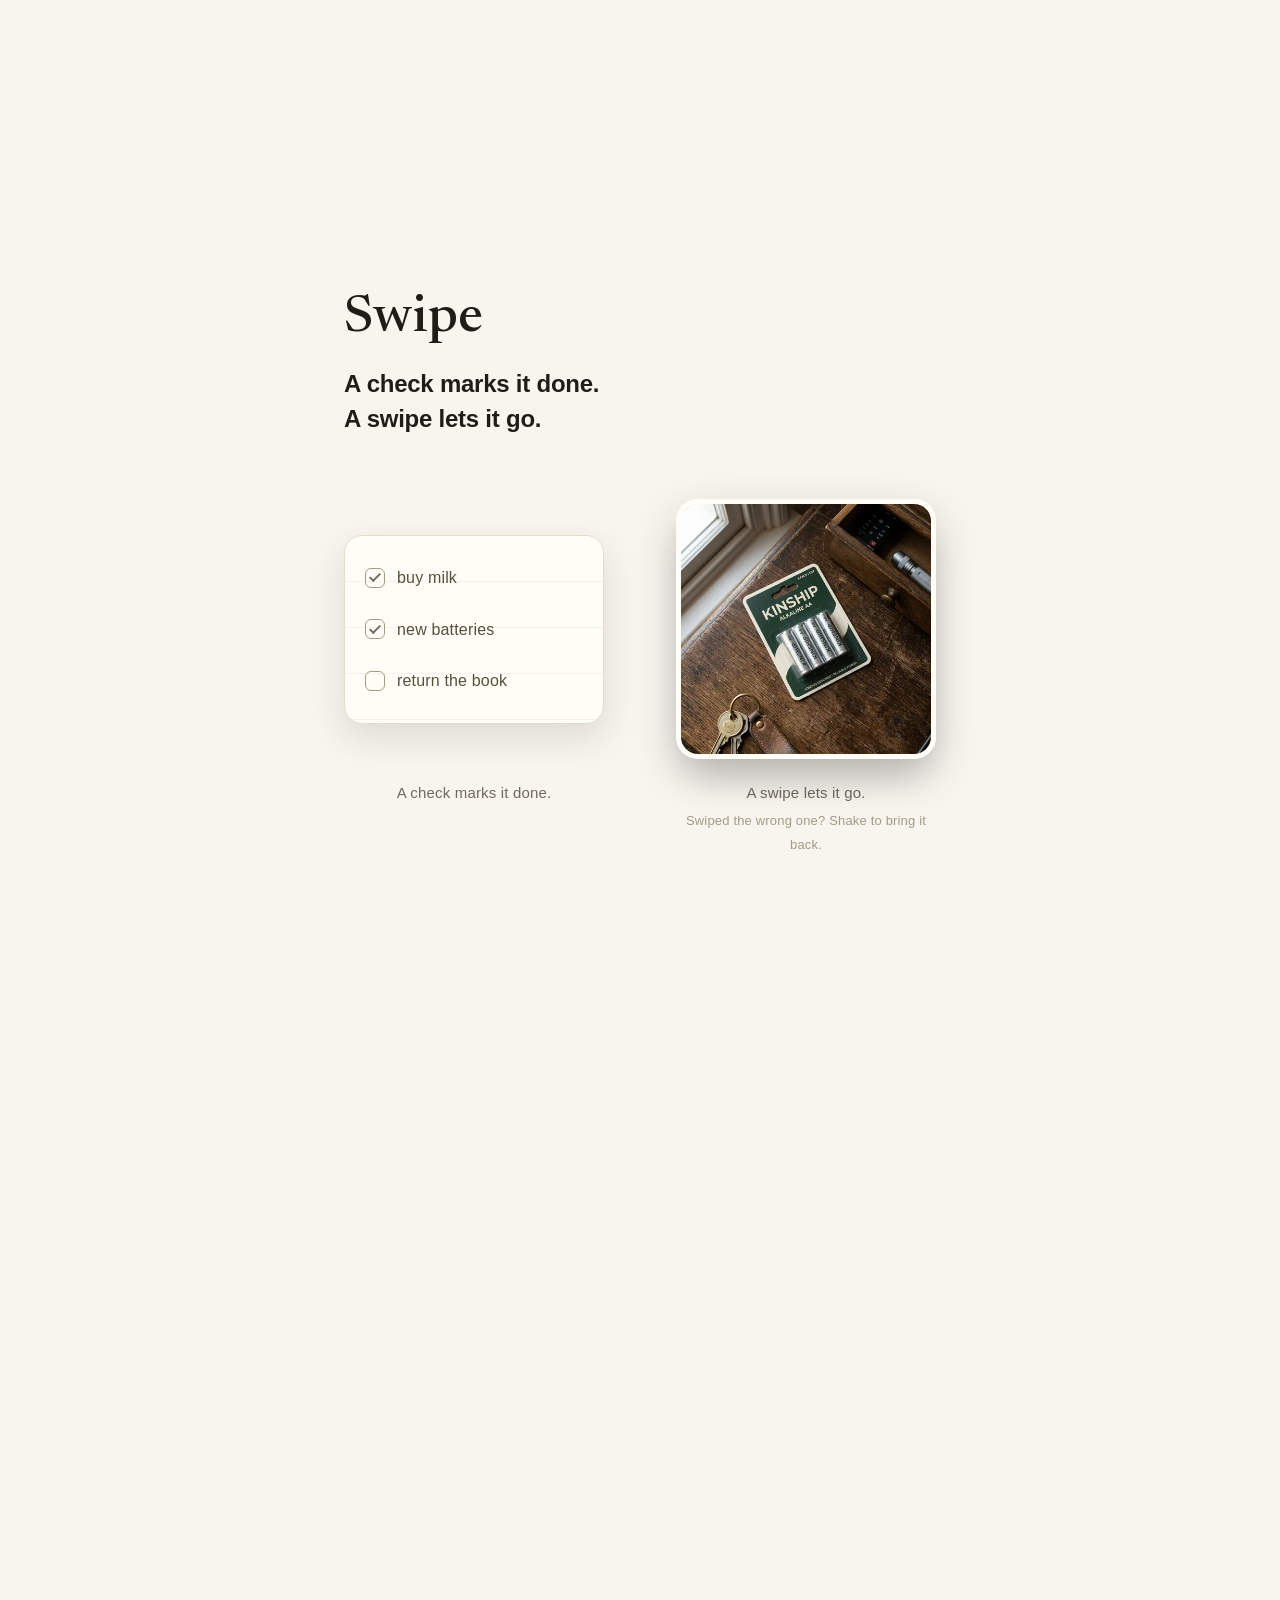
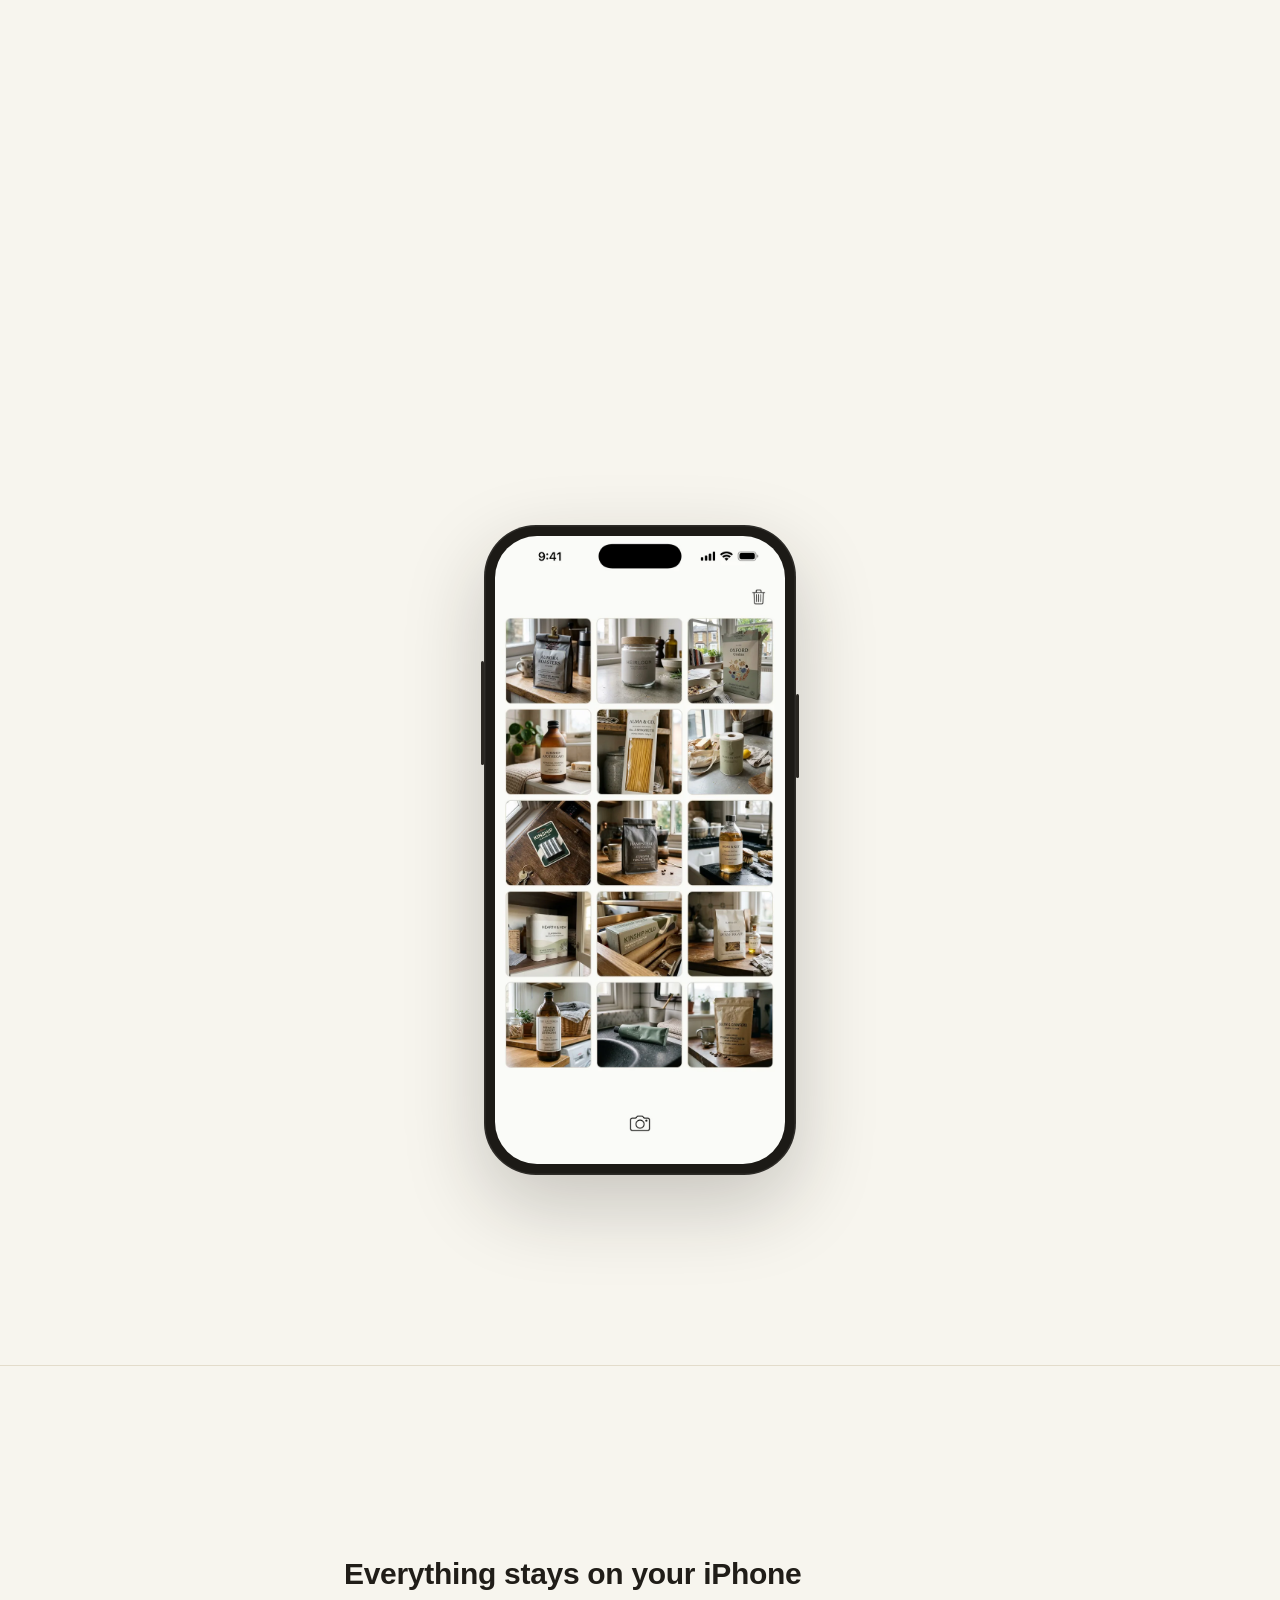
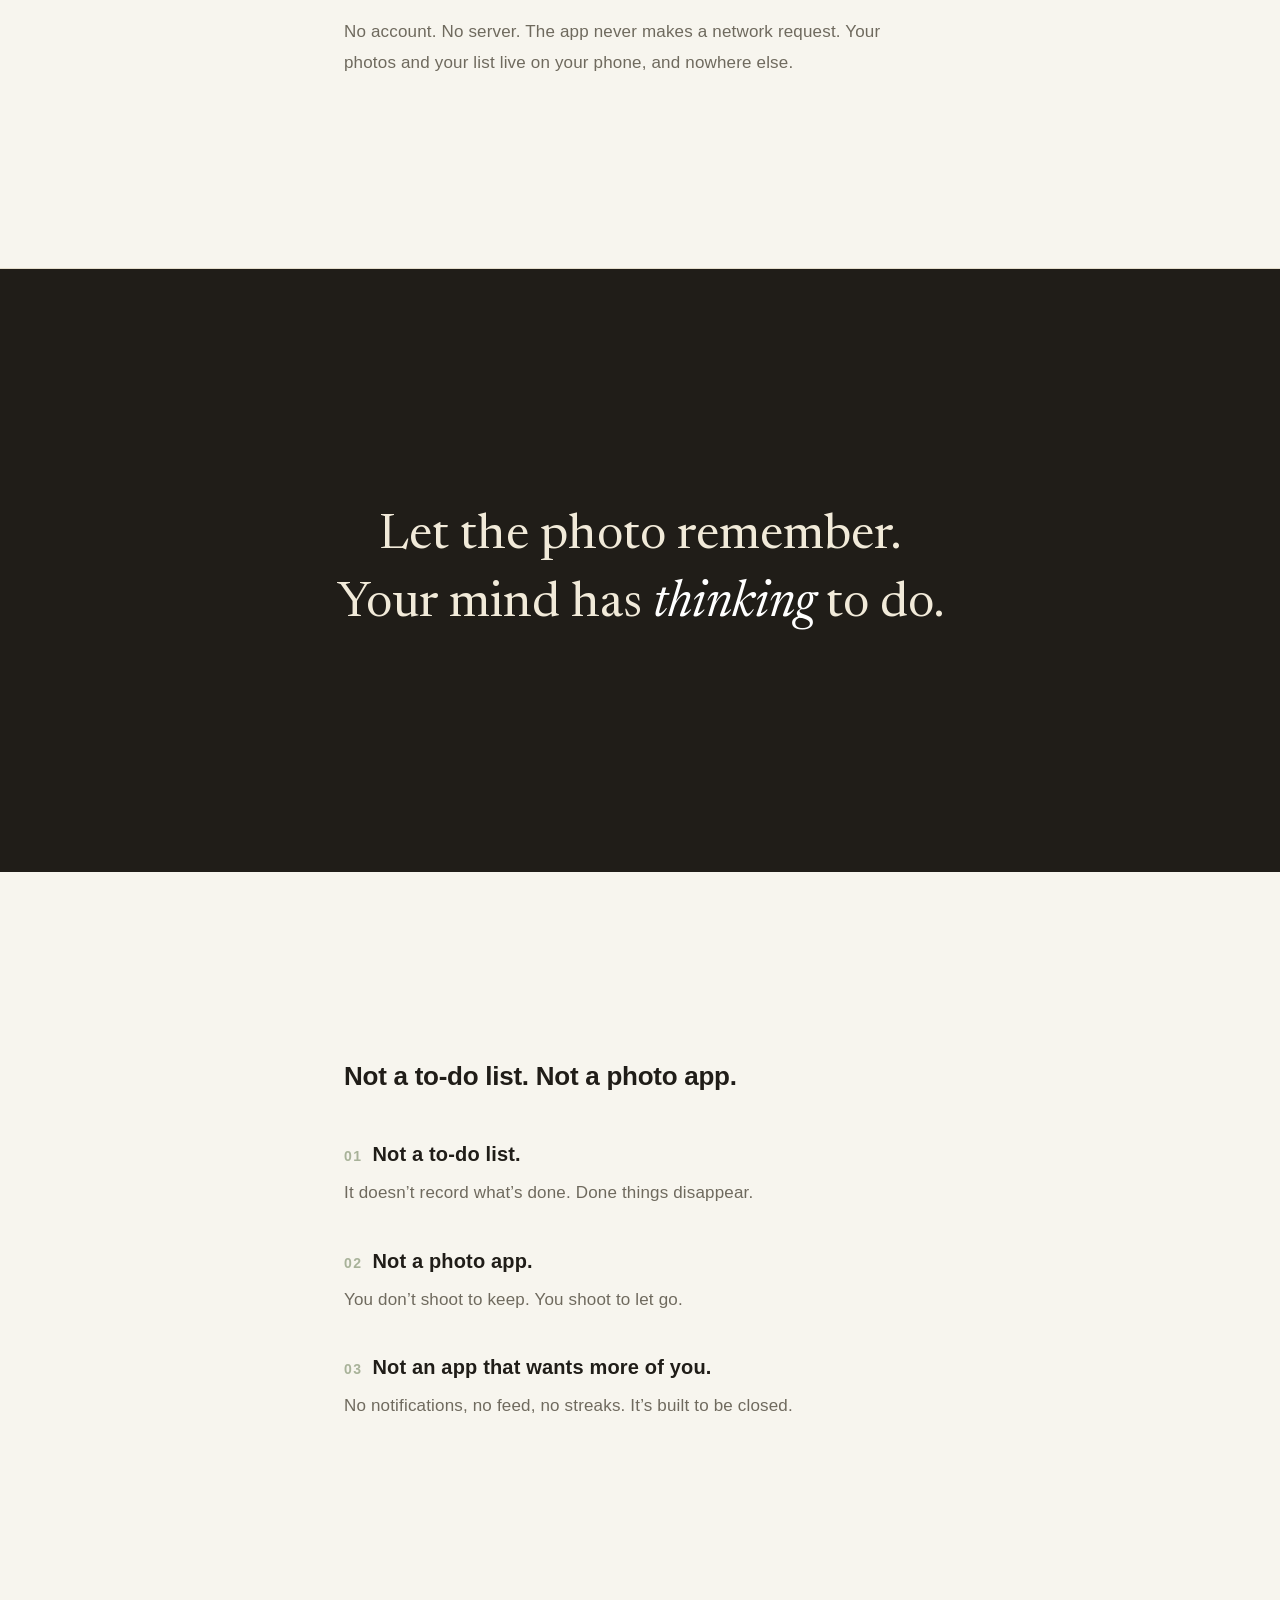
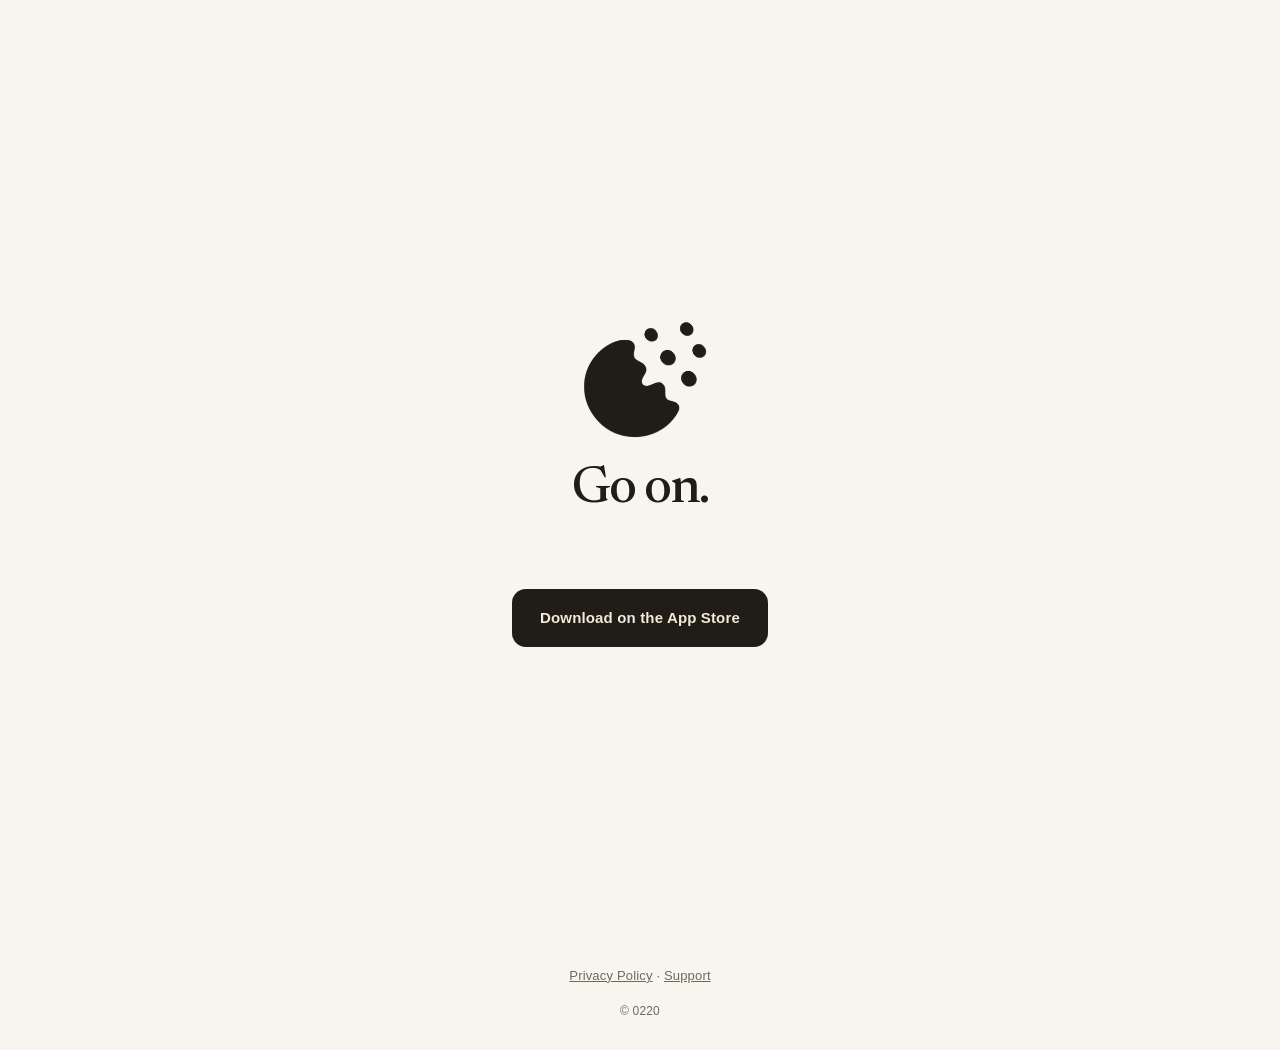
==== commit 975afdc0: "fix: 著作権表記を © 0220 に統一（o2z0 はドメインだけ。_knowledge/brand-notation-0220.md） Co-Authored-By: Claude Opus 5" ====
--- a/index.html
+++ b/index.html
@@ -18,9 +18,12 @@
 <meta property="og:image:height" content="630">
 <meta property="og:image:alt" content="Go on">
 <meta name="twitter:card" content="summary_large_image">
-<!-- 見出しのセリフは self-host（/fonts/）。外部リクエストはこのページに 1 つも無い -->
+<!-- 見出しのセリフは self-host（/fonts/）。外部への読み込みは下の GA4 だけ（README「制約」） -->
 <link rel="preload" href="/fonts/newsreader-latin.woff2" as="font" type="font/woff2" crossorigin>
 <link rel="stylesheet" href="/style.css">
+<!-- アクセス解析（GA4）。go-on.o2z0.com 以外では js/ga.js が送信しない -->
+<script async src="https://www.googletagmanager.com/gtag/js?id=G-71RZL2MG8W"></script>
+<script defer src="/js/ga.js" data-ga-id="G-71RZL2MG8W" data-ga-host="go-on.o2z0.com"></script>
 <style>
 /* ============================================================
    Go on — LP 固有の演出 CSS
@@ -492,7 +495,7 @@
 <footer>
   <span class="en" lang="en"><a href="/privacy/">Privacy Policy</a> · <a href="/support/">Support</a></span>
   <span class="ja" lang="ja"><a href="/privacy/">プライバシーポリシー</a> · <a href="/support/">サポート</a></span>
-  <p class="copyright">© 2026 o2z0</p>
+  <p class="copyright">© 0220</p>
 </footer>
 
 <script>
